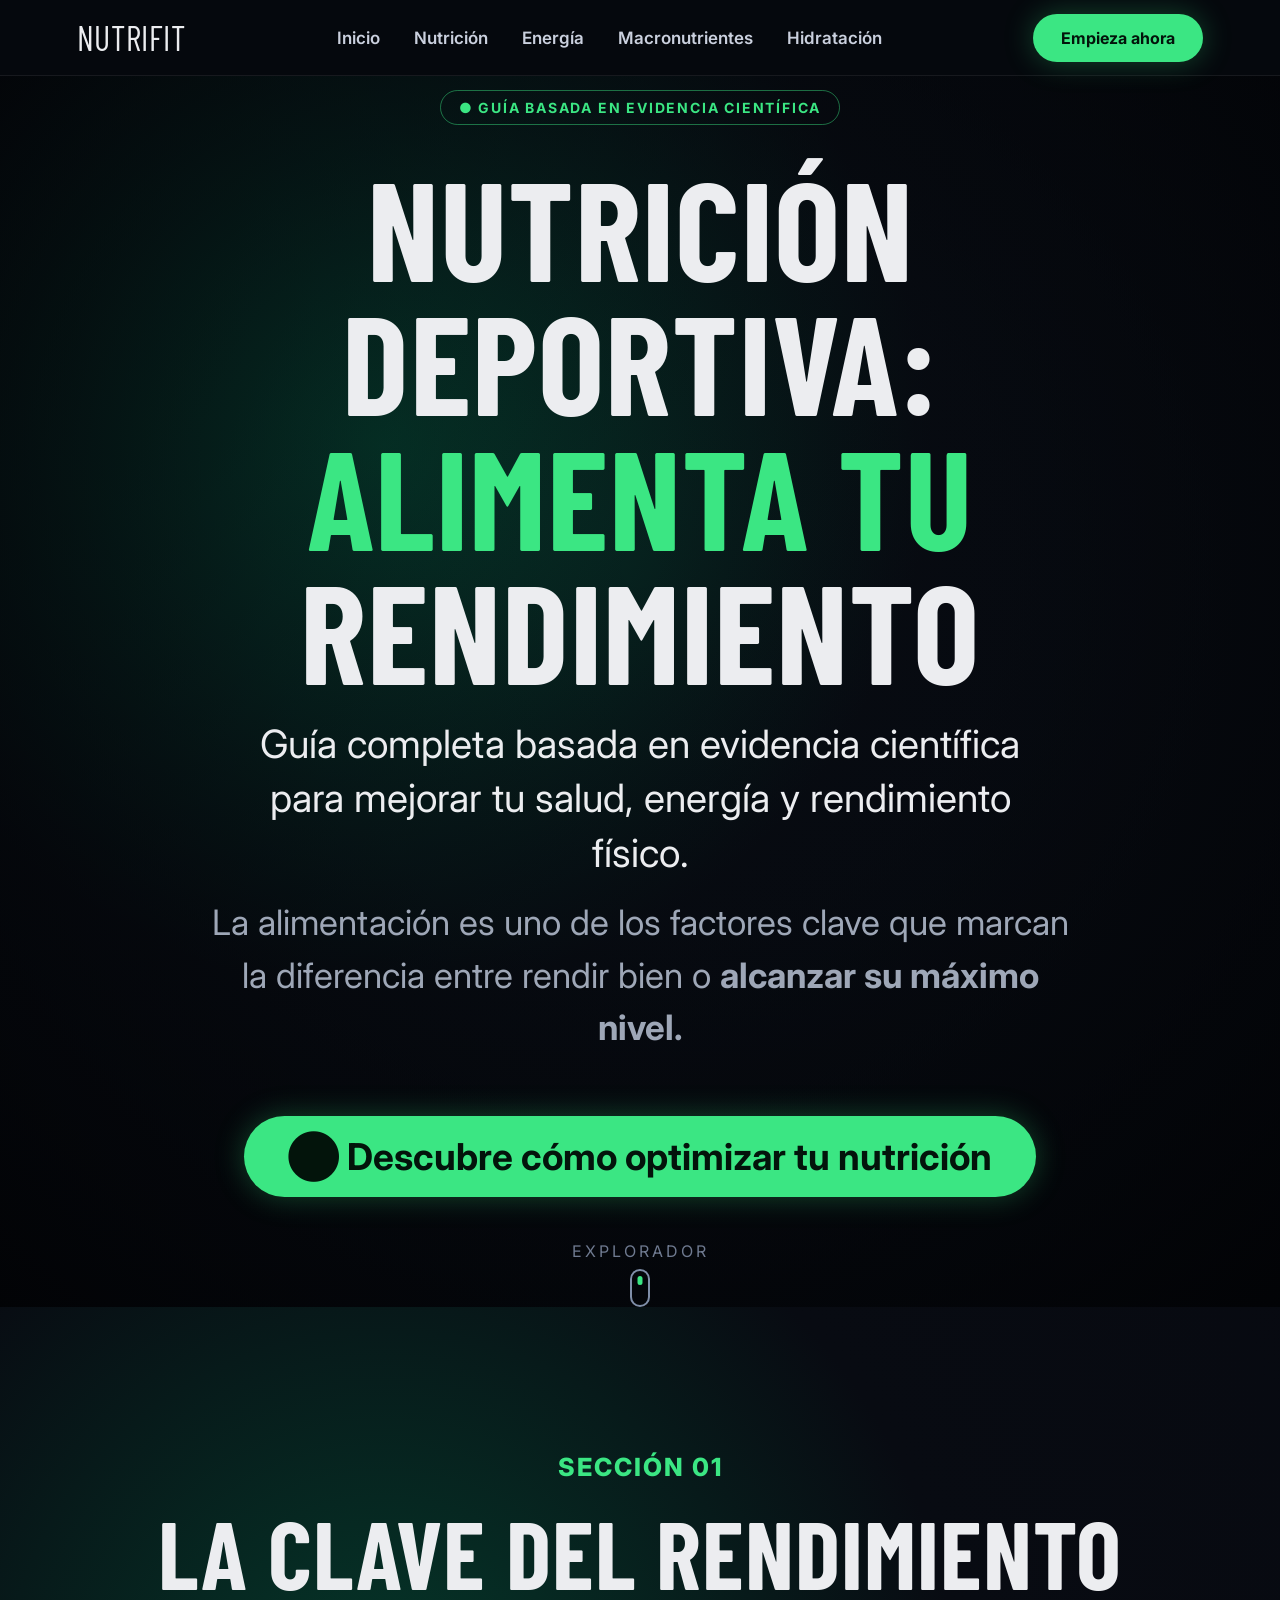
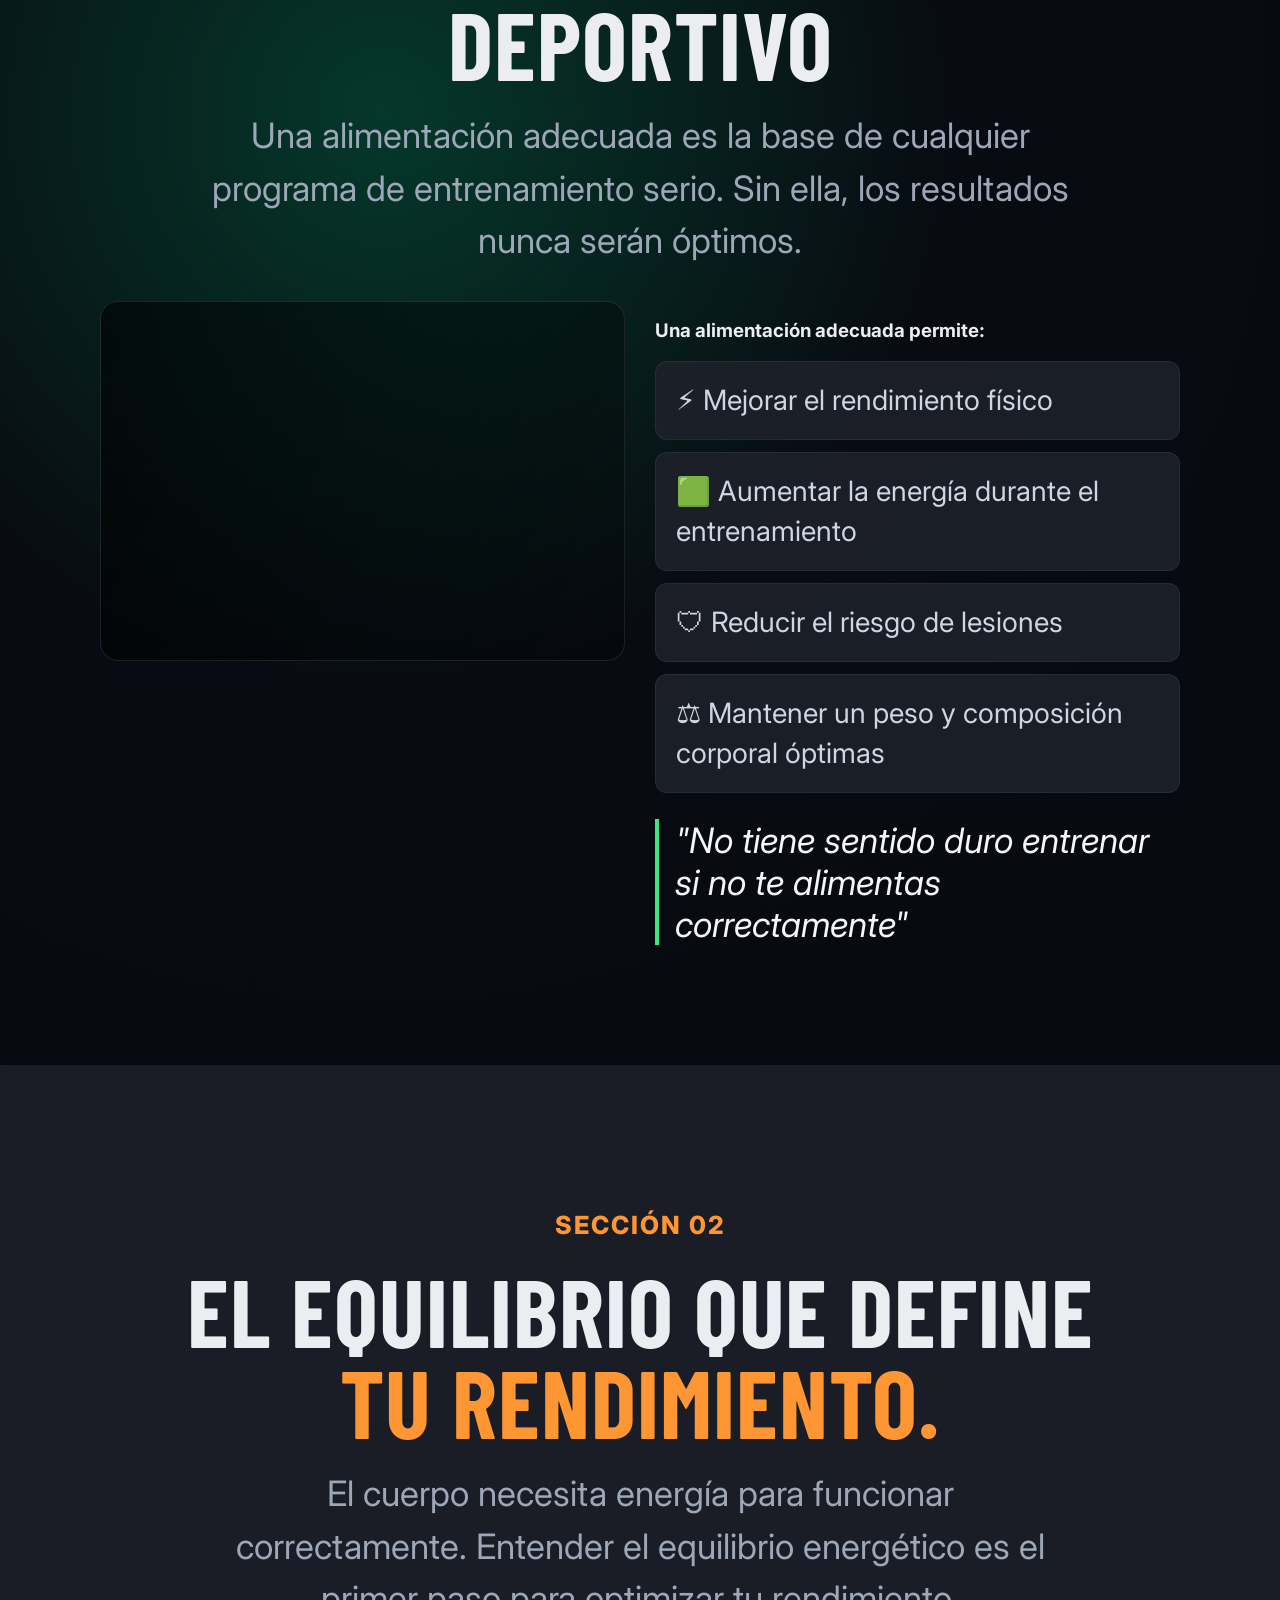
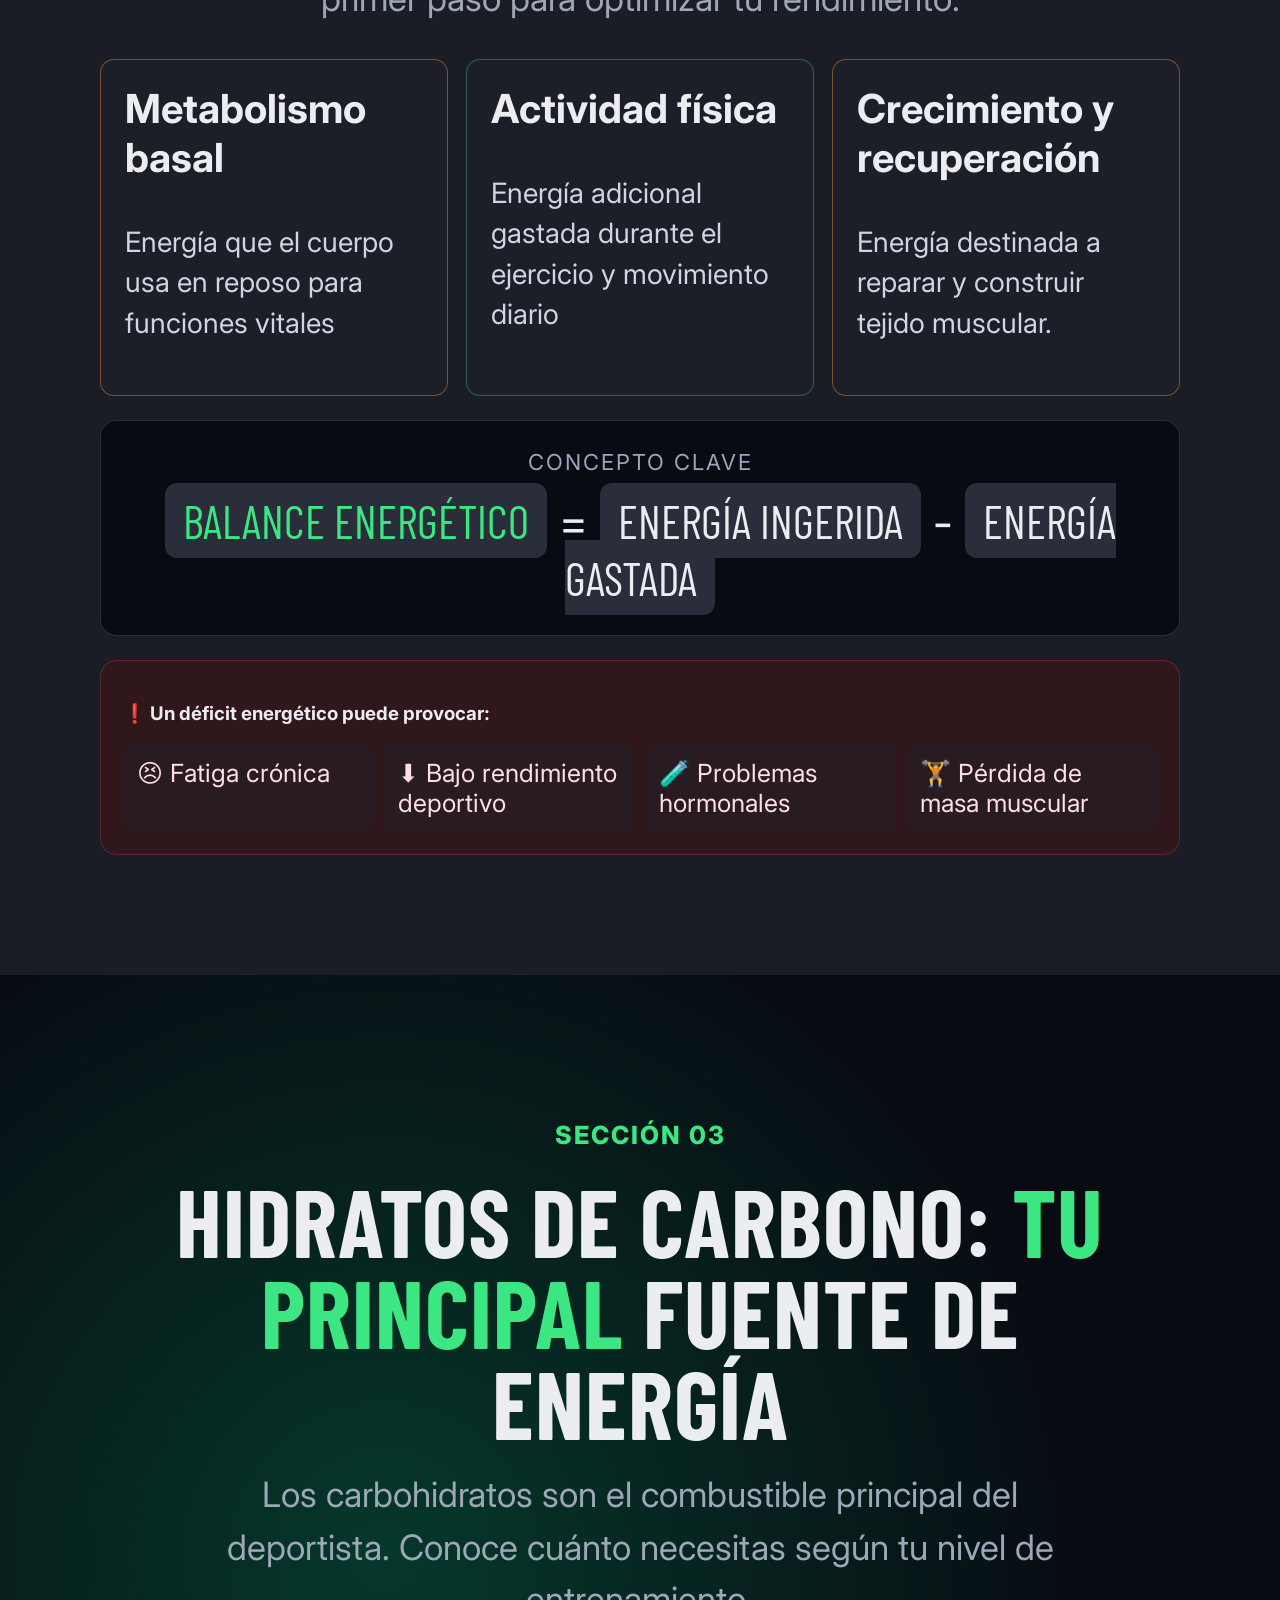
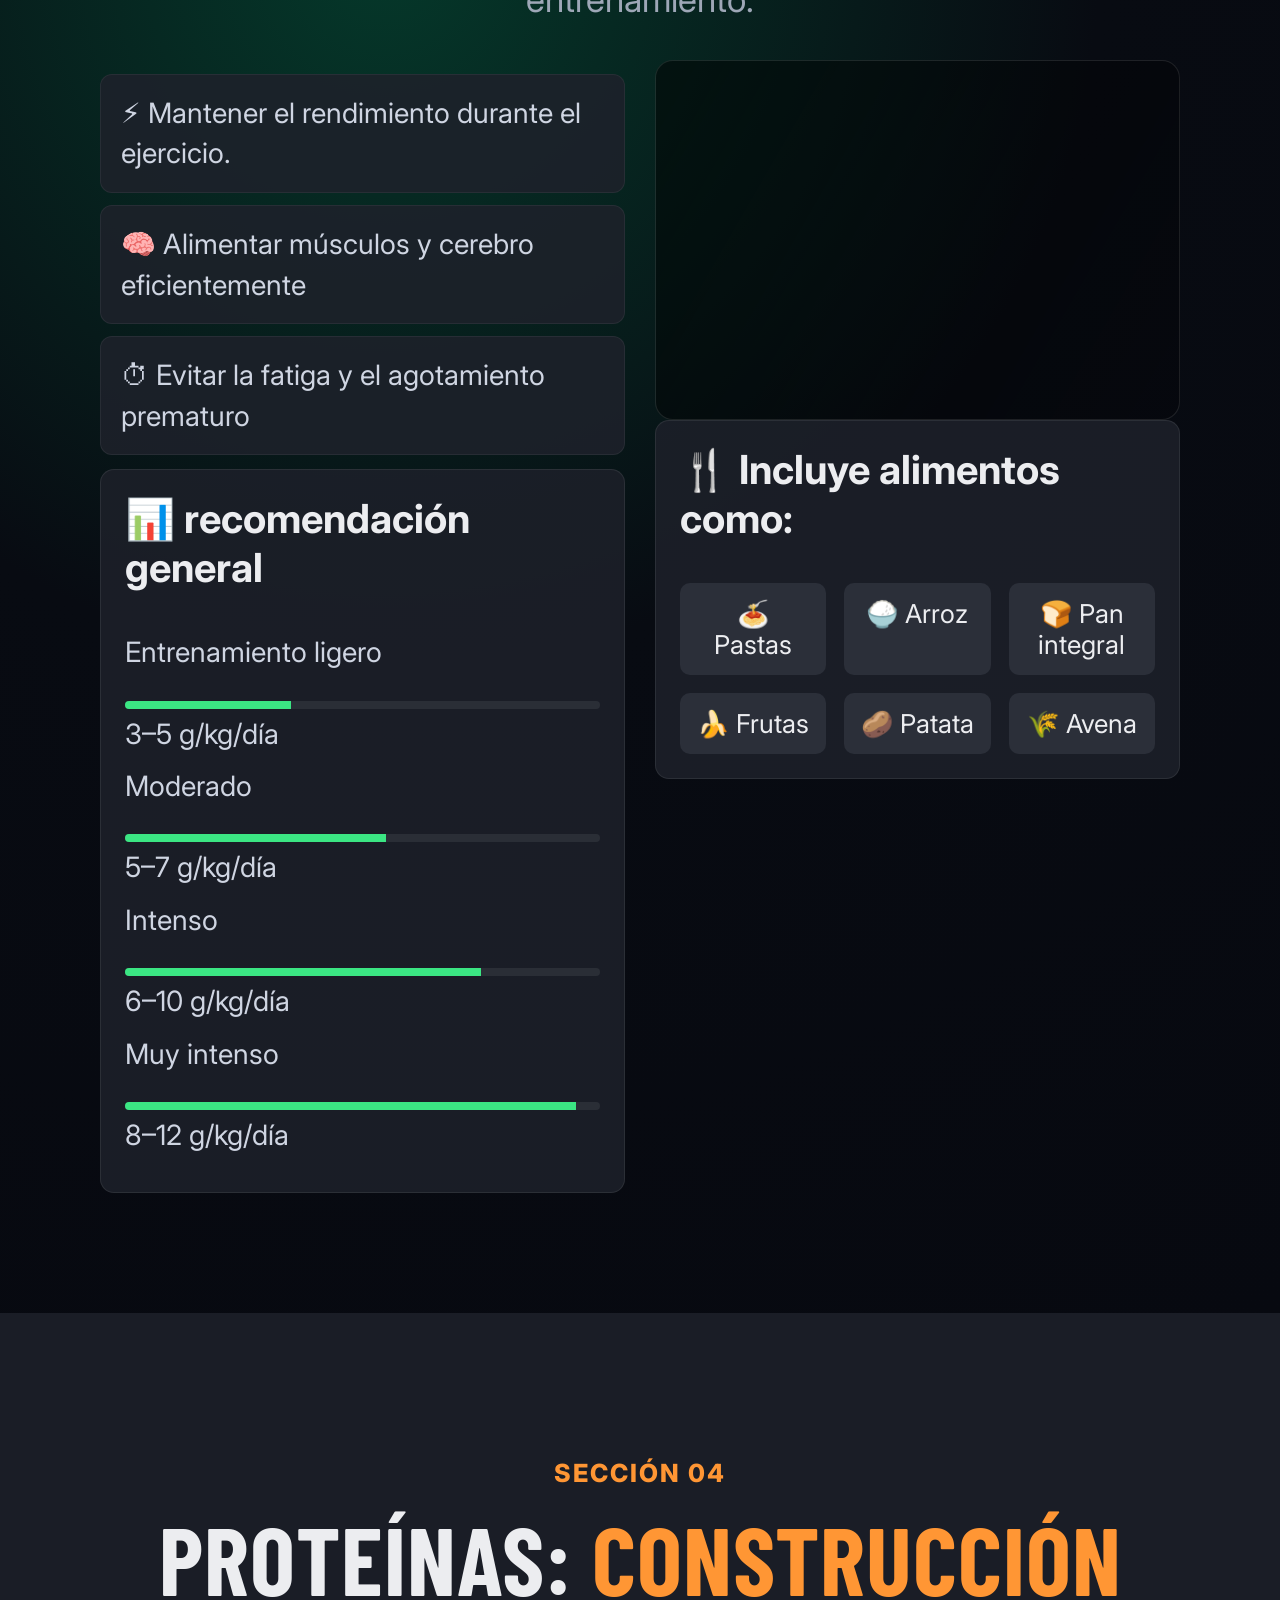
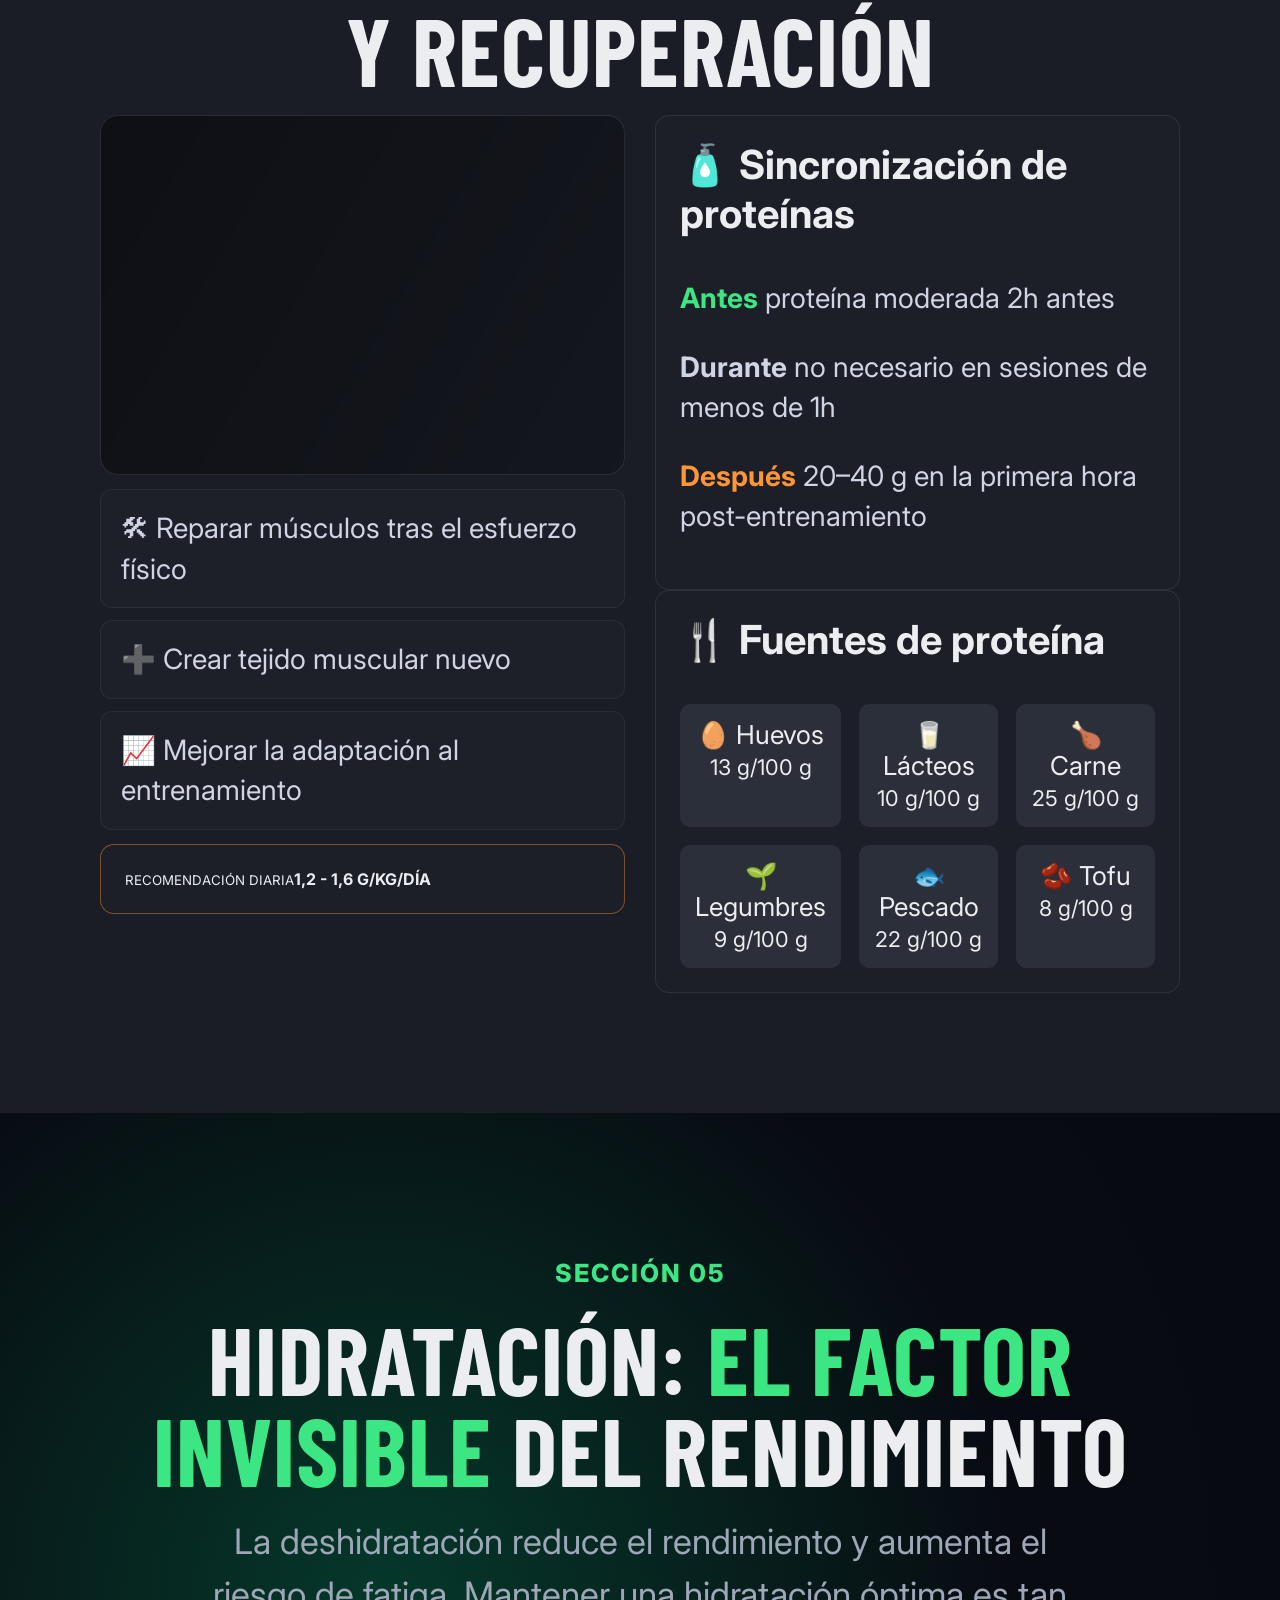
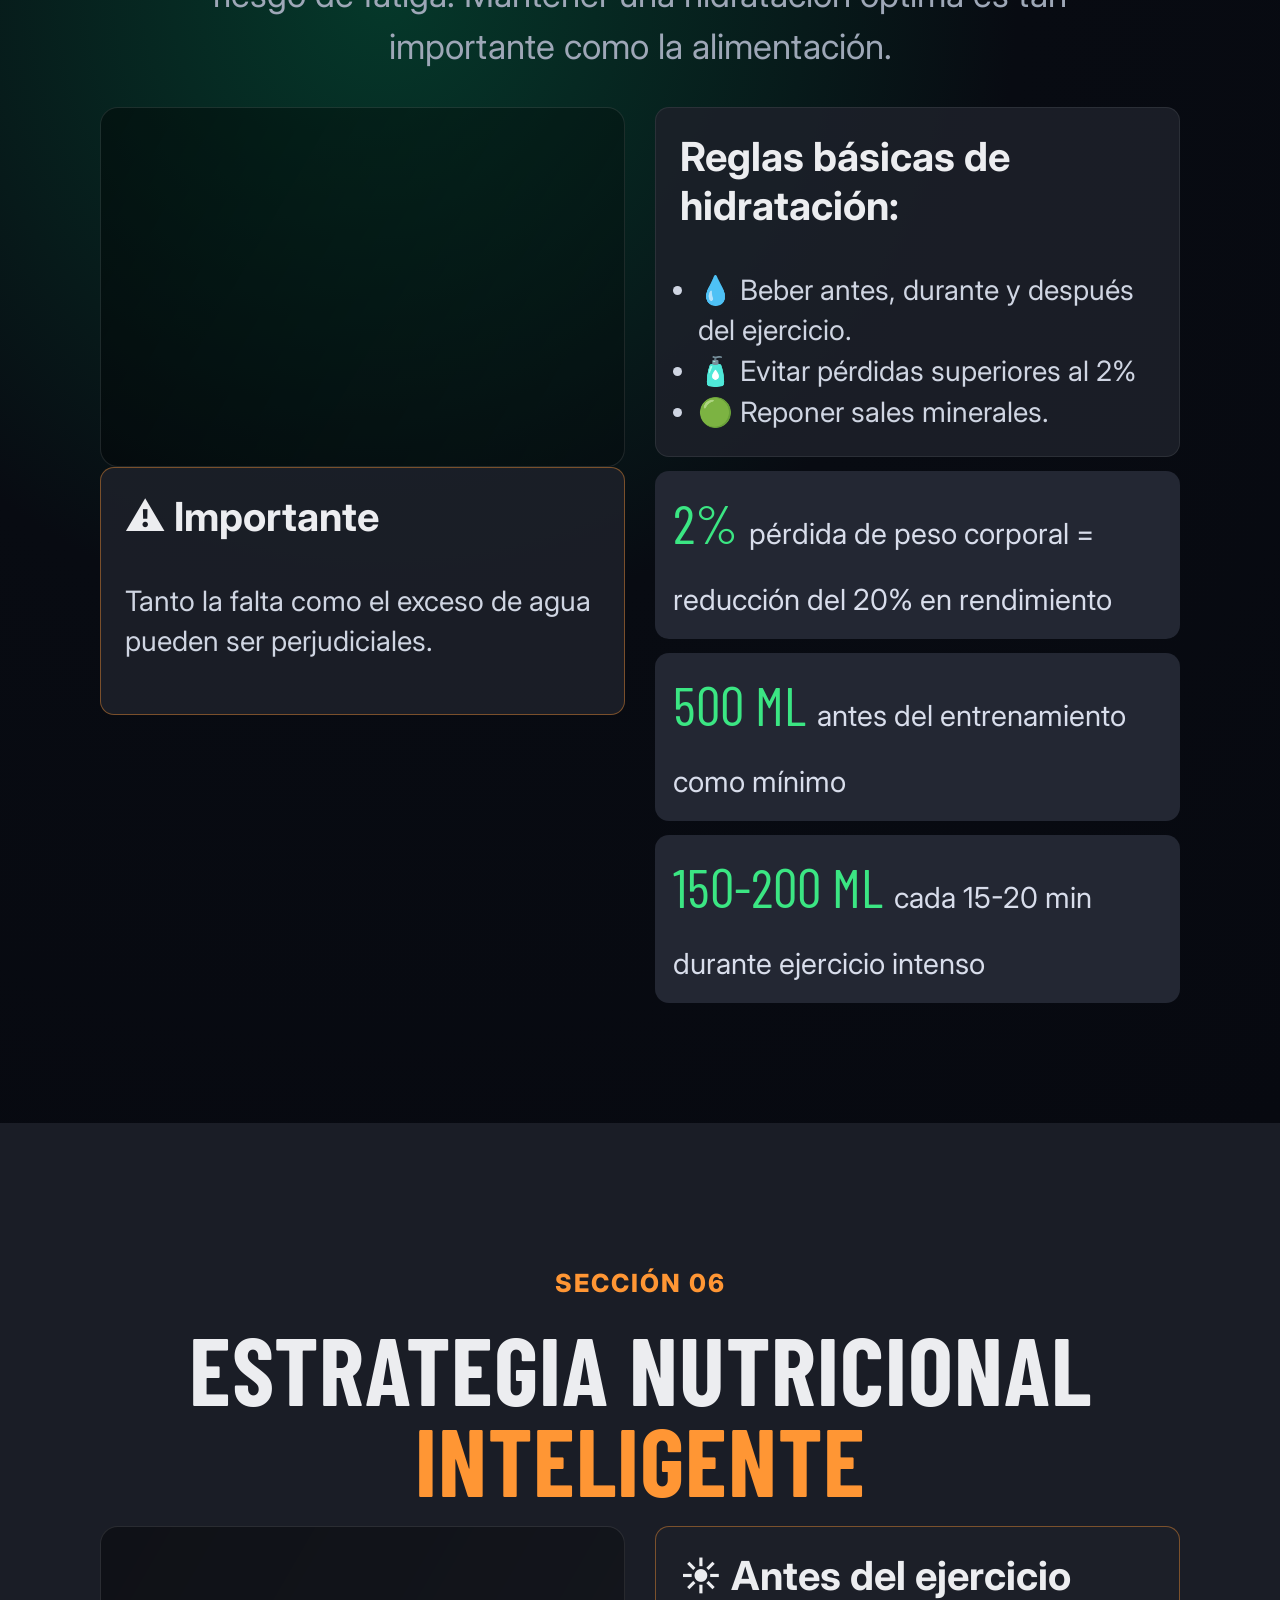
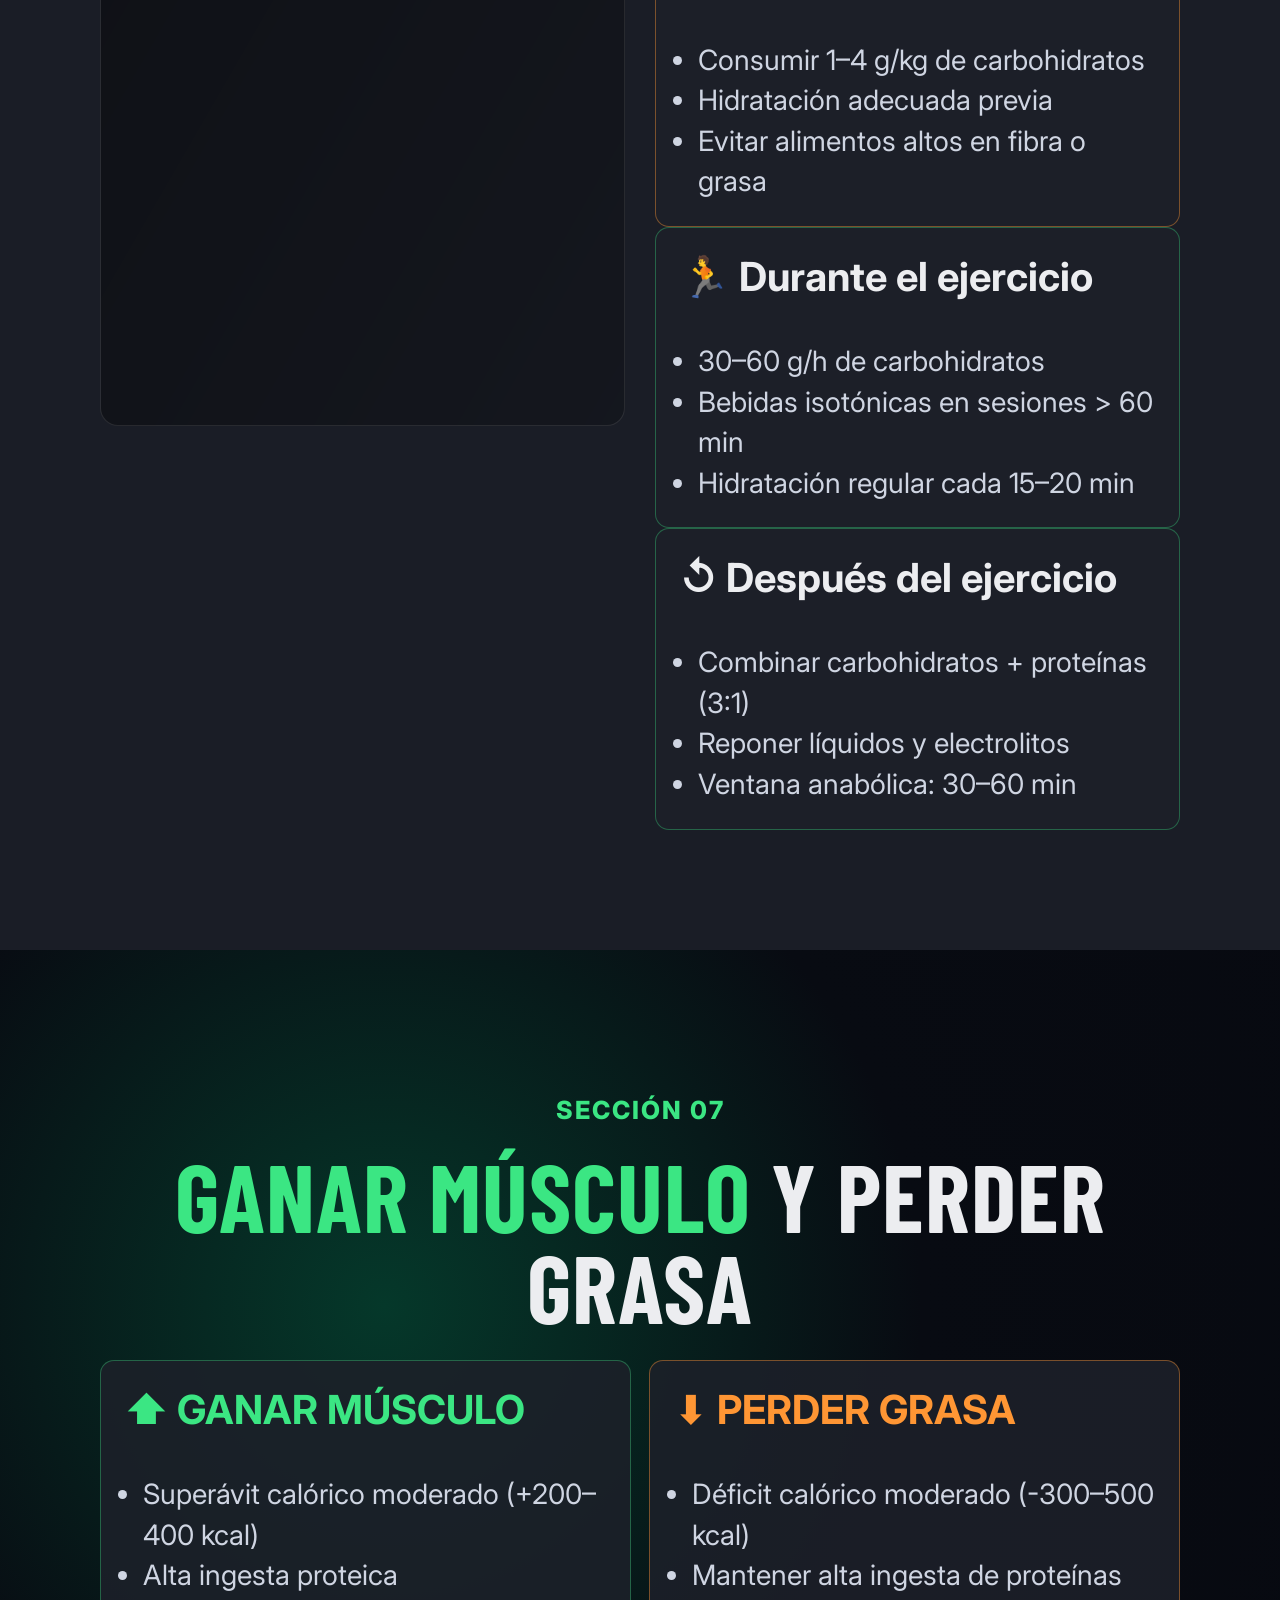
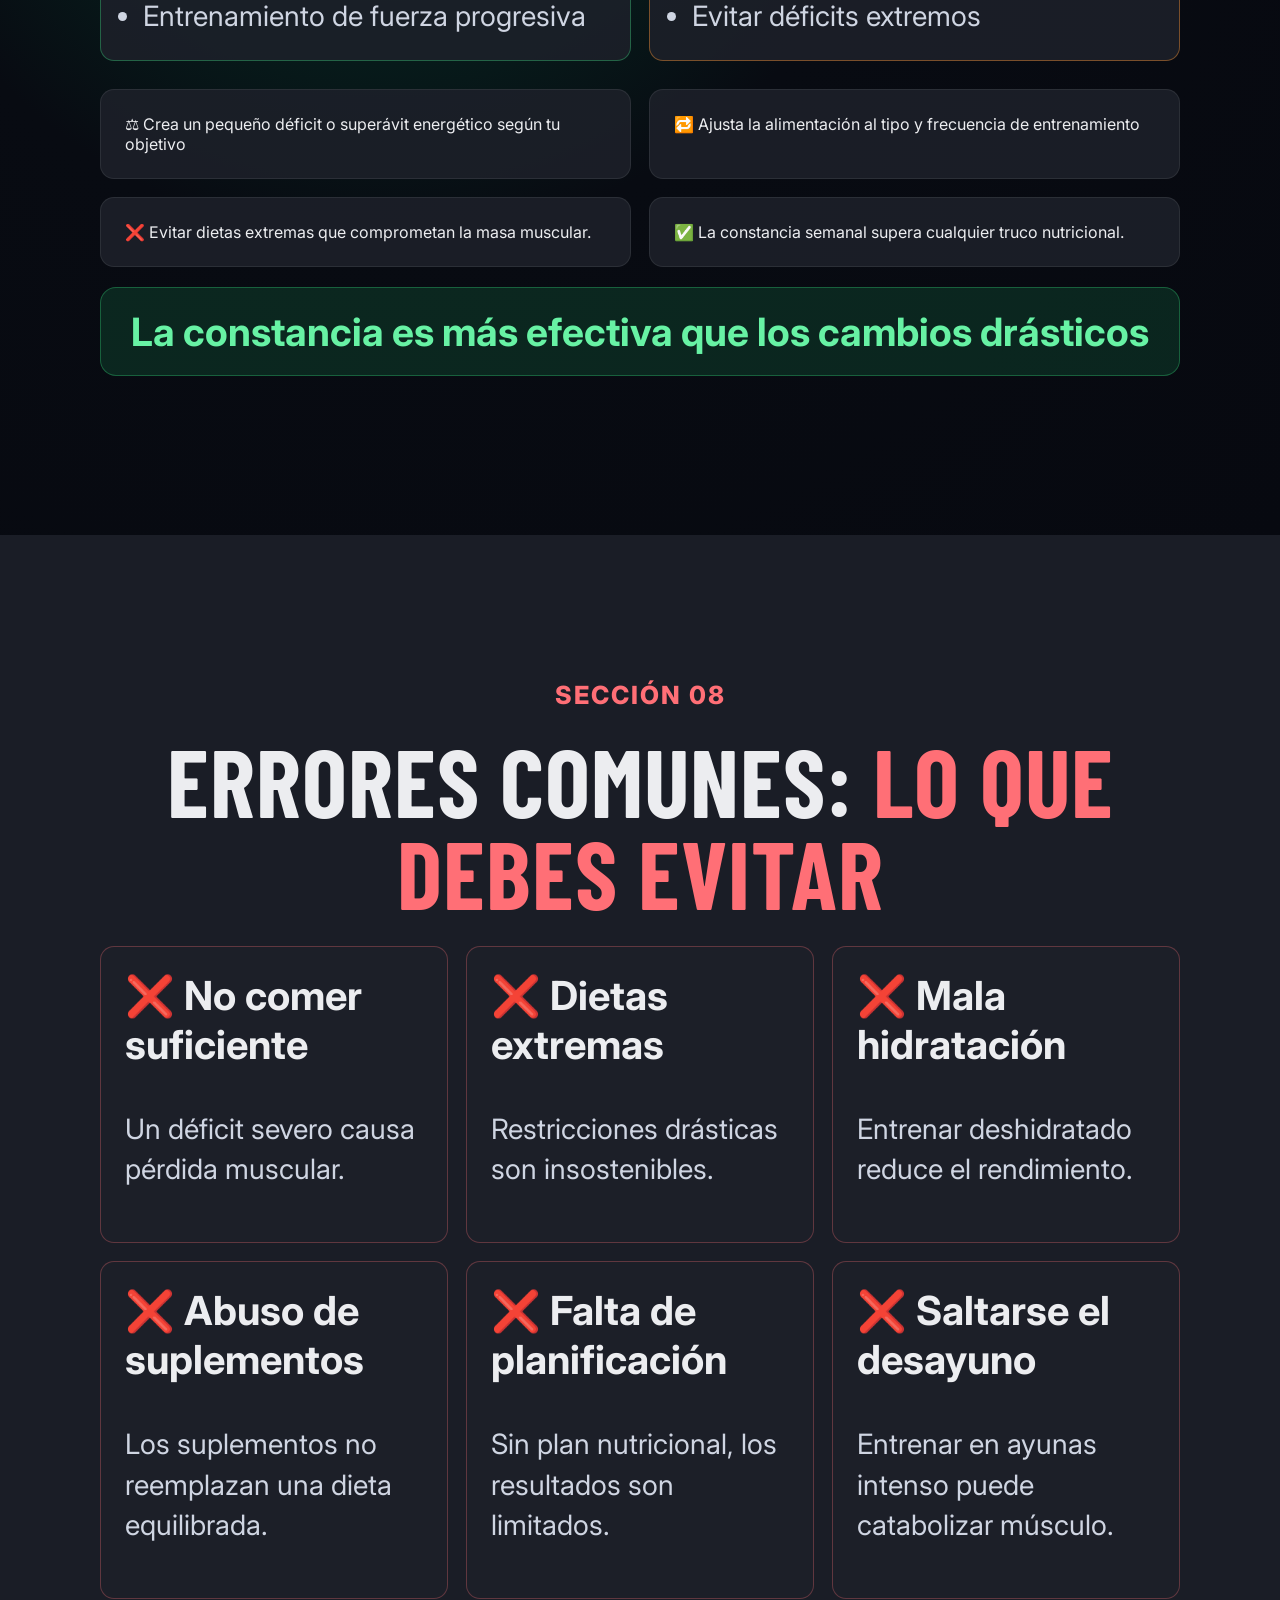
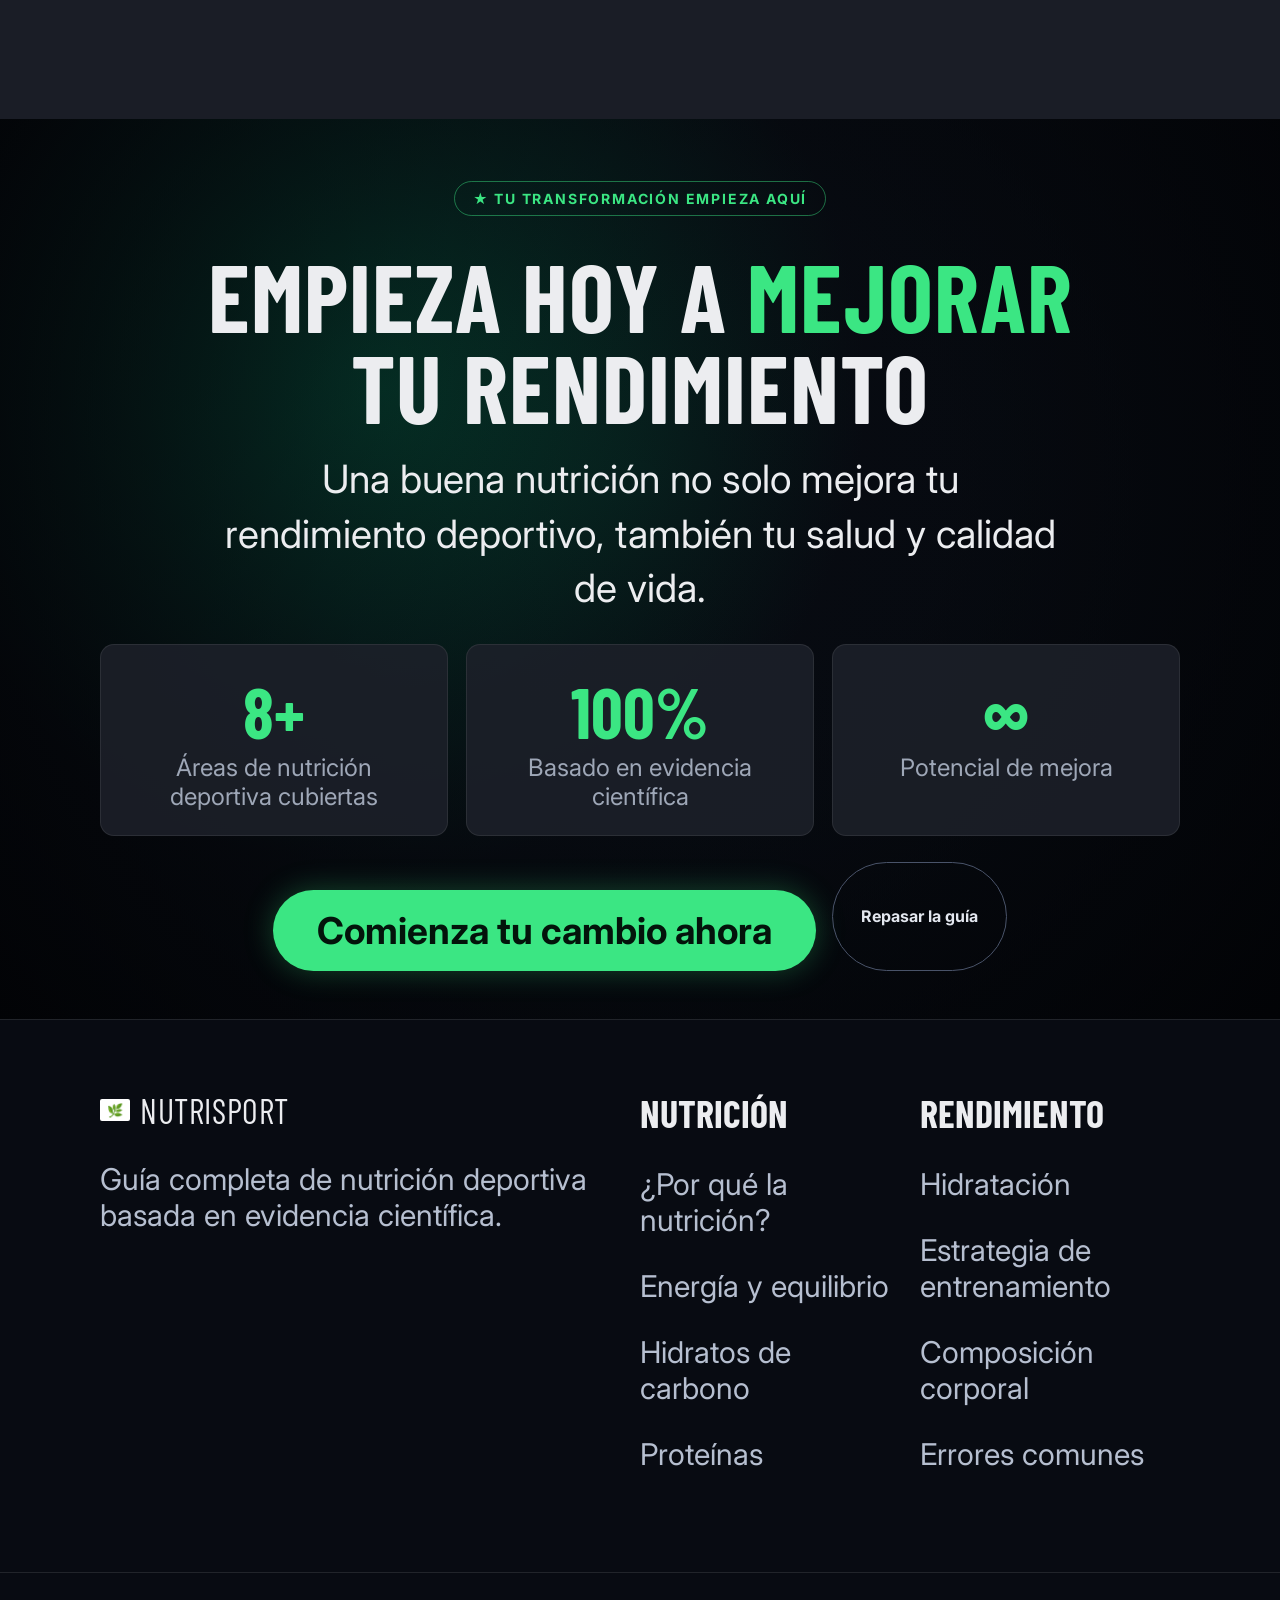
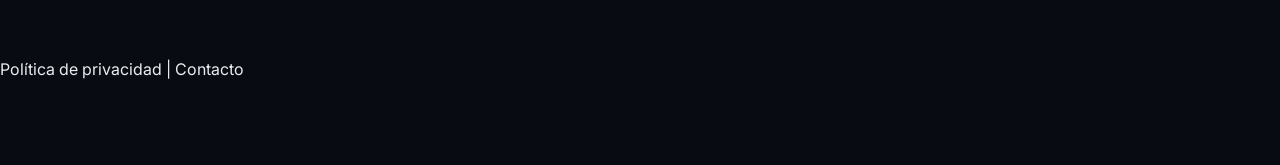
==== index.html @ f0eafbb8 "Update index.html" ====
<!doctype html>
<html lang="es">
  <head>
    <meta charset="UTF-8" />
    <meta name="viewport" content="width=device-width, initial-scale=1.0" />
    <title>NutriSport | Nutrición deportiva</title>
    <link rel="preconnect" href="https://fonts.googleapis.com" />
    <link rel="preconnect" href="https://fonts.gstatic.com" crossorigin />
    <link href="https://fonts.googleapis.com/css2?family=Barlow+Condensed:wght@600;700;800&family=Inter:wght@400;500;600;700;800&display=swap" rel="stylesheet" />
    <script async src="https://pagead2.googlesyndication.com/pagead/js/adsbygoogle.js?client=ca-pub-6166180528965626"
     crossorigin="anonymous"></script>
   <link rel="stylesheet" href="nutrifit.css" />
  </head>
  <body>
    <header class="topbar">
      <div class="brand">
        <span>NUTRIFIT</span>
      </div>
      <nav>
        <a href="#inicio">Inicio</a>
        <a href="#seccion01">Nutrición</a>
        <a href="#seccion02">Energía</a>
        <a href="#seccion03">Macronutrientes</a>
        <a href="#seccion05">Hidratación</a>
      </nav>
      <a class="btn btn-green" href="#cta">Empieza ahora</a>
    </header>

    <main>
      <section id="inicio" class="hero dark-bg">
        <div class="hero-overlay"></div>
        <div class="container center">
          <p class="pill green">● GUÍA BASADA EN EVIDENCIA CIENTÍFICA</p>
          <h1>
            NUTRICIÓN DEPORTIVA:<br />
            <span class="green">ALIMENTA TU</span><br />
            RENDIMIENTO
          </h1>
          <p class="lead">Guía completa basada en evidencia científica para mejorar tu salud, energía y rendimiento físico.</p>
          <p class="sublead">La alimentación es uno de los factores clave que marcan la diferencia entre rendir bien o <strong>alcanzar su máximo nivel.</strong></p>
          <a class="btn btn-green big" href="#seccion01">⬤ Descubre cómo optimizar tu nutrición</a>
          <div class="scroll-indicator">EXPLORADOR<div class="mouse"></div></div>
        </div>
      </section>

      <section id="seccion01" class="section dark-bg">
        <div class="container">
          <p class="section-tag green">SECCIÓN 01</p>
          <h2>LA CLAVE DEL RENDIMIENTO DEPORTIVO</h2>
          <p class="section-text">Una alimentación adecuada es la base de cualquier programa de entrenamiento serio. Sin ella, los resultados nunca serán óptimos.</p>
          <div class="grid two">
            <div class="photo-card photo-1"></div>
            <div>
              <h3>Una alimentación adecuada permite:</h3>
              <ul class="list-card">
                <li>⚡ Mejorar el rendimiento físico</li>
                <li>🟩 Aumentar la energía durante el entrenamiento</li>
                <li>🛡 Reducir el riesgo de lesiones</li>
                <li>⚖ Mantener un peso y composición corporal óptimas</li>
              </ul>
              <blockquote>"No tiene sentido duro entrenar si no te alimentas correctamente"</blockquote>
            </div>
          </div>
        </div>
      </section>

      <section id="seccion02" class="section gray-bg">
        <div class="container">
          <p class="section-tag orange">SECCIÓN 02</p>
          <h2>EL EQUILIBRIO QUE DEFINE <span class="orange">TU RENDIMIENTO.</span></h2>
          <p class="section-text">El cuerpo necesita energía para funcionar correctamente. Entender el equilibrio energético es el primer paso para optimizar tu rendimiento.</p>
          <div class="cards three">
            <article class="card orange-border"><h3>Metabolismo basal</h3><p>Energía que el cuerpo usa en reposo para funciones vitales</p></article>
            <article class="card green-border"><h3>Actividad física</h3><p>Energía adicional gastada durante el ejercicio y movimiento diario</p></article>
            <article class="card orange-border"><h3>Crecimiento y recuperación</h3><p>Energía destinada a reparar y construir tejido muscular.</p></article>
          </div>
          <div class="formula">
            <small>CONCEPTO CLAVE</small>
            <div><span class="chip green">BALANCE ENERGÉTICO</span> = <span class="chip">ENERGÍA INGERIDA</span> - <span class="chip">ENERGÍA GASTADA</span></div>
          </div>
          <div class="warning-box">
            <h3>❗ Un déficit energético puede provocar:</h3>
            <div class="chips">
              <span>😣 Fatiga crónica</span><span>⬇ Bajo rendimiento deportivo</span><span>🧪 Problemas hormonales</span><span>🏋️ Pérdida de masa muscular</span>
            </div>
          </div>
        </div>
      </section>

      <section id="seccion03" class="section dark-bg">
        <div class="container">
          <p class="section-tag green">SECCIÓN 03</p>
          <h2>HIDRATOS DE CARBONO: <span class="green">TU PRINCIPAL</span> FUENTE DE ENERGÍA</h2>
          <p class="section-text">Los carbohidratos son el combustible principal del deportista. Conoce cuánto necesitas según tu nivel de entrenamiento.</p>
          <div class="grid two">
            <div>
              <ul class="list-card">
                <li>⚡ Mantener el rendimiento durante el ejercicio.</li>
                <li>🧠 Alimentar músculos y cerebro eficientemente</li>
                <li>⏱ Evitar la fatiga y el agotamiento prematuro</li>
              </ul>
              <div class="card meters">
                <h3>📊 recomendación general</h3>
                <p>Entrenamiento ligero <progress value="35" max="100"></progress> 3–5 g/kg/día</p>
                <p>Moderado <progress value="55" max="100"></progress> 5–7 g/kg/día</p>
                <p>Intenso <progress value="75" max="100"></progress> 6–10 g/kg/día</p>
                <p>Muy intenso <progress value="95" max="100"></progress> 8–12 g/kg/día</p>
              </div>
            </div>
            <div>
              <div class="photo-card photo-2"></div>
              <div class="card food-grid">
                <h3>🍴 Incluye alimentos como:</h3>
                <div class="cards three mini"><span>🍝 Pastas</span><span>🍚 Arroz</span><span>🍞 Pan integral</span><span>🍌 Frutas</span><span>🥔 Patata</span><span>🌾 Avena</span></div>
              </div>
            </div>
          </div>
        </div>
      </section>

      <section id="seccion04" class="section gray-bg">
        <div class="container">
          <p class="section-tag orange">SECCIÓN 04</p>
          <h2>PROTEÍNAS: <span class="orange">CONSTRUCCIÓN</span> Y RECUPERACIÓN</h2>
          <div class="grid two">
            <div>
              <div class="photo-card photo-3"></div>
              <ul class="list-card">
                <li>🛠 Reparar músculos tras el esfuerzo físico</li>
                <li>➕ Crear tejido muscular nuevo</li>
                <li>📈 Mejorar la adaptación al entrenamiento</li>
              </ul>
              <div class="card orange-border center-card"><small>RECOMENDACIÓN DIARIA</small><strong>1,2 - 1,6 G/KG/DÍA</strong></div>
            </div>
            <div>
              <div class="card">
                <h3>🧴 Sincronización de proteínas</h3>
                <p><strong class="green">Antes</strong> proteína moderada 2h antes</p>
                <p><strong>Durante</strong> no necesario en sesiones de menos de 1h</p>
                <p><strong class="orange">Después</strong> 20–40 g en la primera hora post-entrenamiento</p>
              </div>
              <div class="card food-grid">
                <h3>🍴 Fuentes de proteína</h3>
                <div class="cards three mini"><span>🥚 Huevos<br /><small>13 g/100 g</small></span><span>🥛 Lácteos<br /><small>10 g/100 g</small></span><span>🍗 Carne<br /><small>25 g/100 g</small></span><span>🌱 Legumbres<br /><small>9 g/100 g</small></span><span>🐟 Pescado<br /><small>22 g/100 g</small></span><span>🫘 Tofu<br /><small>8 g/100 g</small></span></div>
              </div>
            </div>
          </div>
        </div>
      </section>

      <section id="seccion05" class="section dark-bg">
        <div class="container">
          <p class="section-tag green">SECCIÓN 05</p>
          <h2>HIDRATACIÓN: <span class="green">EL FACTOR INVISIBLE</span> DEL RENDIMIENTO</h2>
          <p class="section-text">La deshidratación reduce el rendimiento y aumenta el riesgo de fatiga. Mantener una hidratación óptima es tan importante como la alimentación.</p>
          <div class="grid two">
            <div>
              <div class="photo-card photo-4"></div>
              <div class="card orange-border"><h3>⚠ Importante</h3><p>Tanto la falta como el exceso de agua pueden ser perjudiciales.</p></div>
            </div>
            <div>
              <div class="card"><h3>Reglas básicas de hidratación:</h3><ul class="plain"><li>💧 Beber antes, durante y después del ejercicio.</li><li>🧴 Evitar pérdidas superiores al 2%</li><li>🟢 Reponer sales minerales.</li></ul></div>
              <div class="kpi">2% <span>pérdida de peso corporal = reducción del 20% en rendimiento</span></div>
              <div class="kpi">500 ML <span>antes del entrenamiento como mínimo</span></div>
              <div class="kpi">150-200 ML <span>cada 15-20 min durante ejercicio intenso</span></div>
            </div>
          </div>
        </div>
      </section>

      <section id="seccion06" class="section gray-bg">
        <div class="container">
          <p class="section-tag orange">SECCIÓN 06</p>
          <h2>ESTRATEGIA NUTRICIONAL <span class="orange">INTELIGENTE</span></h2>
          <div class="grid two">
            <div class="photo-card photo-5"></div>
            <div>
              <div class="card orange-border"><h3>☀ Antes del ejercicio</h3><ul class="plain"><li>Consumir 1–4 g/kg de carbohidratos</li><li>Hidratación adecuada previa</li><li>Evitar alimentos altos en fibra o grasa</li></ul></div>
              <div class="card green-border"><h3>🏃 Durante el ejercicio</h3><ul class="plain"><li>30–60 g/h de carbohidratos</li><li>Bebidas isotónicas en sesiones > 60 min</li><li>Hidratación regular cada 15–20 min</li></ul></div>
              <div class="card green-border"><h3>↺ Después del ejercicio</h3><ul class="plain"><li>Combinar carbohidratos + proteínas (3:1)</li><li>Reponer líquidos y electrolitos</li><li>Ventana anabólica: 30–60 min</li></ul></div>
            </div>
          </div>
        </div>
      </section>

      <section id="seccion07" class="section dark-bg">
        <div class="container">
          <p class="section-tag green">SECCIÓN 07</p>
          <h2><span class="green">GANAR MÚSCULO</span> Y PERDER GRASA</h2>
          <div class="cards two">
            <div class="card green-border"><h3 class="green">⬆ GANAR MÚSCULO</h3><ul class="plain"><li>Superávit calórico moderado (+200–400 kcal)</li><li>Alta ingesta proteica</li><li>Entrenamiento de fuerza progresiva</li></ul></div>
            <div class="card orange-border"><h3 class="orange">⬇ PERDER GRASA</h3><ul class="plain"><li>Déficit calórico moderado (-300–500 kcal)</li><li>Mantener alta ingesta de proteínas</li><li>Evitar déficits extremos</li></ul></div>
          </div>
          <div class="cards two">
            <div class="card">⚖ Crea un pequeño déficit o superávit energético según tu objetivo</div>
            <div class="card">🔁 Ajusta la alimentación al tipo y frecuencia de entrenamiento</div>
            <div class="card">❌ Evitar dietas extremas que comprometan la masa muscular.</div>
            <div class="card">✅ La constancia semanal supera cualquier truco nutricional.</div>
          </div>
          <p class="highlight">La constancia es más efectiva que los cambios drásticos</p>
        </div>
      </section>

      <section id="seccion08" class="section gray-bg">
        <div class="container">
          <p class="section-tag red">SECCIÓN 08</p>
          <h2>ERRORES COMUNES: <span class="red">LO QUE DEBES EVITAR</span></h2>
          <div class="cards three">
            <div class="card red-border"><h3>❌ No comer suficiente</h3><p>Un déficit severo causa pérdida muscular.</p></div>
            <div class="card red-border"><h3>❌ Dietas extremas</h3><p>Restricciones drásticas son insostenibles.</p></div>
            <div class="card red-border"><h3>❌ Mala hidratación</h3><p>Entrenar deshidratado reduce el rendimiento.</p></div>
            <div class="card red-border"><h3>❌ Abuso de suplementos</h3><p>Los suplementos no reemplazan una dieta equilibrada.</p></div>
            <div class="card red-border"><h3>❌ Falta de planificación</h3><p>Sin plan nutricional, los resultados son limitados.</p></div>
            <div class="card red-border"><h3>❌ Saltarse el desayuno</h3><p>Entrenar en ayunas intenso puede catabolizar músculo.</p></div>
          </div>
        </div>
      </section>

      <section id="cta" class="hero final dark-bg">
        <div class="hero-overlay"></div>
        <div class="container center">
          <p class="pill green">★ TU TRANSFORMACIÓN EMPIEZA AQUÍ</p>
          <h2>EMPIEZA HOY A <span class="green">MEJORAR</span><br />TU RENDIMIENTO</h2>
          <p class="lead">Una buena nutrición no solo mejora tu rendimiento deportivo, también tu salud y calidad de vida.</p>
          <div class="cards three stats"><div class="card"><strong>8+</strong><span>Áreas de nutrición deportiva cubiertas</span></div><div class="card"><strong>100%</strong><span>Basado en evidencia científica</span></div><div class="card"><strong>∞</strong><span>Potencial de mejora</span></div></div>
          <div class="cta-row"><a class="btn btn-green big" href="#inicio">Comienza tu cambio ahora</a><a class="btn btn-outline" href="#seccion01">Repasar la guía</a></div>
        </div>
      </section>
    </main>

    <footer>
      <div class="container footer-grid">
        <div>
          <div class="brand"><div class="logo-box">🌿</div><span>NUTRISPORT</span></div>
          <p>Guía completa de nutrición deportiva basada en evidencia científica.</p>
        </div>
        <div><h4>NUTRICIÓN</h4><p>¿Por qué la nutrición?</p><p>Energía y equilibrio</p><p>Hidratos de carbono</p><p>Proteínas</p></div>
        <div><h4>RENDIMIENTO</h4><p>Hidratación</p><p>Estrategia de entrenamiento</p><p>Composición corporal</p><p>Errores comunes</p></div>
      </div>
    </footer>
    <footer>
  <p>
    <a href="privacidad.html">Política de privacidad</a> |
    <a href="contacto.html">Contacto</a>
  </p>
</footer>
  </body>
</html>
---- nutrifit.css ----
:root {
  --bg: #080b12;
  --bg-soft: #171a23;
  --card: #1d2029;
  --text: #ecedf0;
  --muted: #9ea7b7;
  --green: #3be683;
  --green-deep: #1e9f58;
  --orange: #ff9634;
  --red: #ff6f76;
}
* { box-sizing: border-box; }
html, body { margin: 0; padding: 0; background: var(--bg); color: var(--text); font-family: Inter, system-ui, sans-serif; scroll-behavior: smooth; }
a { color: inherit; text-decoration: none; }
.container { width: min(1080px, 92vw); margin: 0 auto; }
.topbar { position: sticky; top: 0; z-index: 10; height: 76px; background: rgba(6,9,14,.92); backdrop-filter: blur(7px); border-bottom: 1px solid rgba(255,255,255,.07); display: flex; align-items: center; justify-content: space-between; padding: 0 6vw; }
.brand { display: flex; align-items: center; gap: 10px; font-family: "Barlow Condensed", sans-serif; font-size: 34px; letter-spacing: .6px; }
.logo-box { width: 30px; height: 22px; font-size: 13px; display: grid; place-items: center; background: #fff; border-radius: 2px; }
nav { display: flex; gap: 34px; color: #cad0de; font-weight: 600; }
nav a { font-size: 17px; }
.btn { display: inline-flex; align-items: center; justify-content: center; border-radius: 999px; padding: 14px 28px; font-weight: 700; }
.btn-green { background: var(--green); color: #03140b; box-shadow: 0 0 30px rgba(59,230,131,.28); }
.btn-outline { border: 1px solid #495369; color: #e3e7ef; }
.hero { min-height: 100vh; position: relative; display: grid; place-items: center; text-align: center; overflow: hidden; }
.dark-bg { background: radial-gradient(circle at 30% 30%, #05382a 0%, #080b12 44%, #070910 100%); }
.gray-bg { background: #1a1d26; }
.hero-overlay { position: absolute; inset: 0; background: radial-gradient(circle at 50% 40%, transparent 0, rgba(4,9,13,.3) 38%, rgba(1,2,4,.85) 100%); }
.center { position: relative; z-index: 2; }
.pill { display: inline-block; border: 1px solid rgba(59,230,131,.45); border-radius: 999px; padding: 8px 18px; letter-spacing: 1.8px; font-weight: 700; font-size: 14px; }
.green { color: var(--green); }
.orange { color: var(--orange); }
.red { color: var(--red); }
h1, h2 { font-family: "Barlow Condensed", sans-serif; text-transform: uppercase; letter-spacing: 1px; line-height: .96; margin: 20px auto; max-width: 980px; }
h1 { font-size: clamp(72px, 11vw, 140px); }
h2 { font-size: clamp(58px, 8vw, 95px); text-align: center; }
.lead { font-size: 39px; line-height: 1.4; max-width: 840px; margin: 16px auto; }
.sublead, .section-text { color: var(--muted); font-size: 35px; line-height: 1.5; max-width: 860px; margin: 10px auto 34px; text-align: center; }
.big { font-size: 37px; padding: 18px 44px; margin-top: 28px; }
.scroll-indicator { margin-top: 44px; color: #6f7a90; letter-spacing: 3px; font-size: 16px; }
.mouse { margin: 8px auto 0; width: 20px; height: 38px; border: 2px solid #7f8ea8; border-radius: 16px; position: relative; }
.mouse::after { content: ""; width: 5px; height: 9px; border-radius: 99px; background: var(--green); position: absolute; left: 50%; top: 5px; transform: translateX(-50%); }
.section { padding: 120px 0; }
.section-tag { text-align: center; font-size: 25px; letter-spacing: 2px; font-weight: 800; }
.grid { display: grid; gap: 30px; }
.grid.two { grid-template-columns: 1fr 1fr; }
.cards { display: grid; gap: 18px; margin-top: 28px; }
.cards.three { grid-template-columns: repeat(3,1fr); }
.cards.two { grid-template-columns: repeat(2,1fr); }
.card { background: rgba(29,32,41,.88); border: 1px solid rgba(255,255,255,.08); border-radius: 14px; padding: 24px; }
.card h3 { margin-top: 0; font-size: 40px; }
.card p, li { font-size: 28px; color: #cfd5e2; line-height: 1.45; }
.orange-border { border-color: rgba(255,150,52,.42); }
.green-border { border-color: rgba(59,230,131,.35); }
.red-border { border-color: rgba(255,111,118,.3); }
.list-card { list-style: none; margin: 14px 0; padding: 0; display: grid; gap: 12px; }
.list-card li { background: rgba(30,33,43,.88); border-radius: 12px; padding: 18px 20px; border: 1px solid rgba(255,255,255,.06); }
blockquote { margin: 26px 0 0; border-left: 4px solid var(--green); padding-left: 16px; color: #f5f6f9; font-style: italic; font-size: 35px; }
.formula { margin-top: 24px; background: #090b12; border: 1px solid rgba(255,255,255,.15); border-radius: 16px; padding: 28px; text-align: center; font-size: 46px; }
.formula small { display: block; color: #9ba6bc; font-size: 22px; margin-bottom: 18px; letter-spacing: 2px; }
.chip { background: #2a2e3a; padding: 10px 18px; border-radius: 12px; font-family: "Barlow Condensed"; }
.warning-box { background: #30171c; border: 1px solid #5f272f; border-radius: 16px; padding: 22px; margin-top: 24px; }
.chips { display: grid; grid-template-columns: repeat(4,1fr); gap: 10px; }
.chips span { background: #281b22; border-radius: 10px; padding: 14px; color: #ffdfe2; font-size: 25px; }
.photo-card { height: 360px; border-radius: 18px; background-size: cover; background-position: center; border: 1px solid rgba(255,255,255,.1); }
.photo-1 { background-image: linear-gradient(120deg, rgba(0,0,0,.6), rgba(0,0,0,.2)), url('https://images.unsplash.com/photo-1490645935967-10de6ba17061?auto=format&fit=crop&w=1200&q=80'); }
.photo-2 { background-image: linear-gradient(120deg, rgba(0,0,0,.5), rgba(0,0,0,.2)), url('https://images.unsplash.com/photo-1556761223-4c4282c73f77?auto=format&fit=crop&w=1200&q=80'); }
.photo-3 { background-image: linear-gradient(120deg, rgba(0,0,0,.45), rgba(0,0,0,.2)), url('https://images.unsplash.com/photo-1574484284002-952d92456975?auto=format&fit=crop&w=1200&q=80'); }
.photo-4 { background-image: linear-gradient(120deg, rgba(0,0,0,.4), rgba(0,0,0,.2)), url('https://images.unsplash.com/photo-1513558161293-cdaf765ed2fd?auto=format&fit=crop&w=1200&q=80'); }
.photo-5 { background-image: linear-gradient(120deg, rgba(0,0,0,.4), rgba(0,0,0,.2)), url('https://images.unsplash.com/photo-1515003197210-e0cd71810b5f?auto=format&fit=crop&w=1200&q=80'); min-height: 500px; }
.meters p { margin: 12px 0; }
progress { width: 100%; height: 8px; border-radius: 8px; overflow: hidden; }
progress::-webkit-progress-bar { background: #2a2e36; }
progress::-webkit-progress-value { background: var(--green); }
.food-grid .mini span { background: #2b2f39; border-radius: 10px; padding: 15px; text-align: center; font-size: 26px; }
.plain { margin: 0; padding-left: 18px; }
.kpi { margin-top: 14px; background: #232733; border-radius: 14px; padding: 18px; font-size: 55px; font-family: "Barlow Condensed"; color: var(--green); }
.kpi span { font-family: Inter; font-size: 29px; color: #d8ddeb; }
.highlight { text-align: center; background: rgba(34,175,102,.17); border: 1px solid rgba(59,230,131,.3); color: #67f2a4; padding: 20px; border-radius: 16px; margin-top: 20px; font-size: 39px; font-weight: 700; }
.stats strong { display: block; font-size: 70px; color: var(--green); font-family: "Barlow Condensed"; }
.stats span { font-size: 24px; color: var(--muted); }
.cta-row { display: flex; gap: 16px; justify-content: center; margin-top: 26px; }
footer { border-top: 1px solid rgba(255,255,255,.1); padding: 70px 0; }
.footer-grid { display: grid; grid-template-columns: 2fr 1fr 1fr; gap: 20px; }
.footer-grid p { color: #b6bfd0; font-size: 30px; }
.footer-grid h4 { font-family: "Barlow Condensed"; font-size: 38px; margin: 0 0 10px; }
@media (max-width: 1024px) {
  nav { display: none; }
  .grid.two, .cards.two, .cards.three, .chips { grid-template-columns: 1fr; }
  .lead, .sublead, .section-text, li, .card p, .footer-grid p, .kpi span, .food-grid .mini span { font-size: 19px; }
  .big { font-size: 24px; }
  .brand { font-size: 26px; }
  h1 { font-size: clamp(54px, 12vw, 86px); }
  h2 { font-size: clamp(40px, 9vw, 70px); }
  .kpi { font-size: 38px; }
  .footer-grid { grid-template-columns: 1fr; }
}
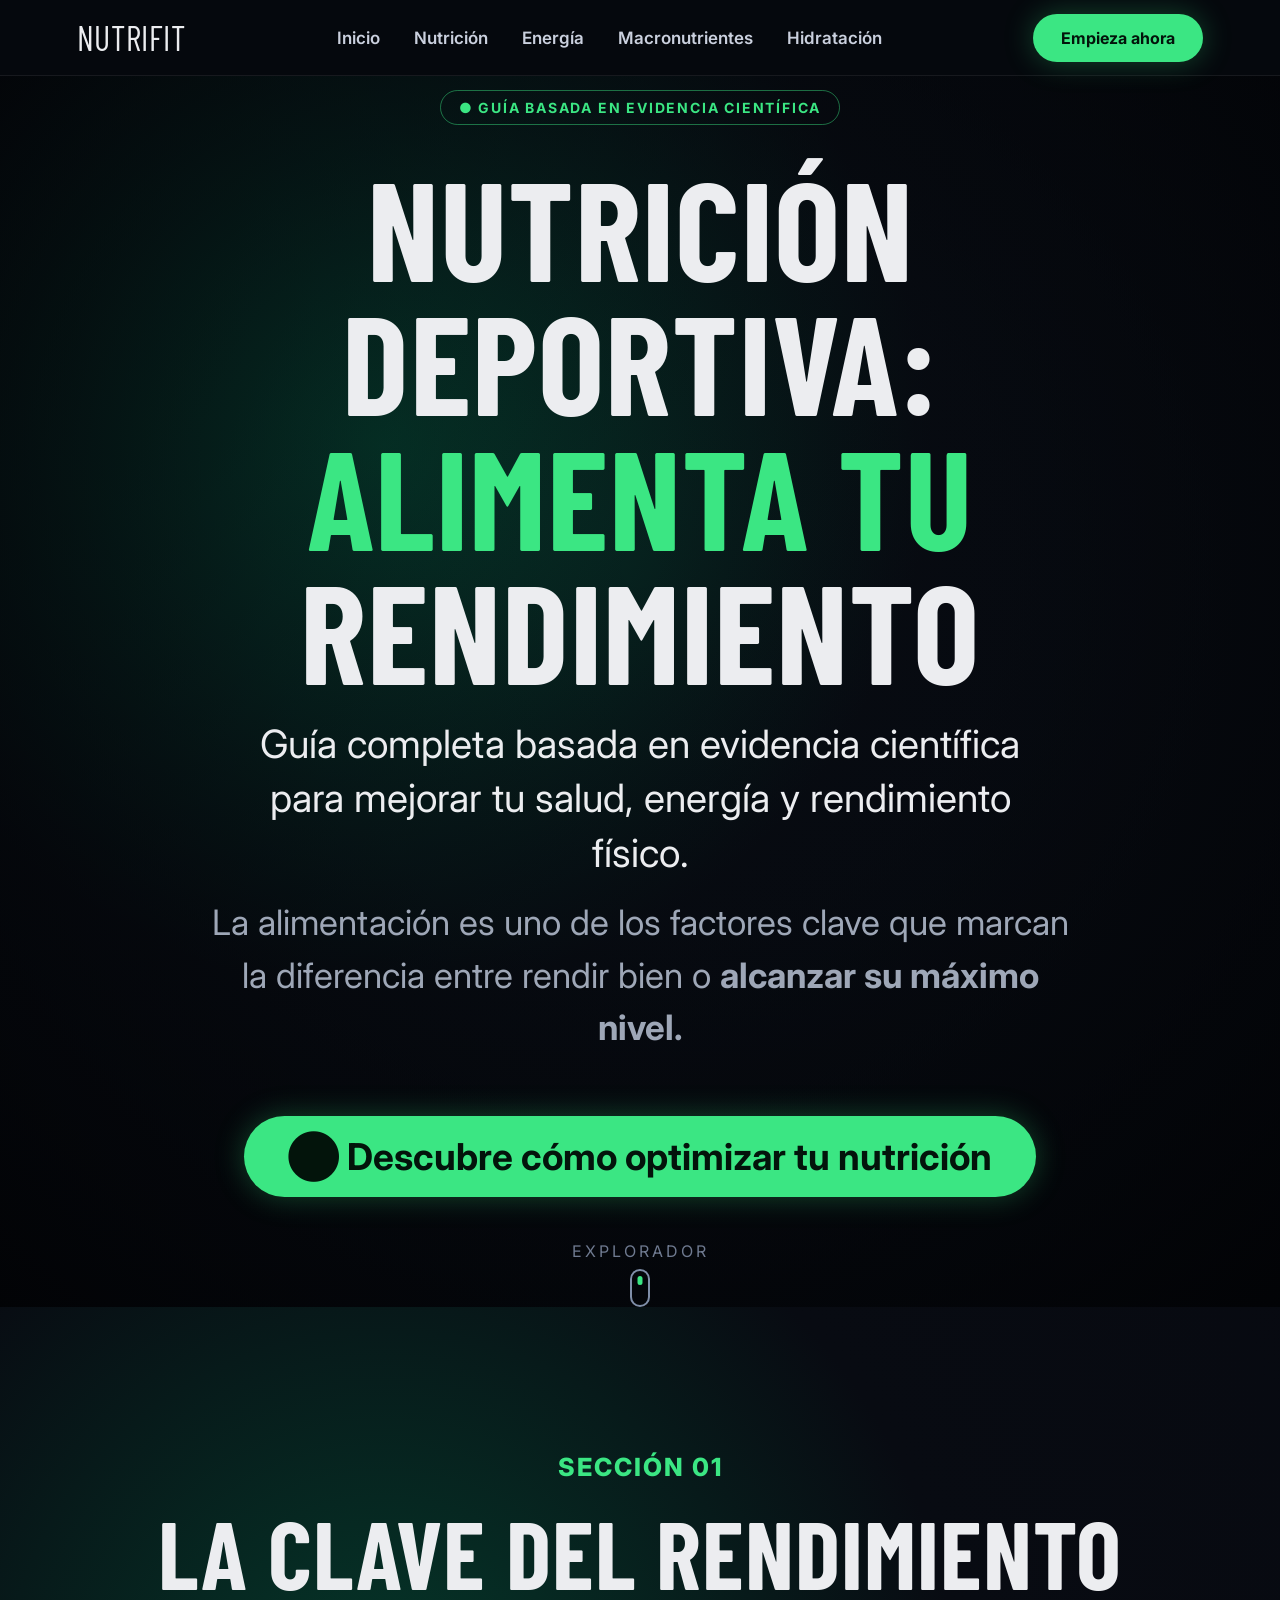
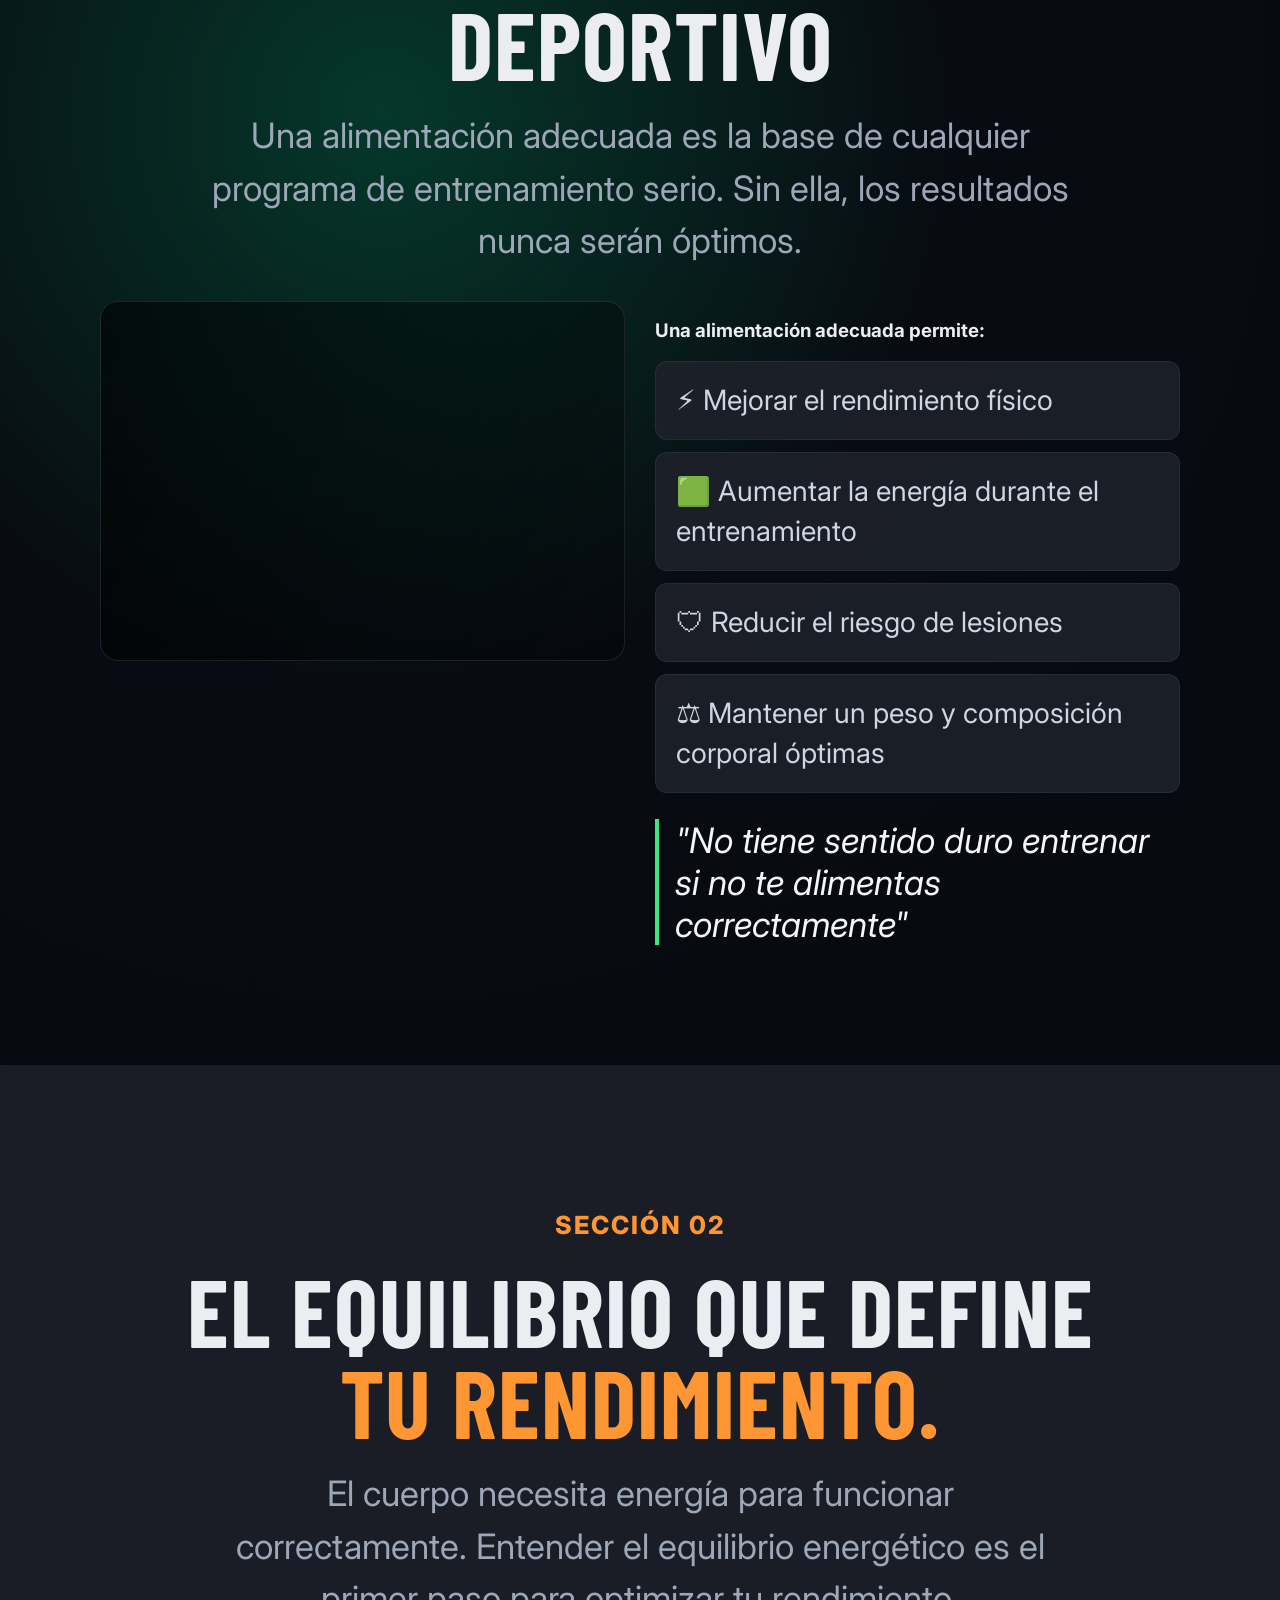
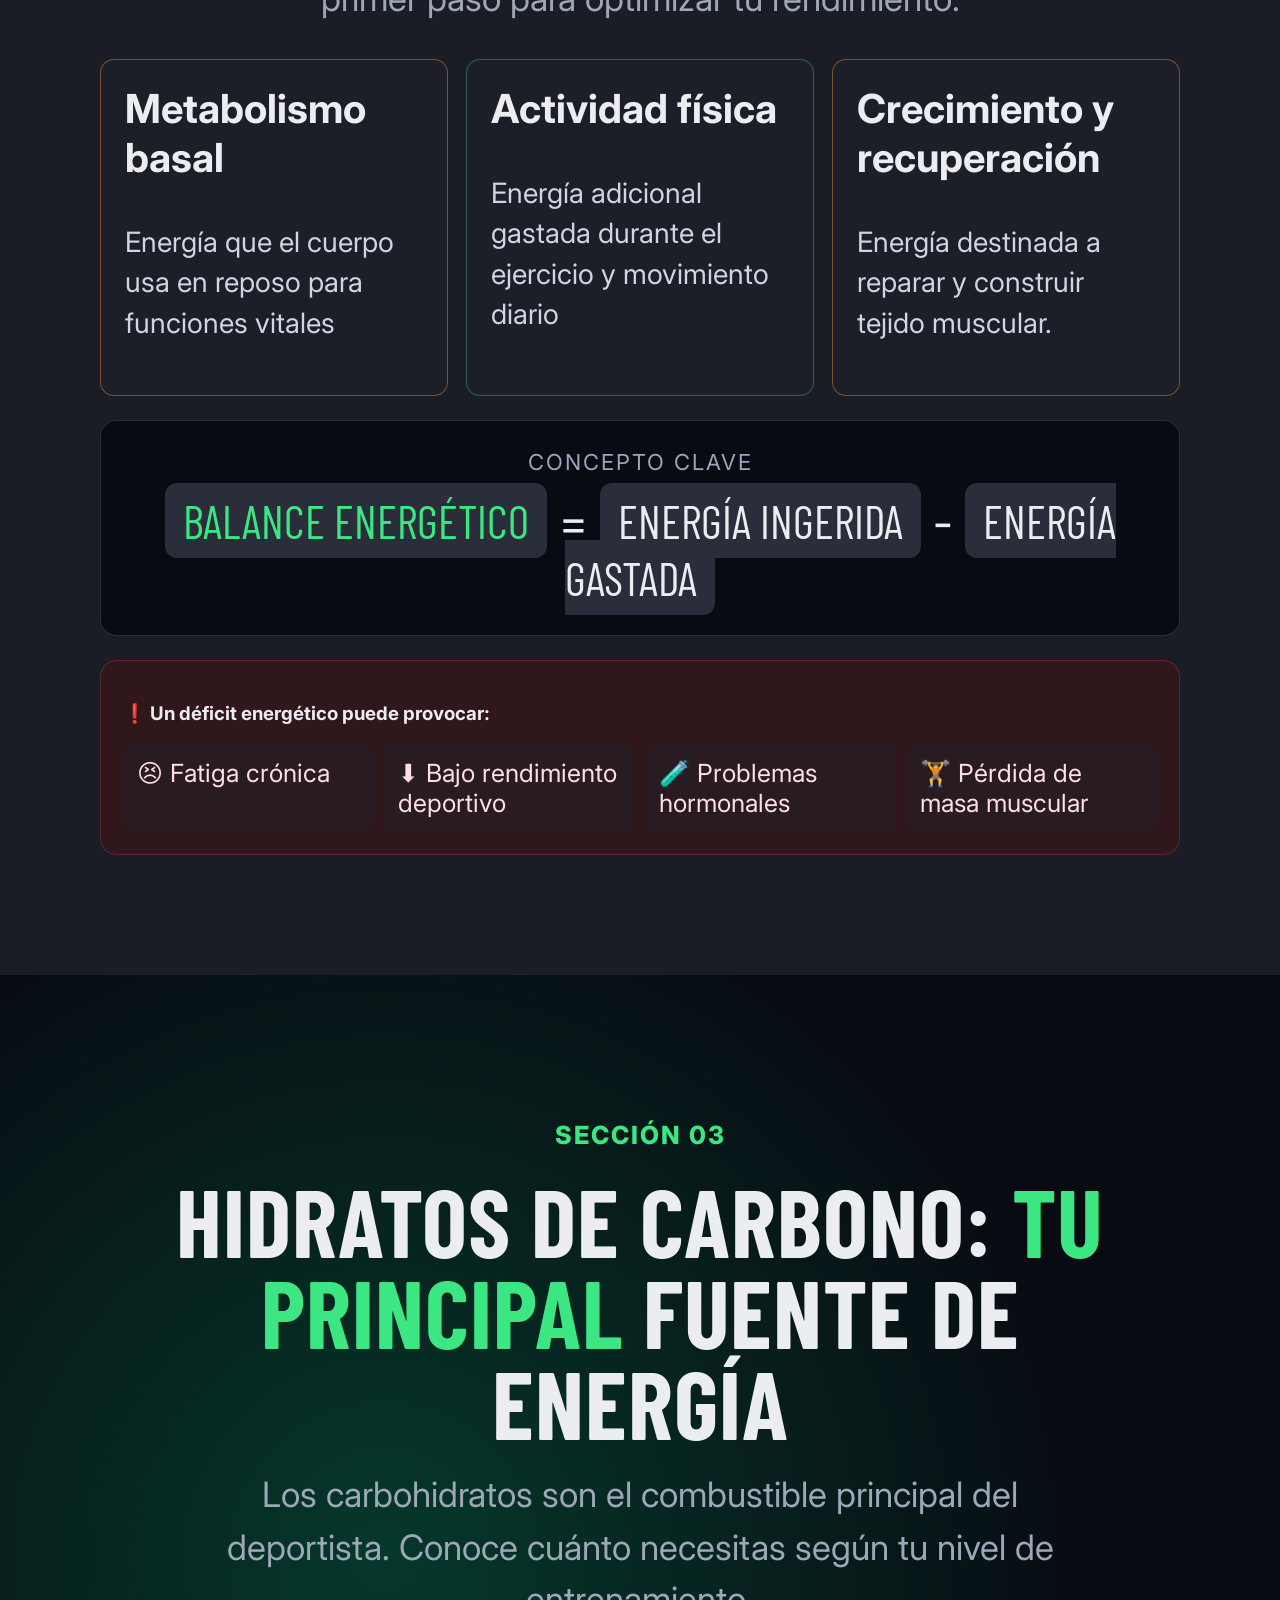
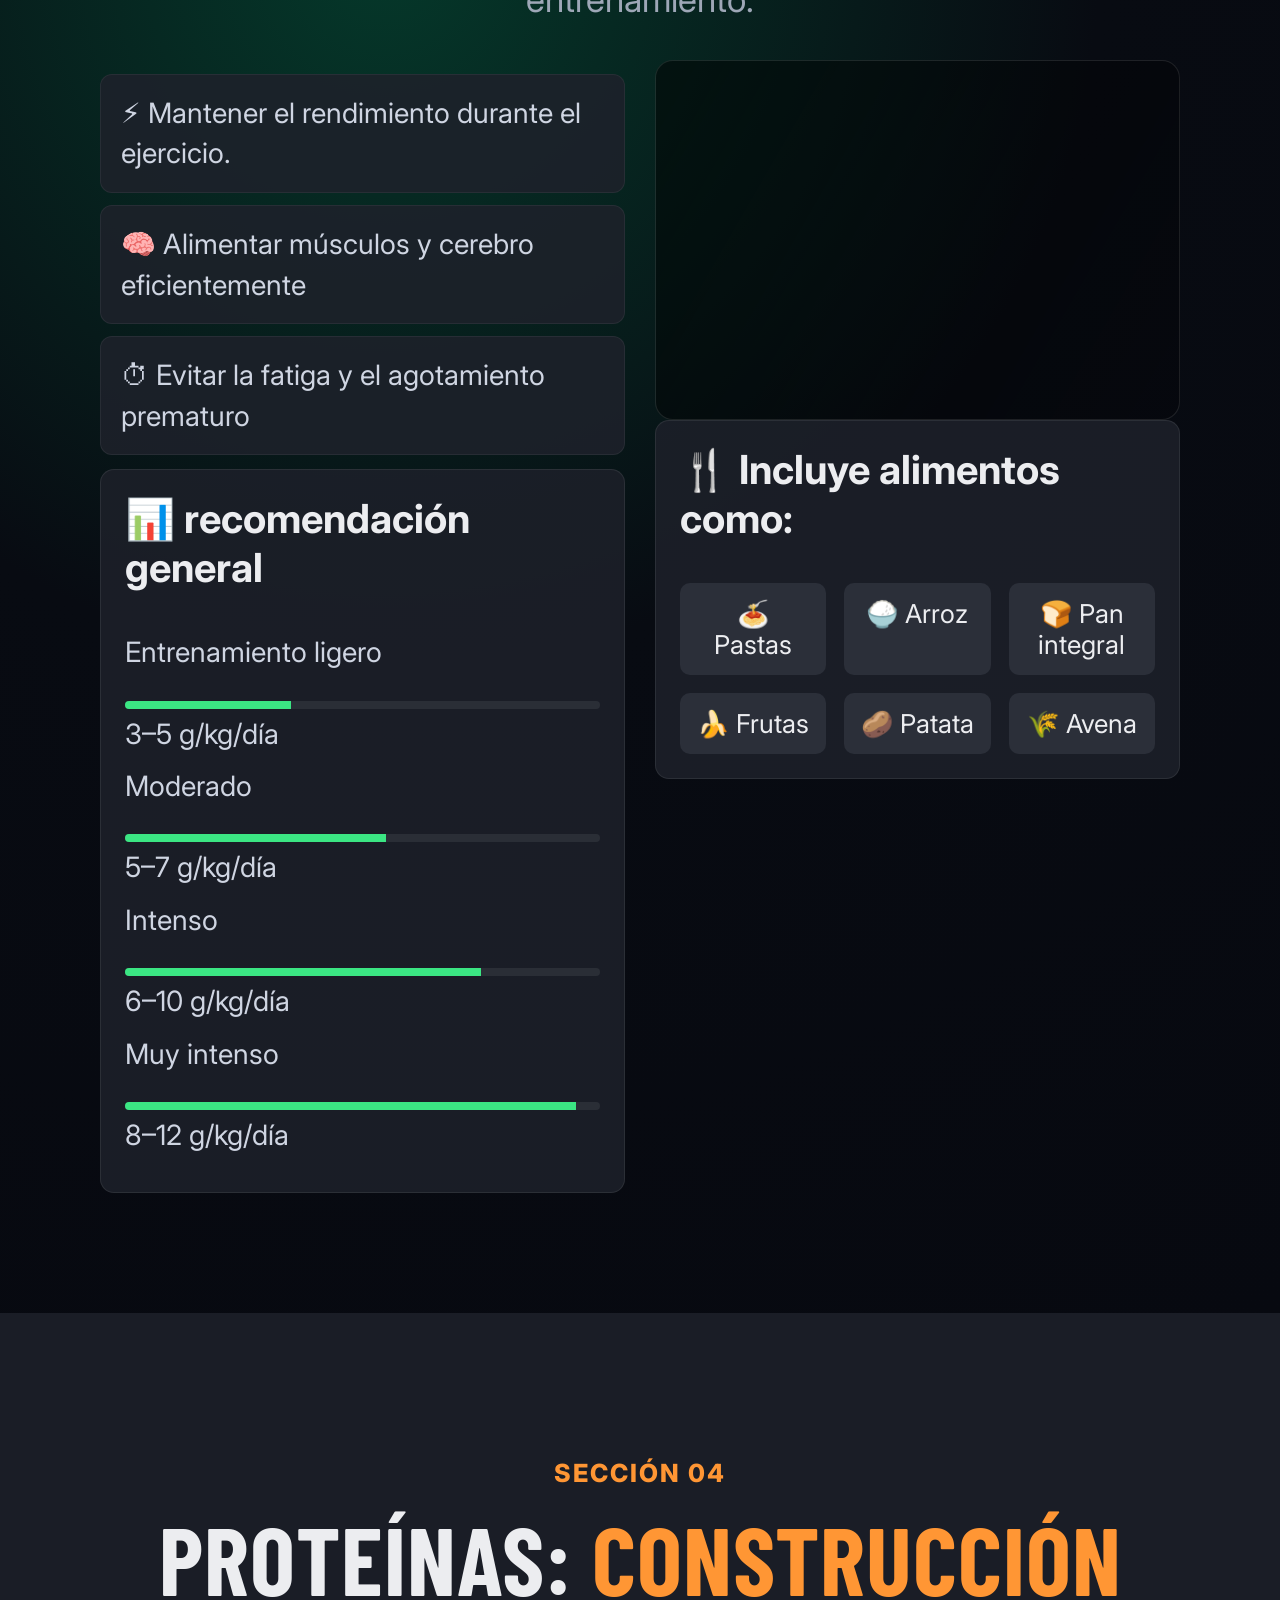
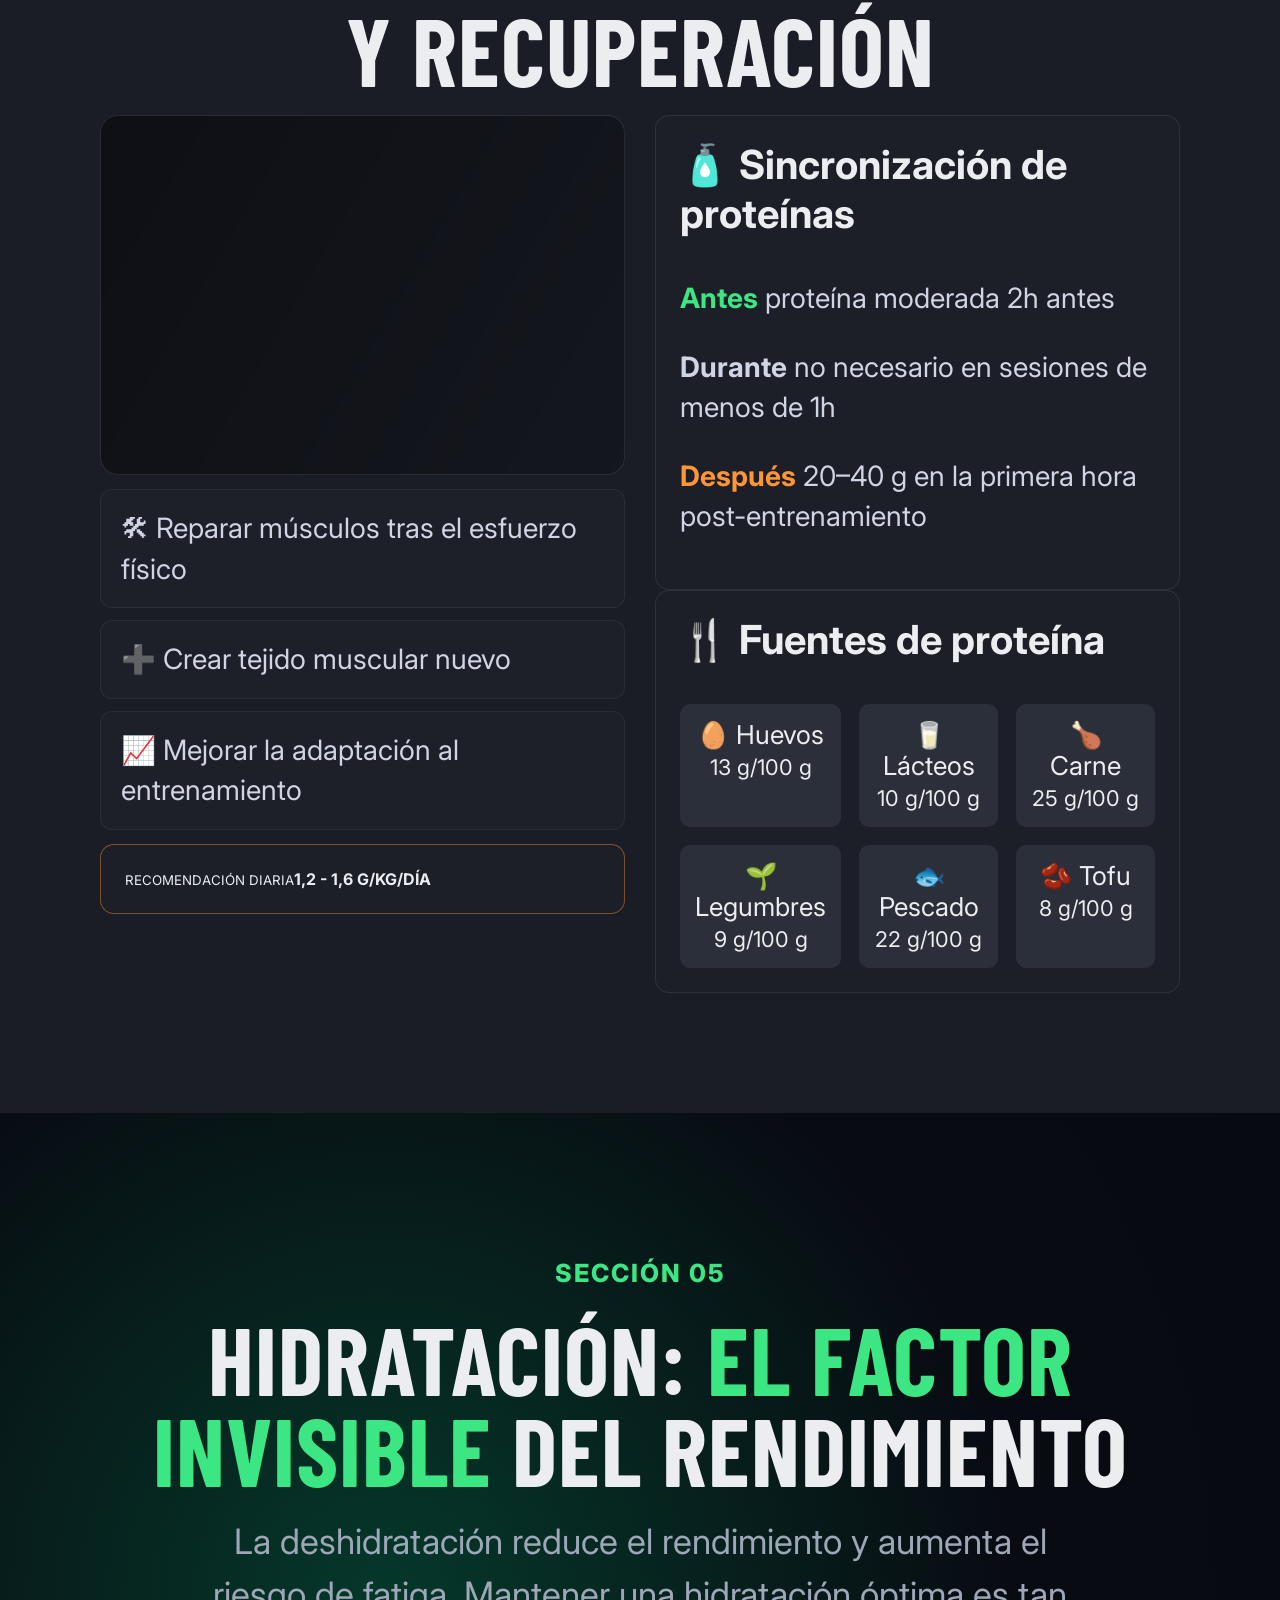
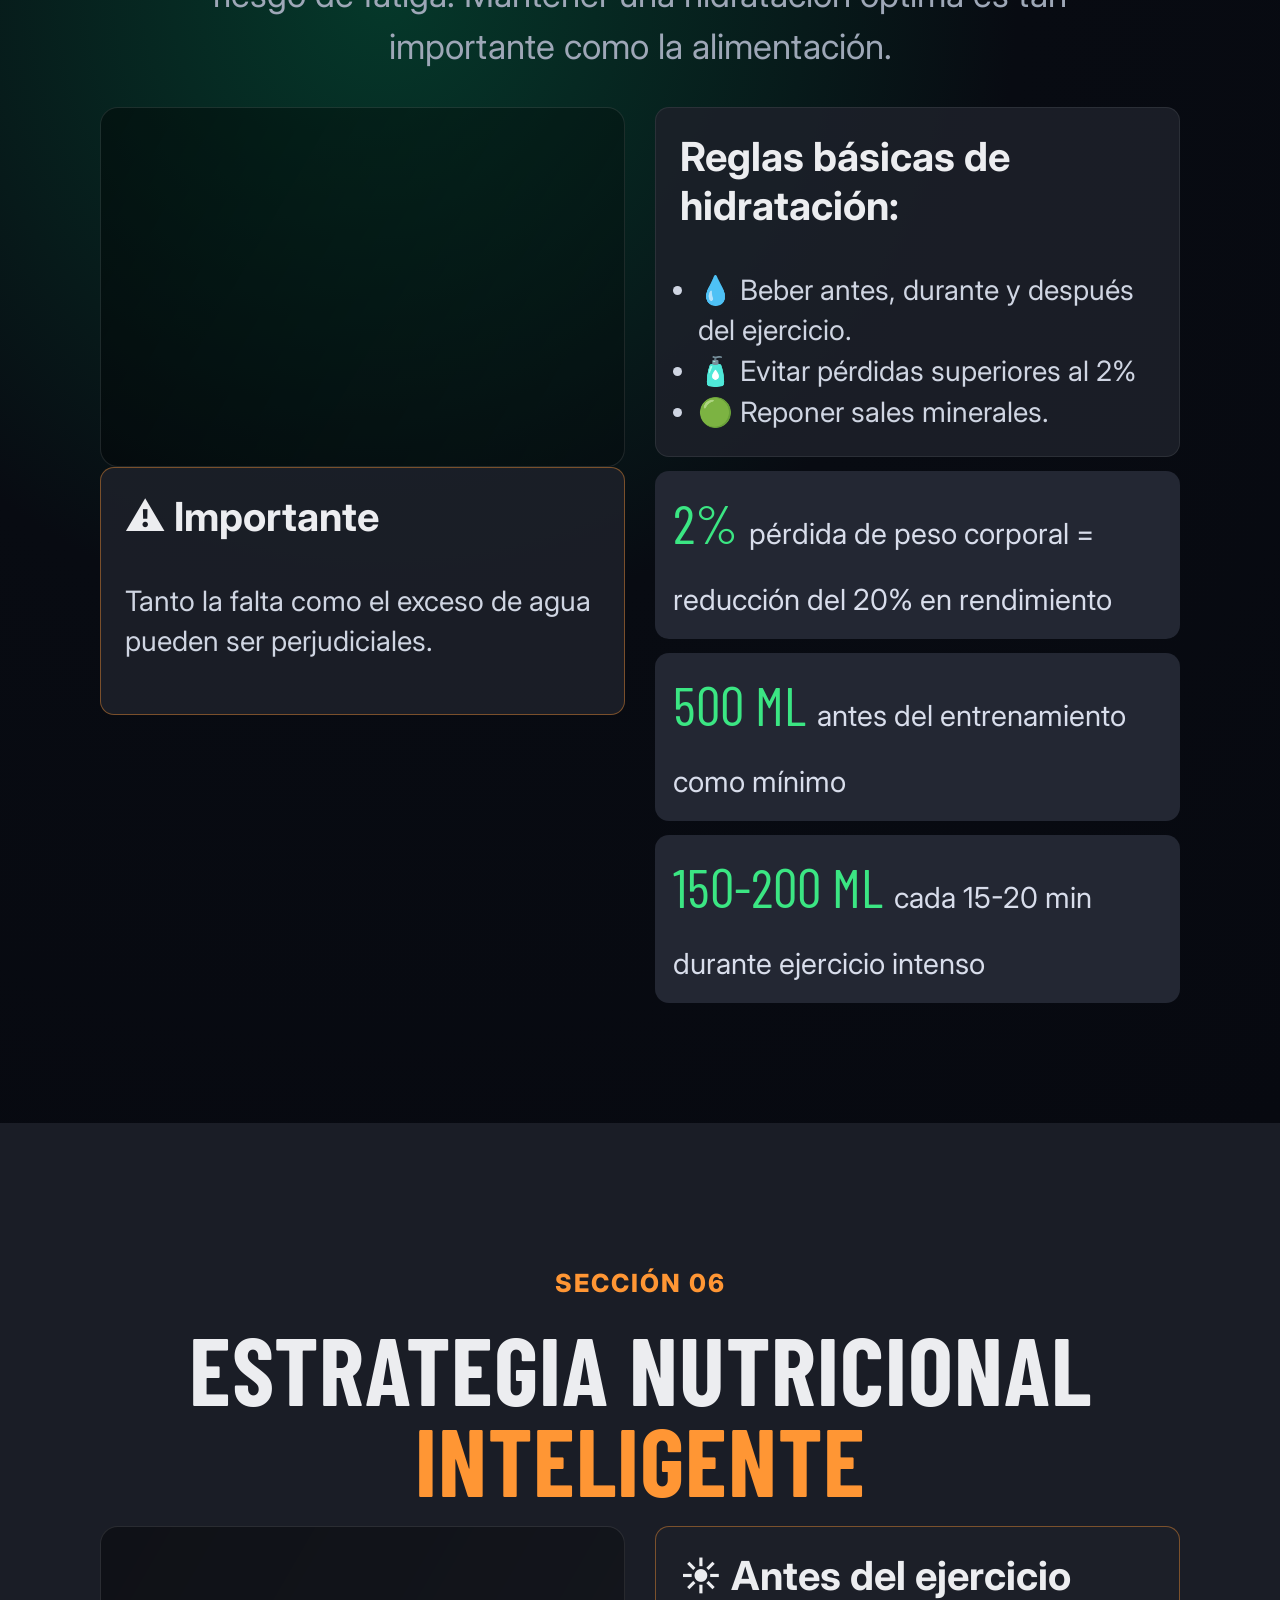
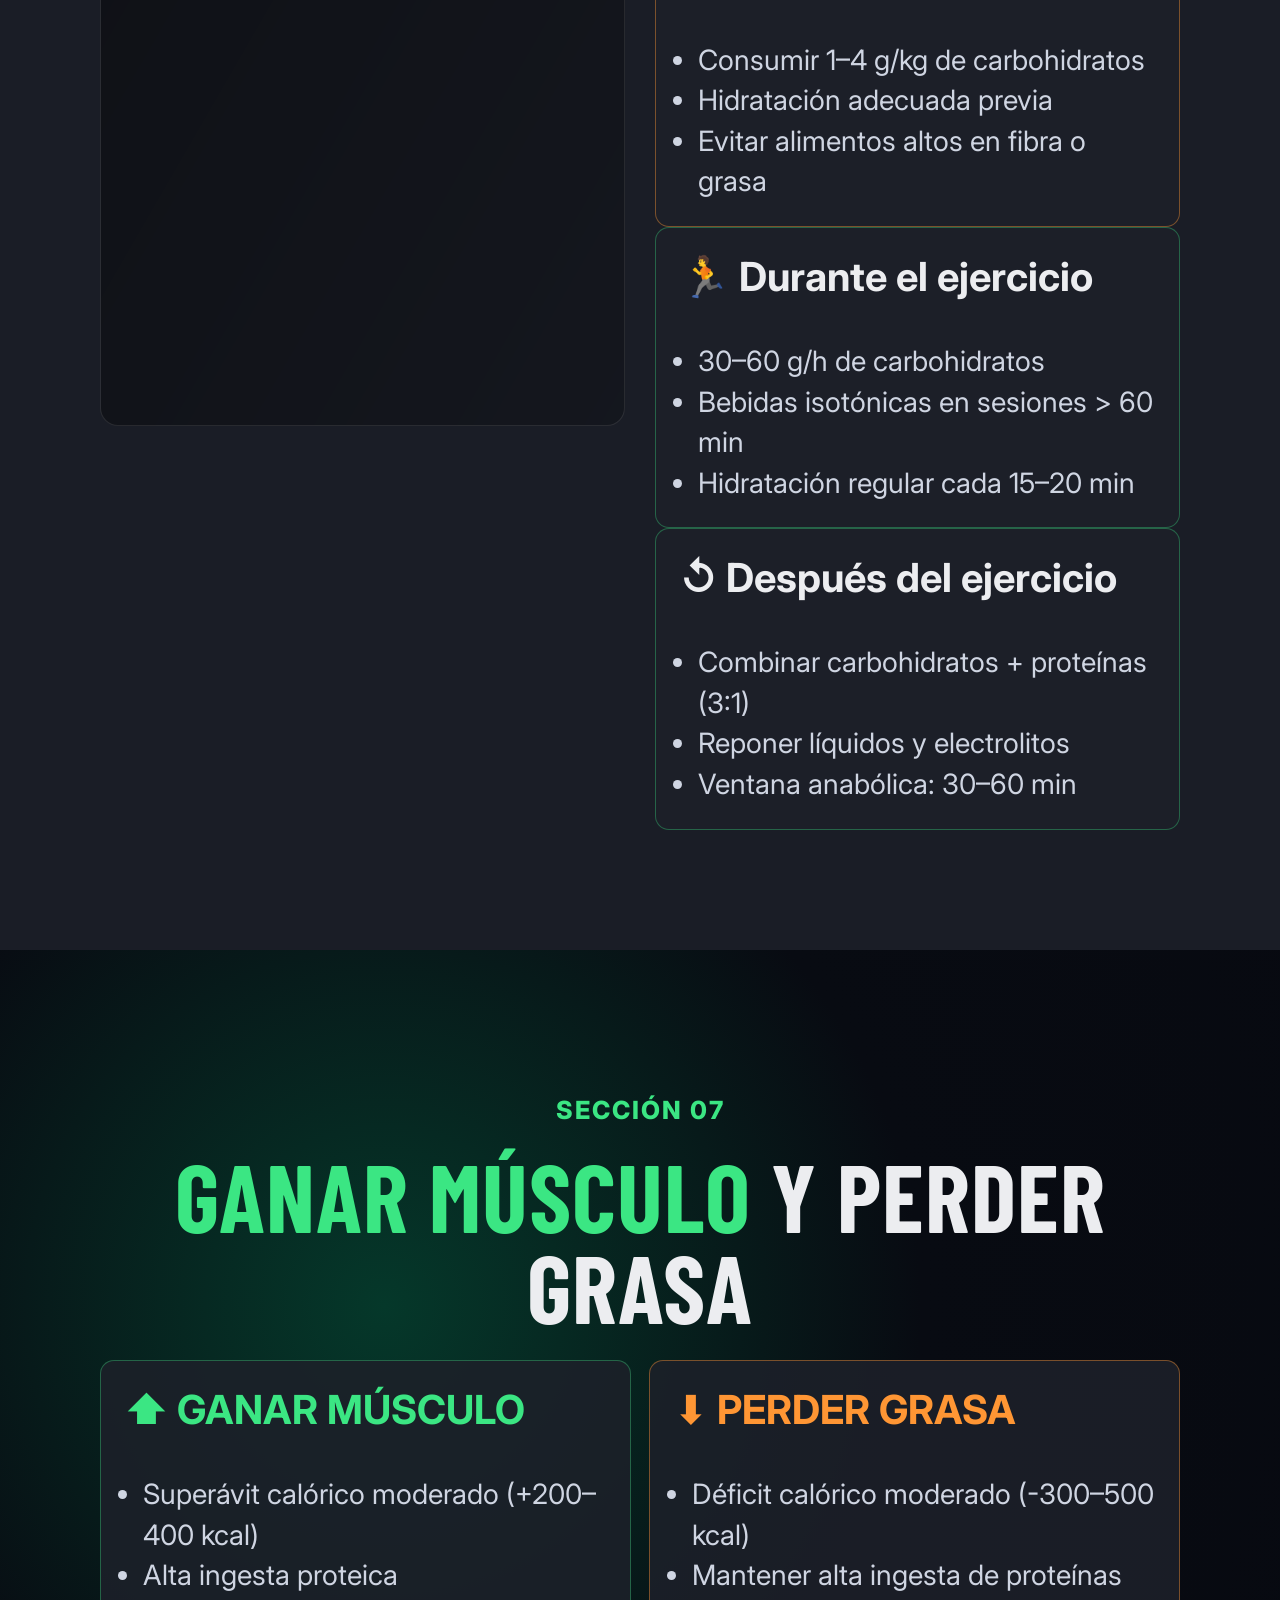
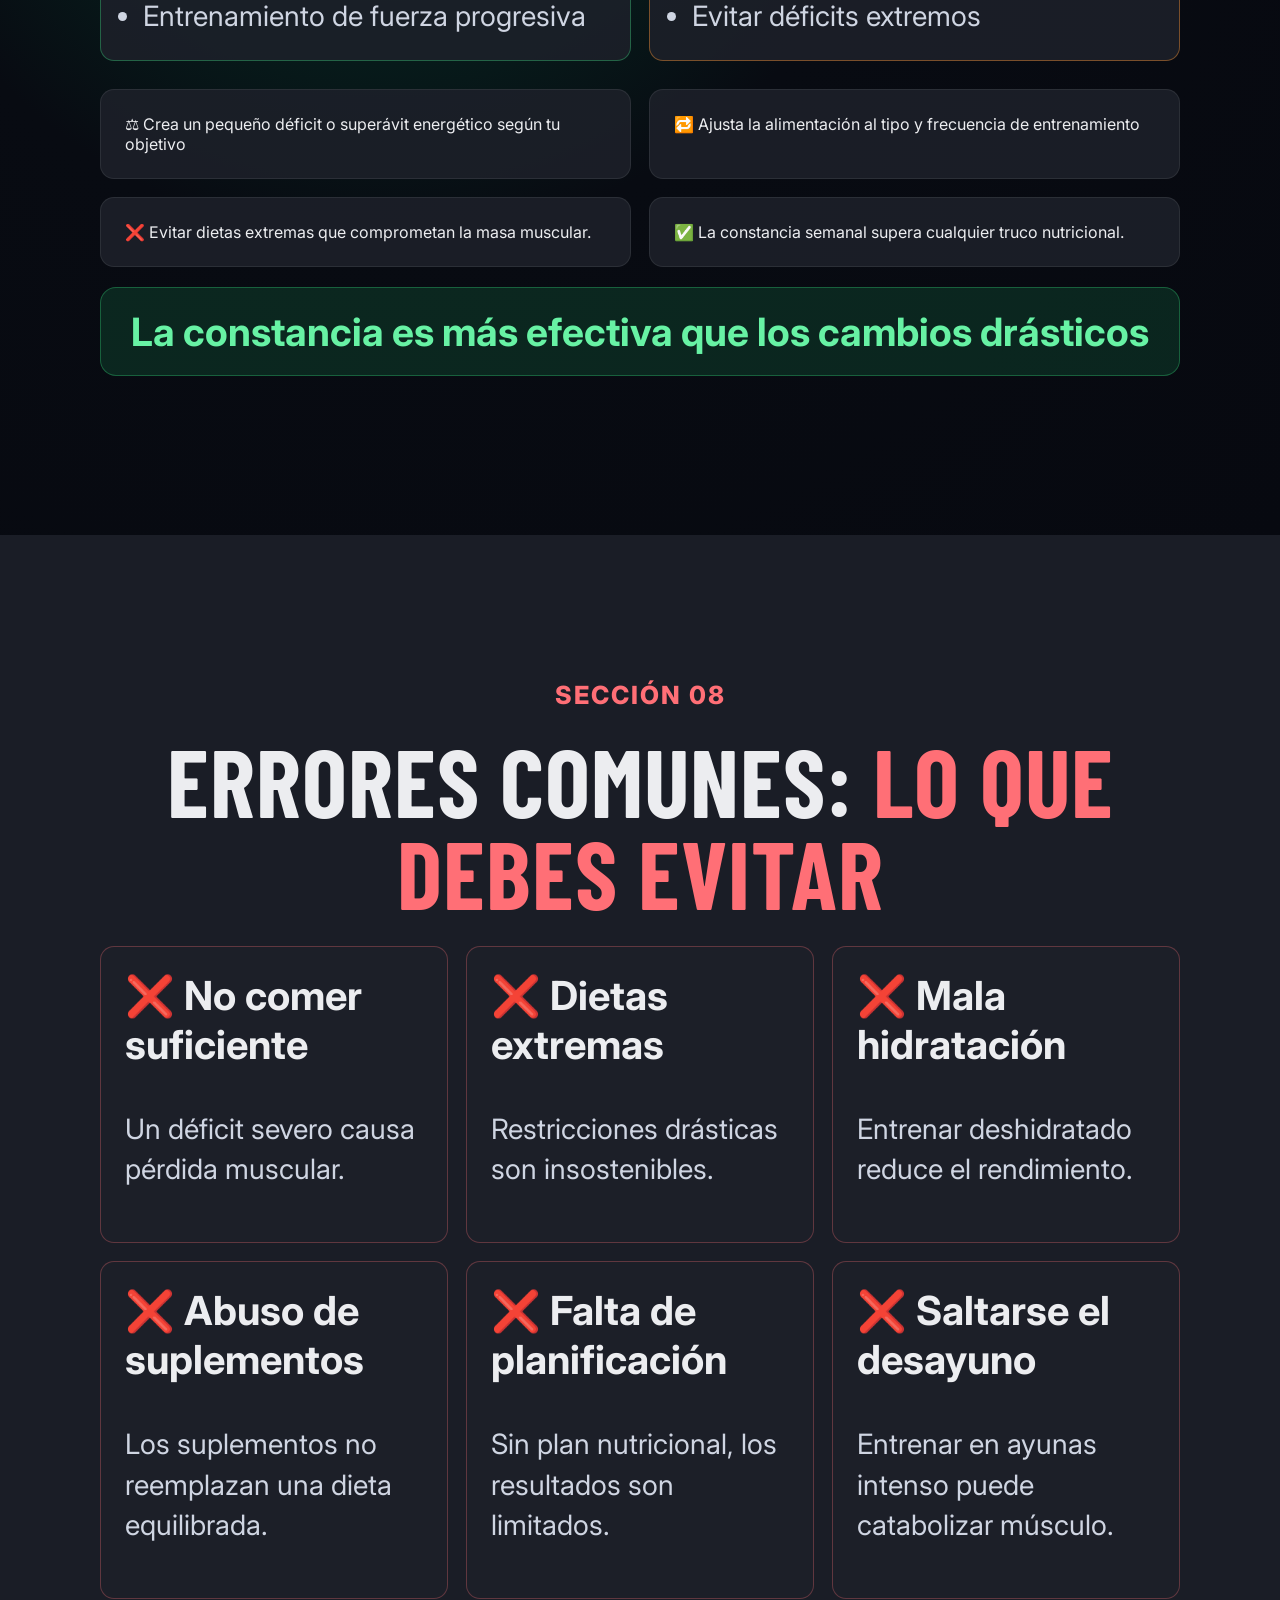
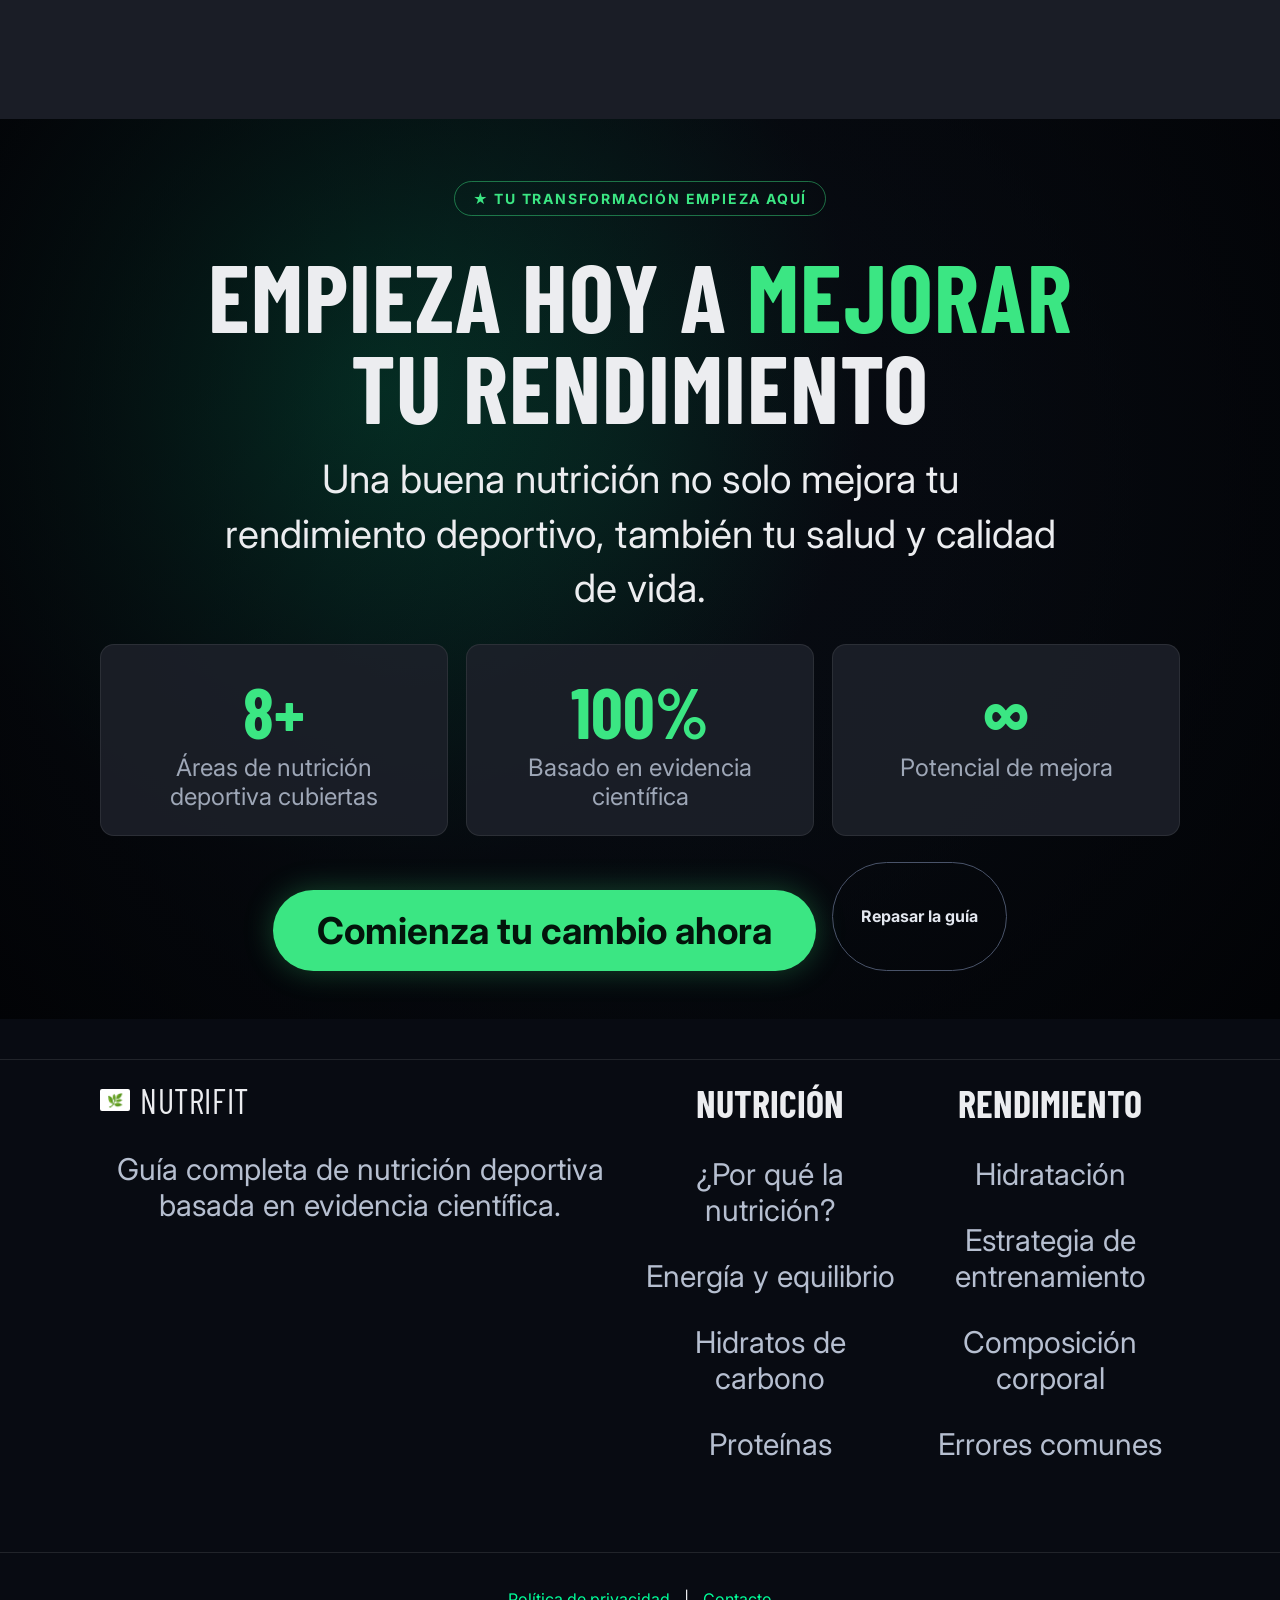
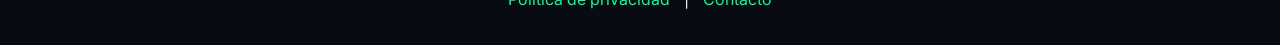
==== commit a6839707: "Update index.html" ====
--- a/index.html
+++ b/index.html
@@ -231,7 +231,7 @@
     <footer>
       <div class="container footer-grid">
         <div>
-          <div class="brand"><div class="logo-box">🌿</div><span>NUTRISPORT</span></div>
+          <div class="brand"><div class="logo-box">🌿</div><span>NUTRIFIT</span></div>
           <p>Guía completa de nutrición deportiva basada en evidencia científica.</p>
         </div>
         <div><h4>NUTRICIÓN</h4><p>¿Por qué la nutrición?</p><p>Energía y equilibrio</p><p>Hidratos de carbono</p><p>Proteínas</p></div>
--- a/nutrifit.css
+++ b/nutrifit.css
@@ -94,3 +94,19 @@
   .kpi { font-size: 38px; }
   .footer-grid { grid-template-columns: 1fr; }
 }
+
+footer {
+  text-align: center;
+  margin-top: 40px;
+  padding: 20px;
+}
+
+footer a {
+  color: #00ff99;
+  text-decoration: none;
+  margin: 0 10px;
+}
+
+footer a:hover {
+  text-decoration: underline;
+}
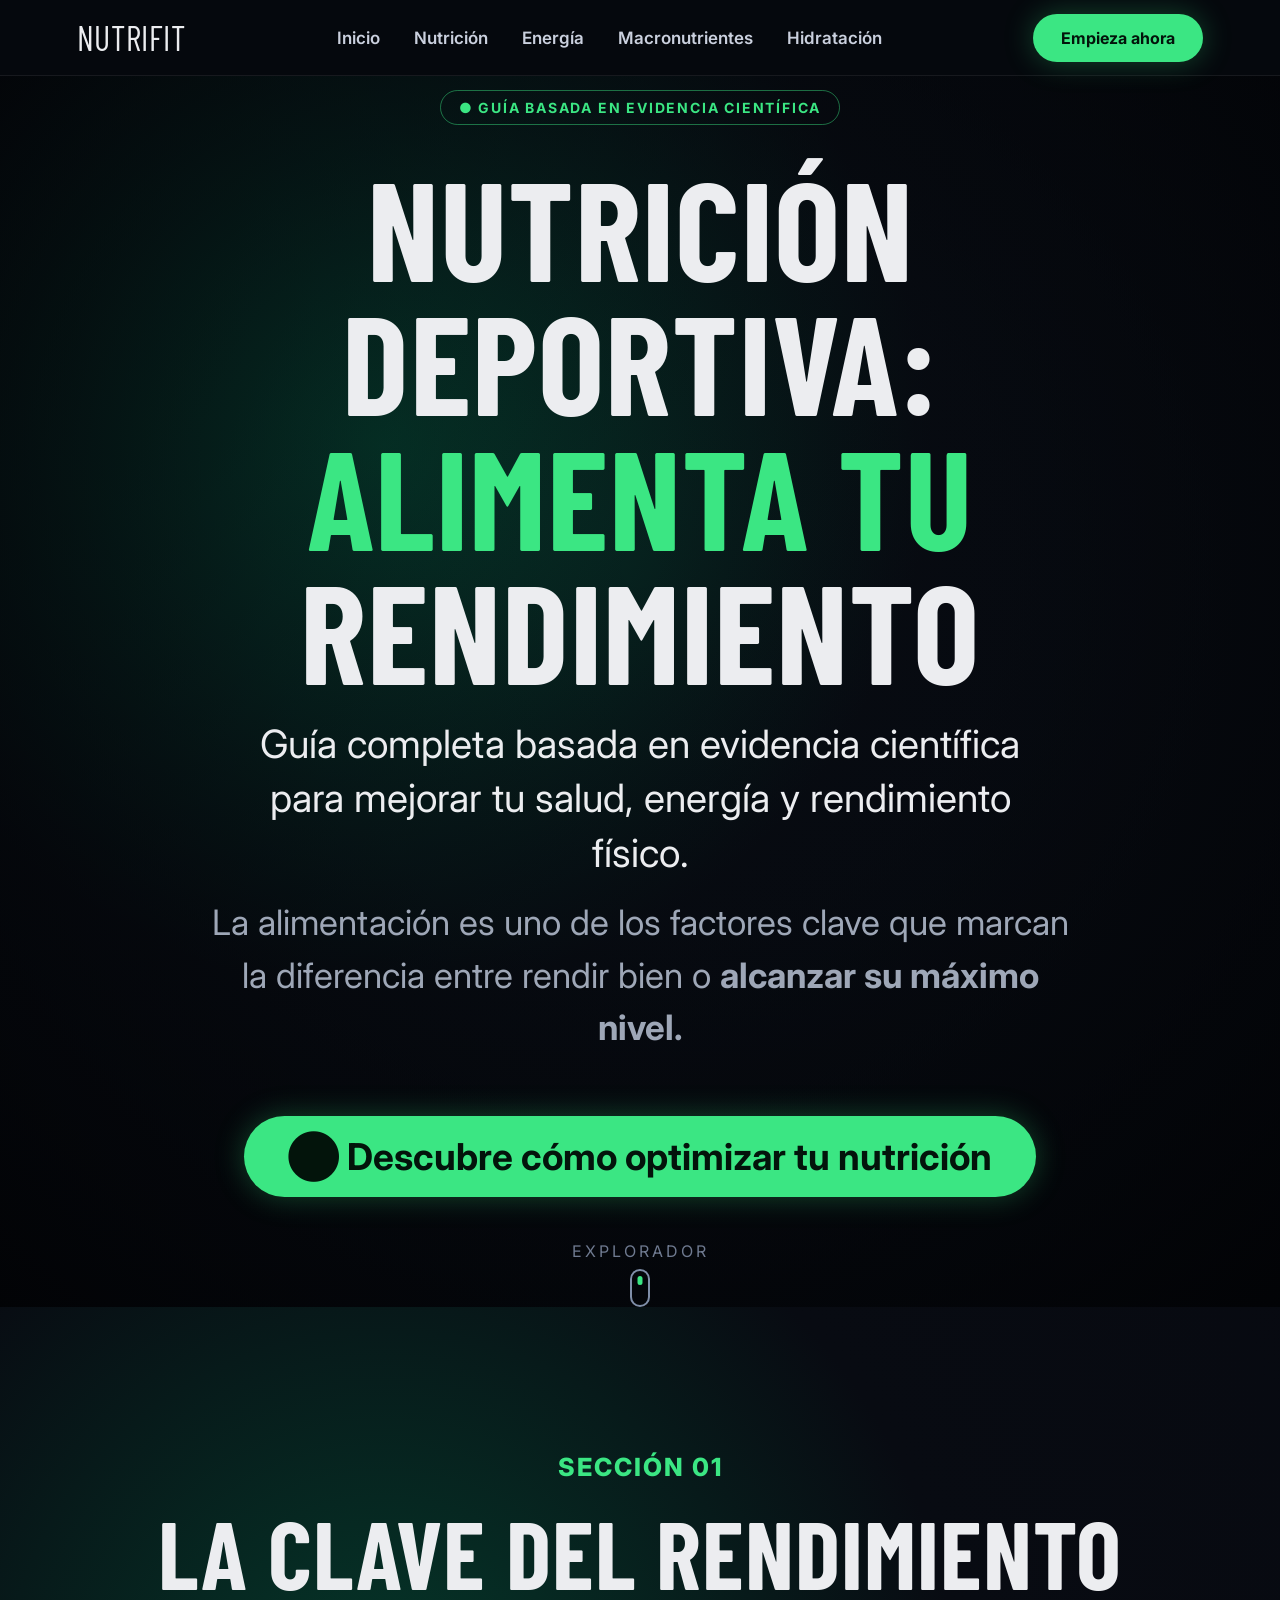
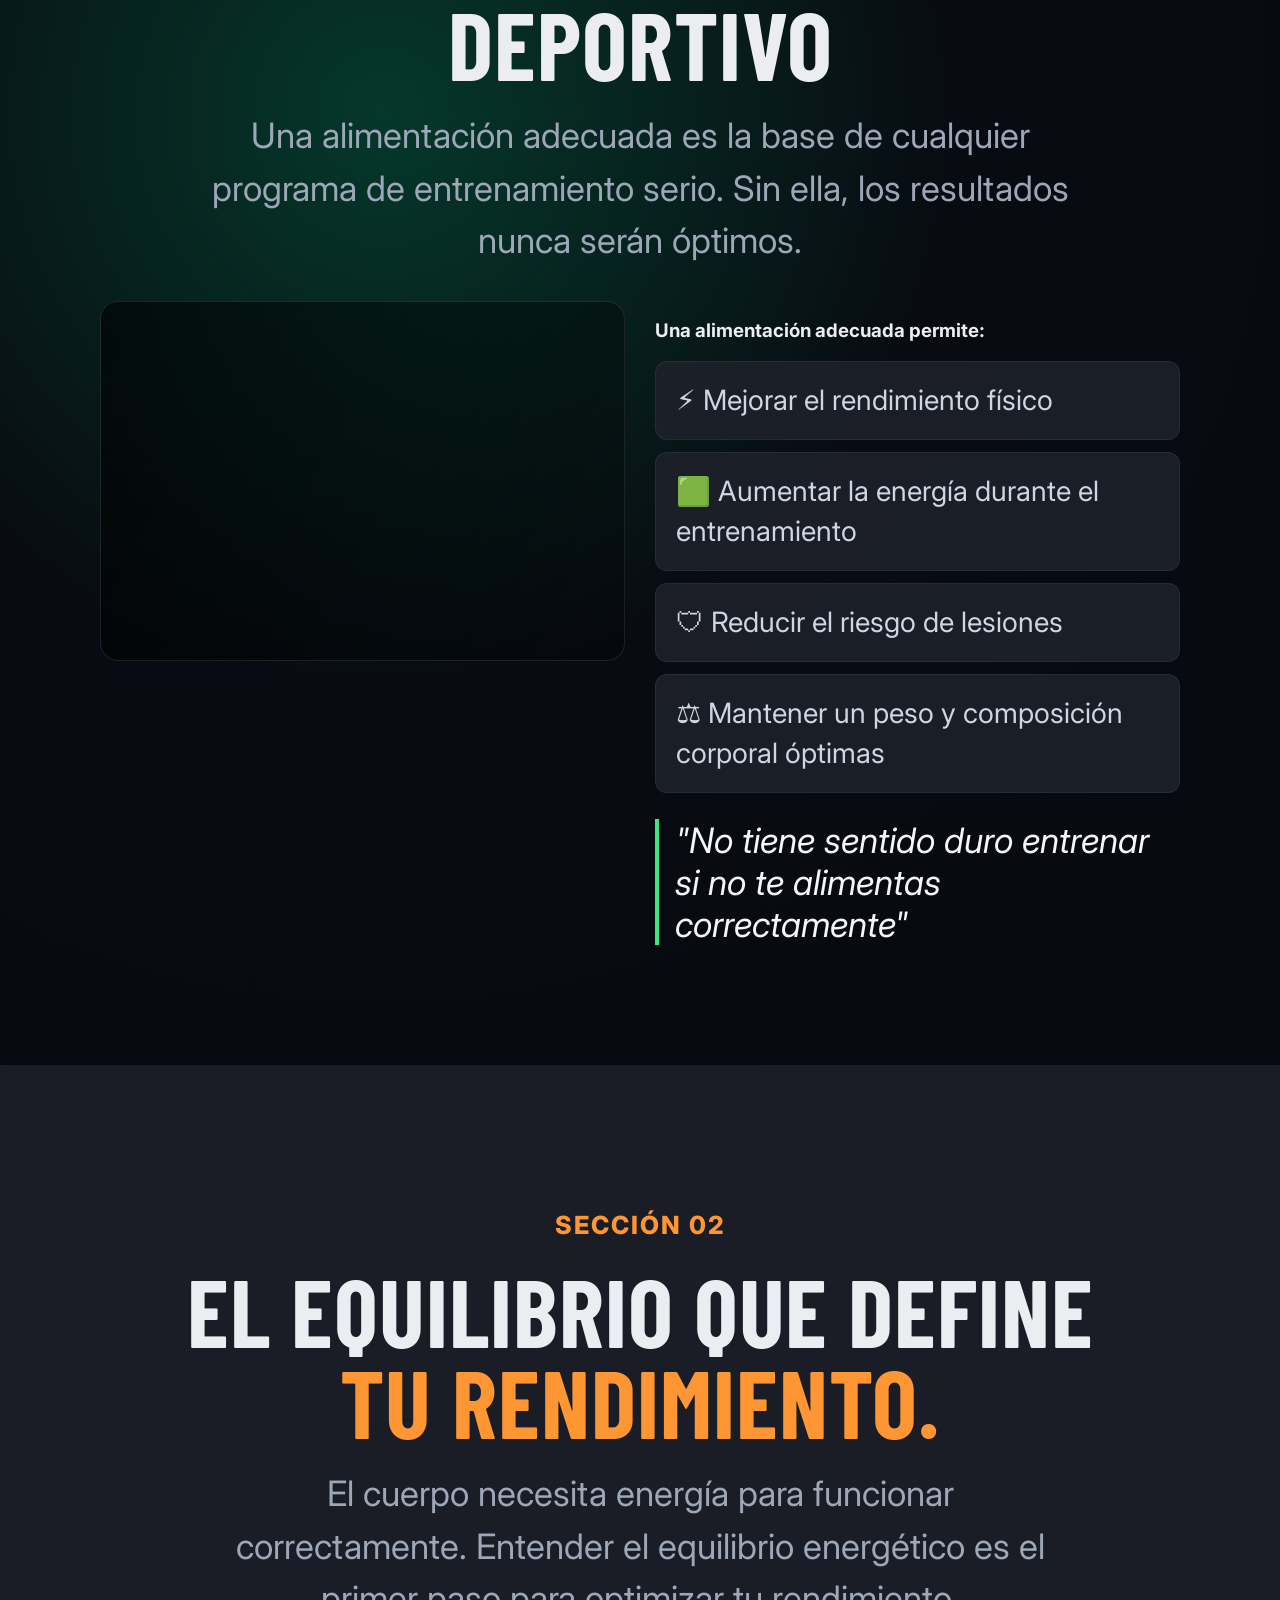
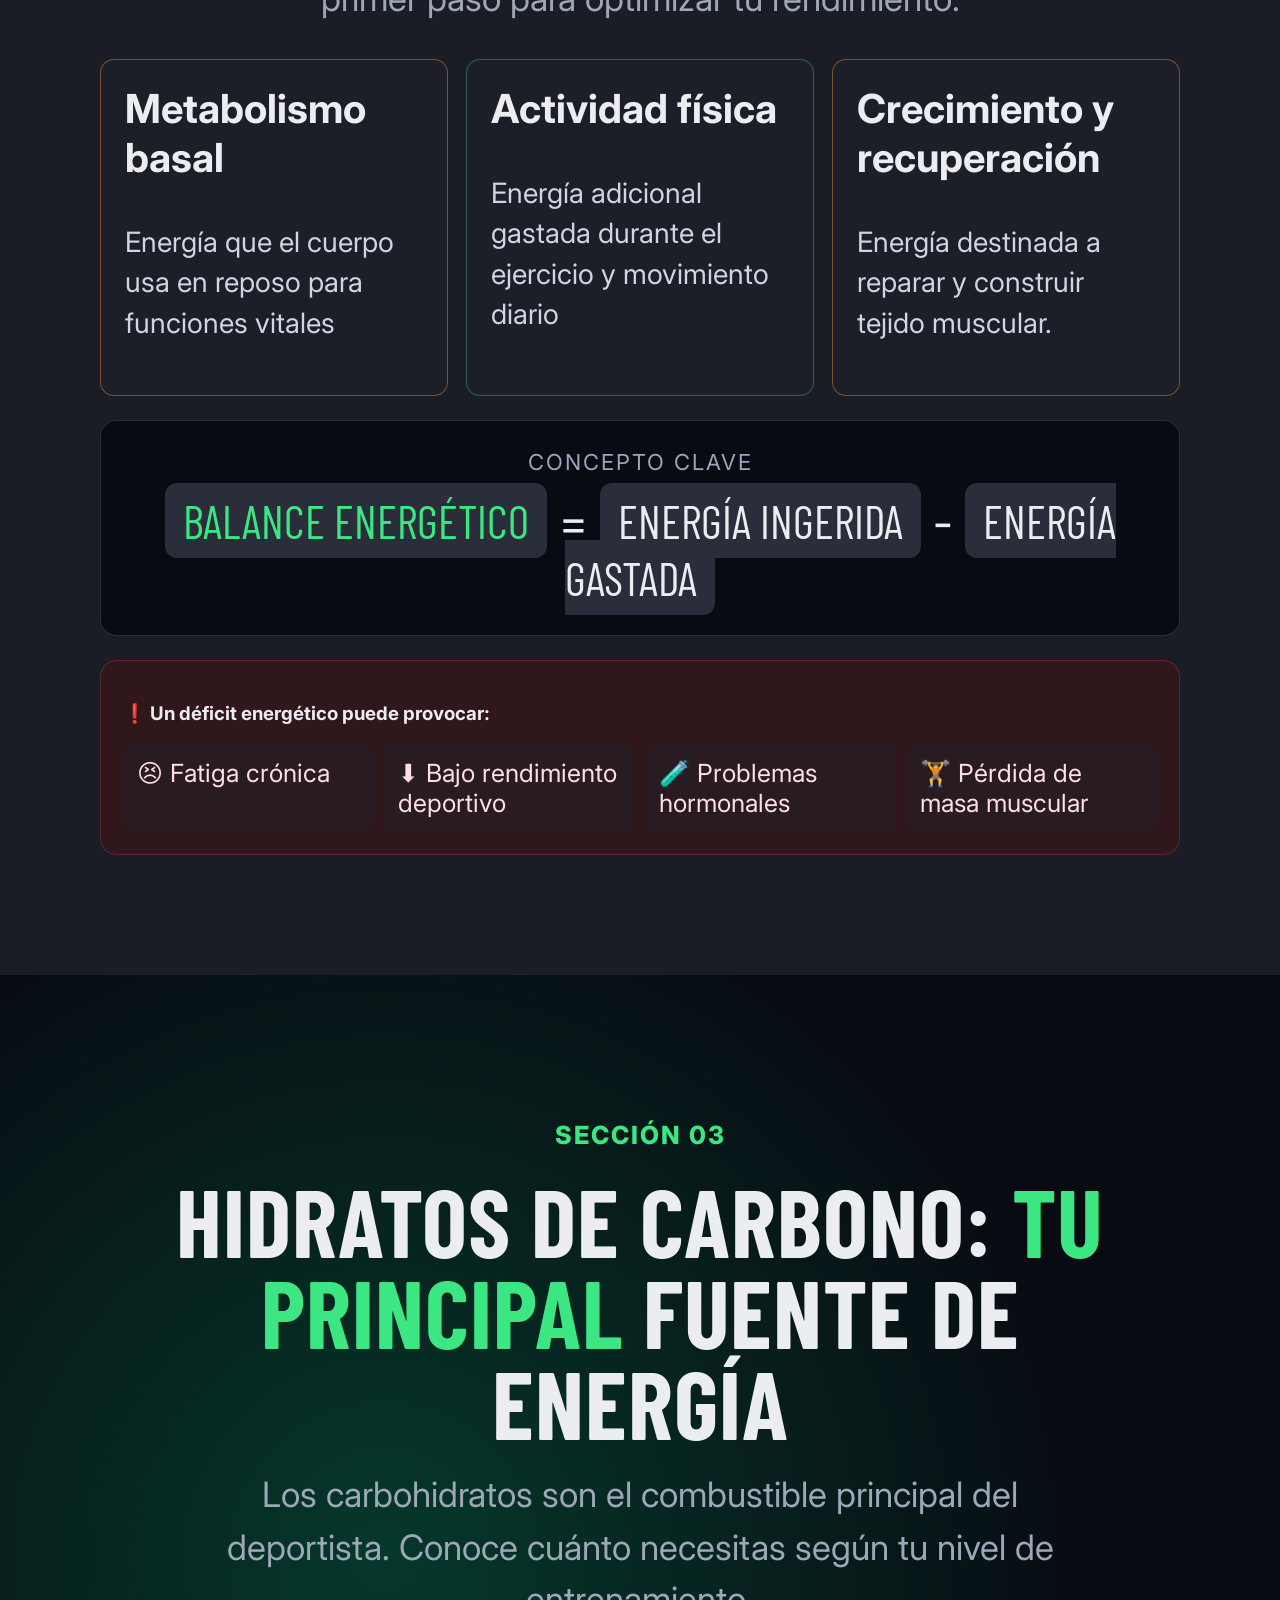
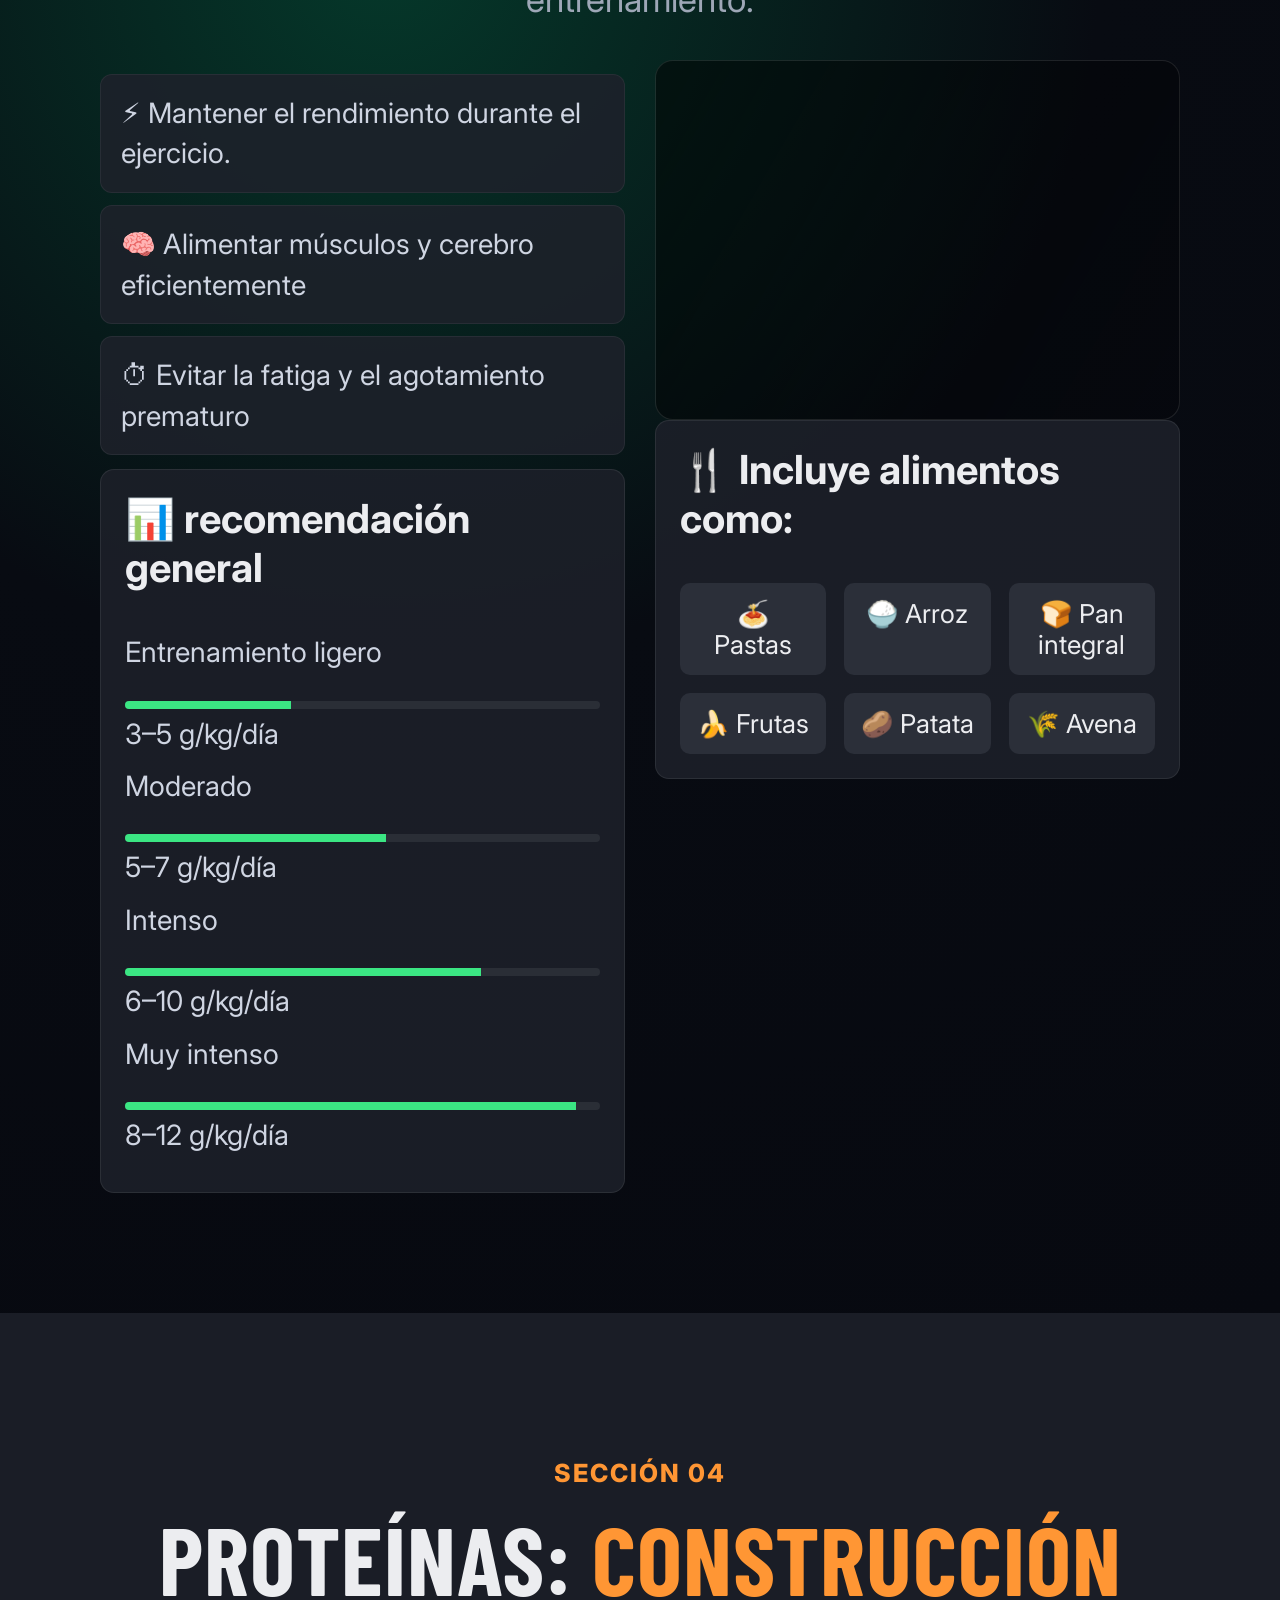
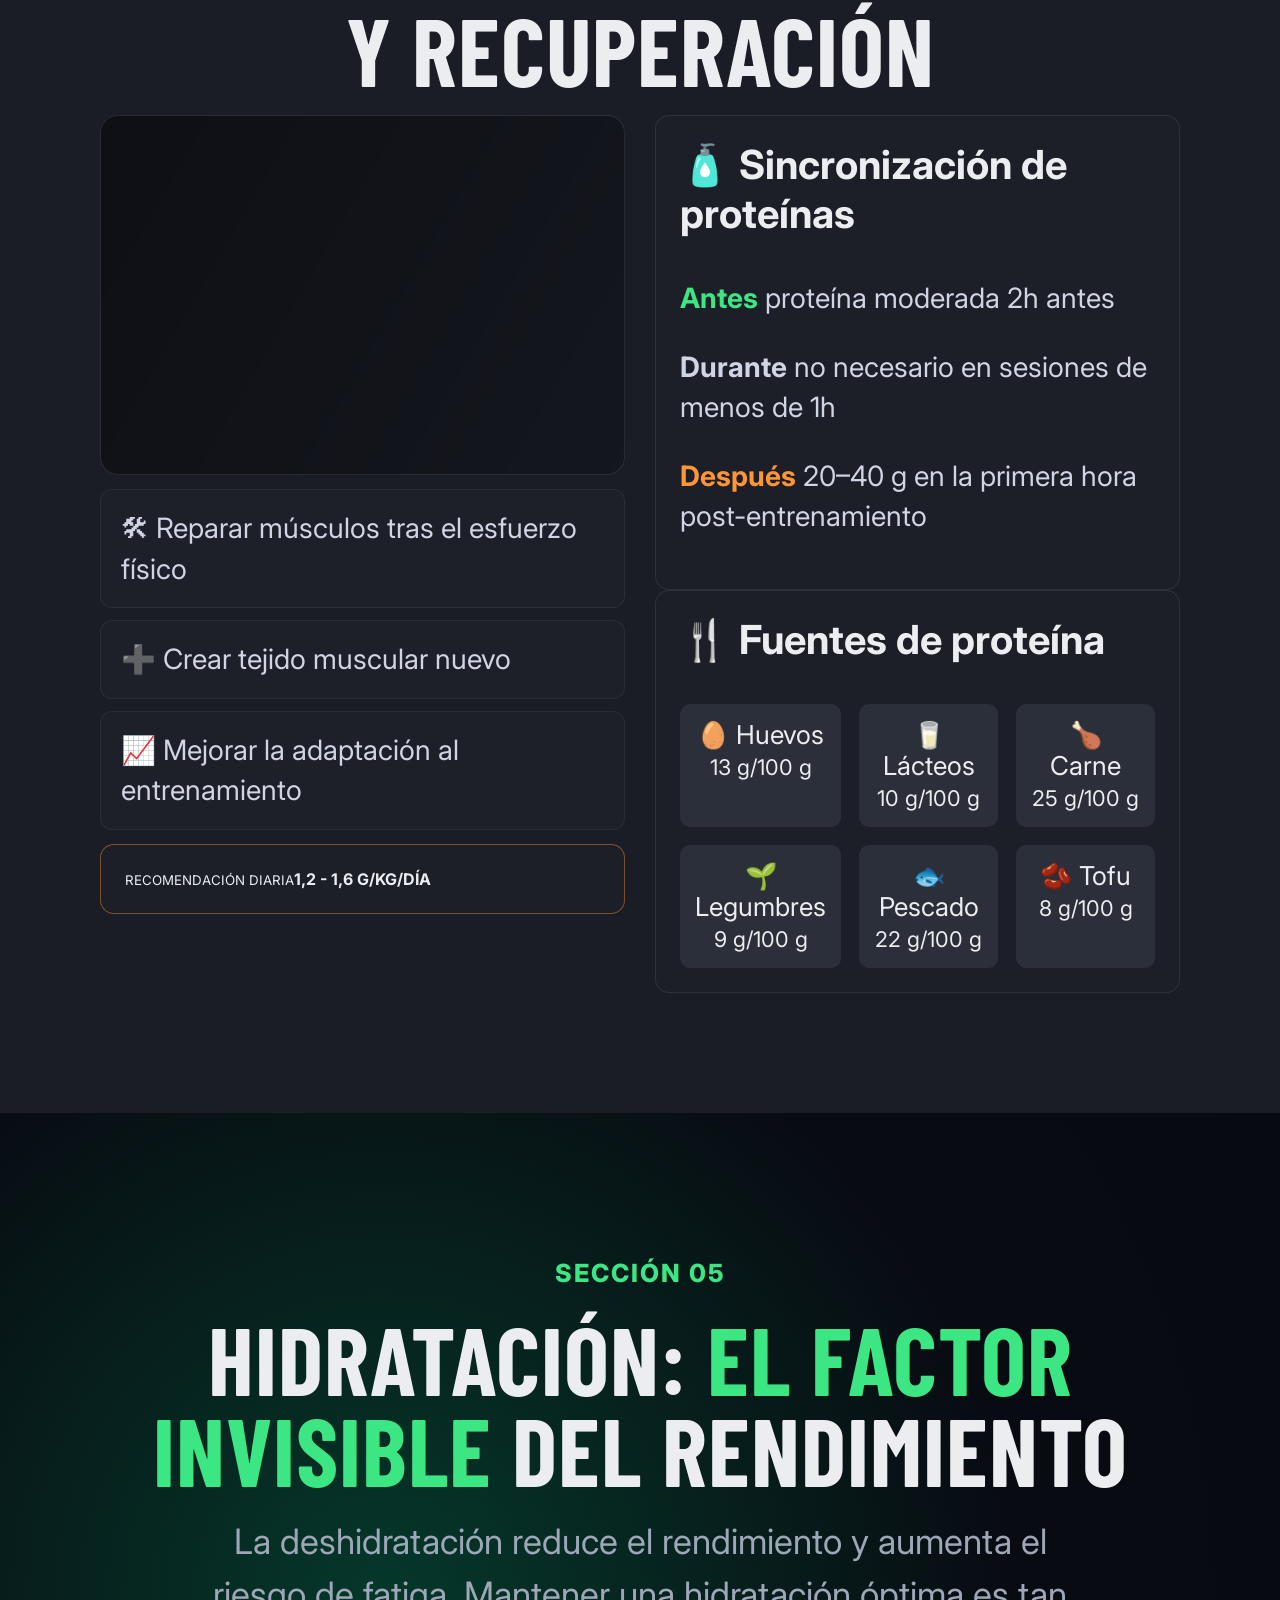
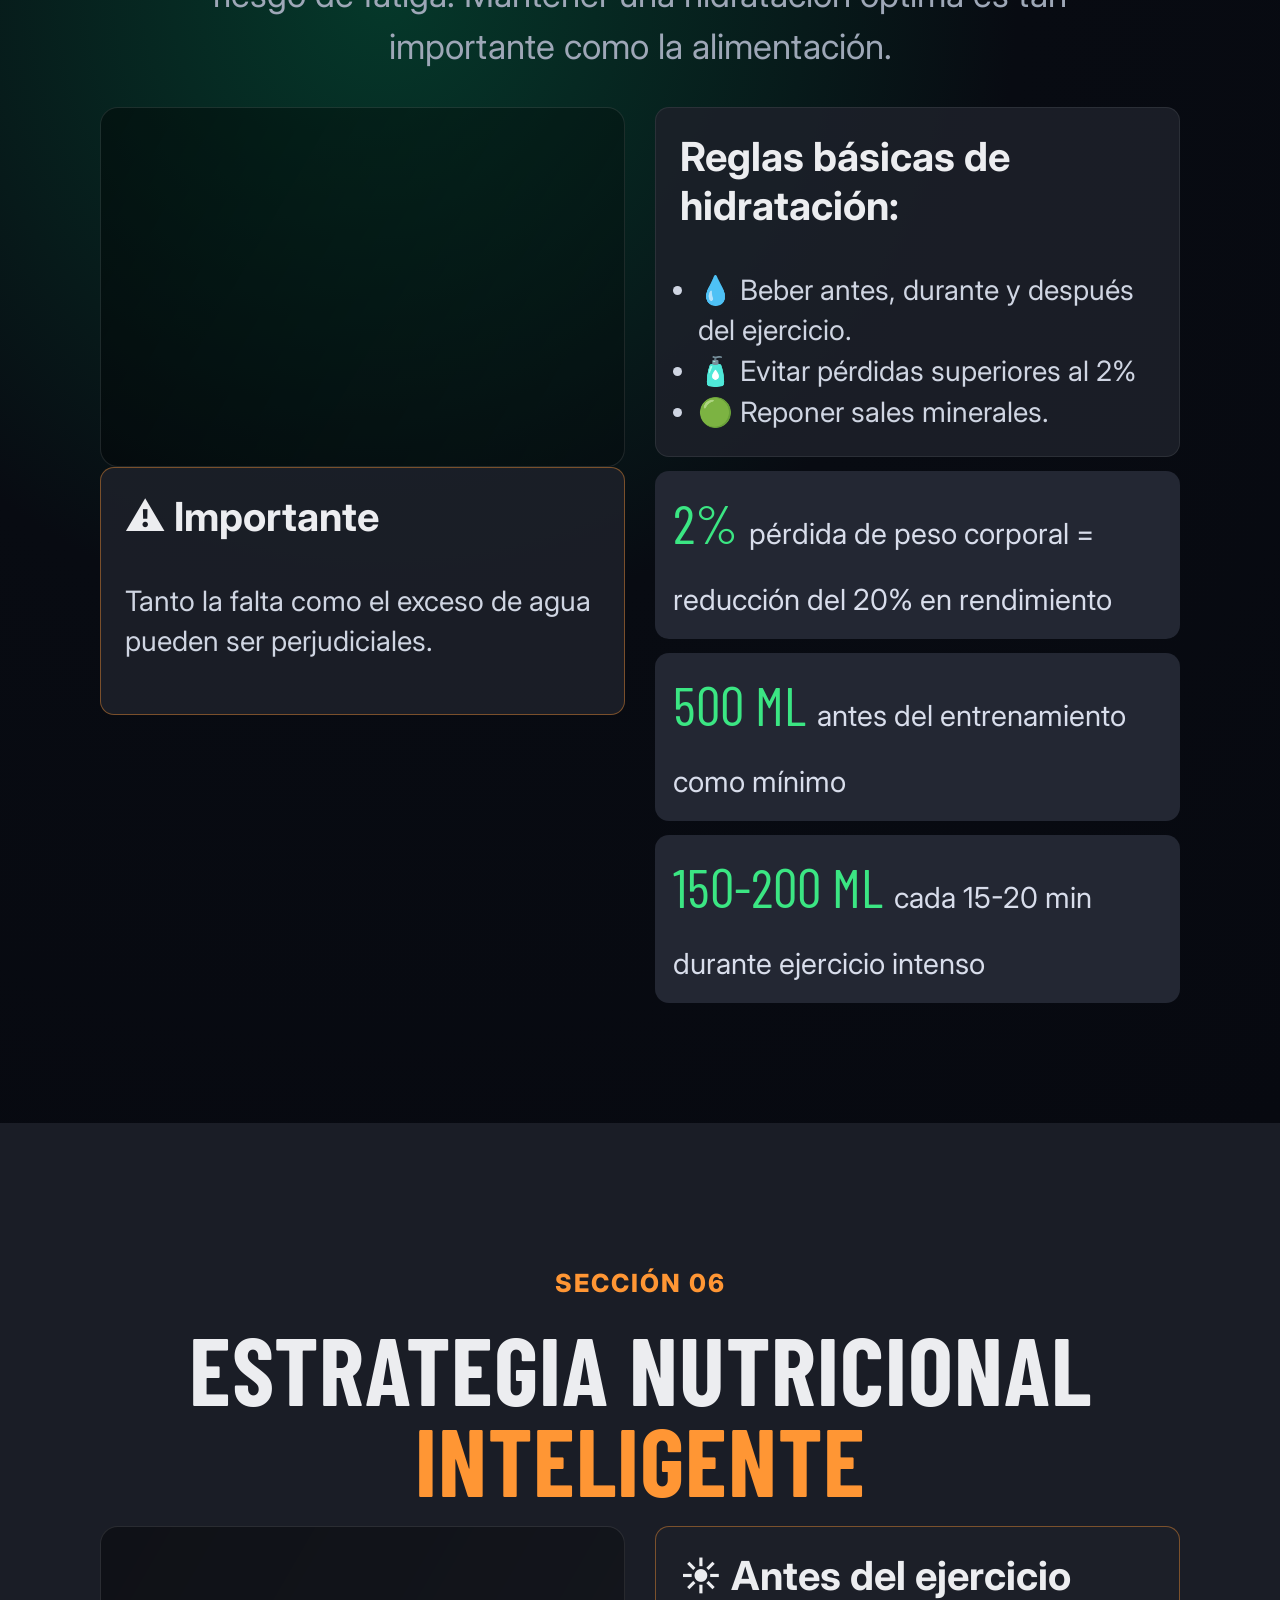
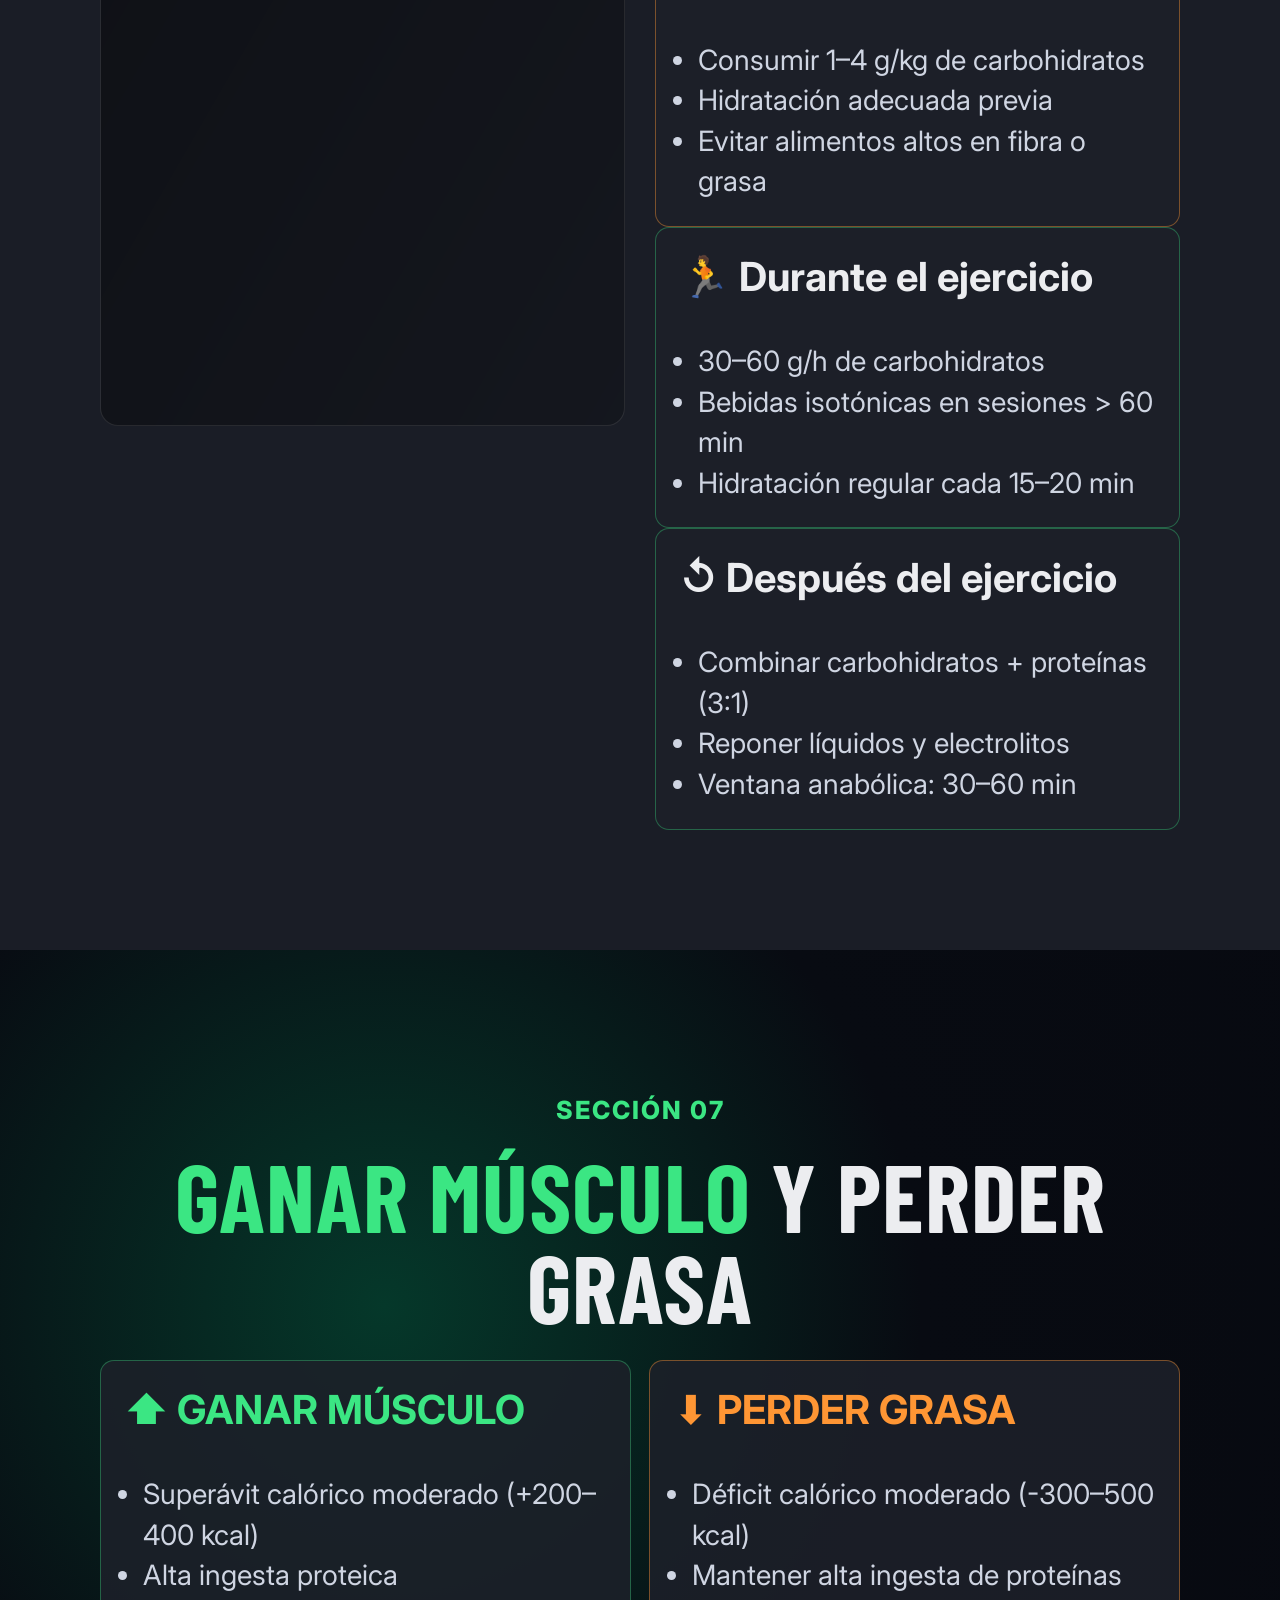
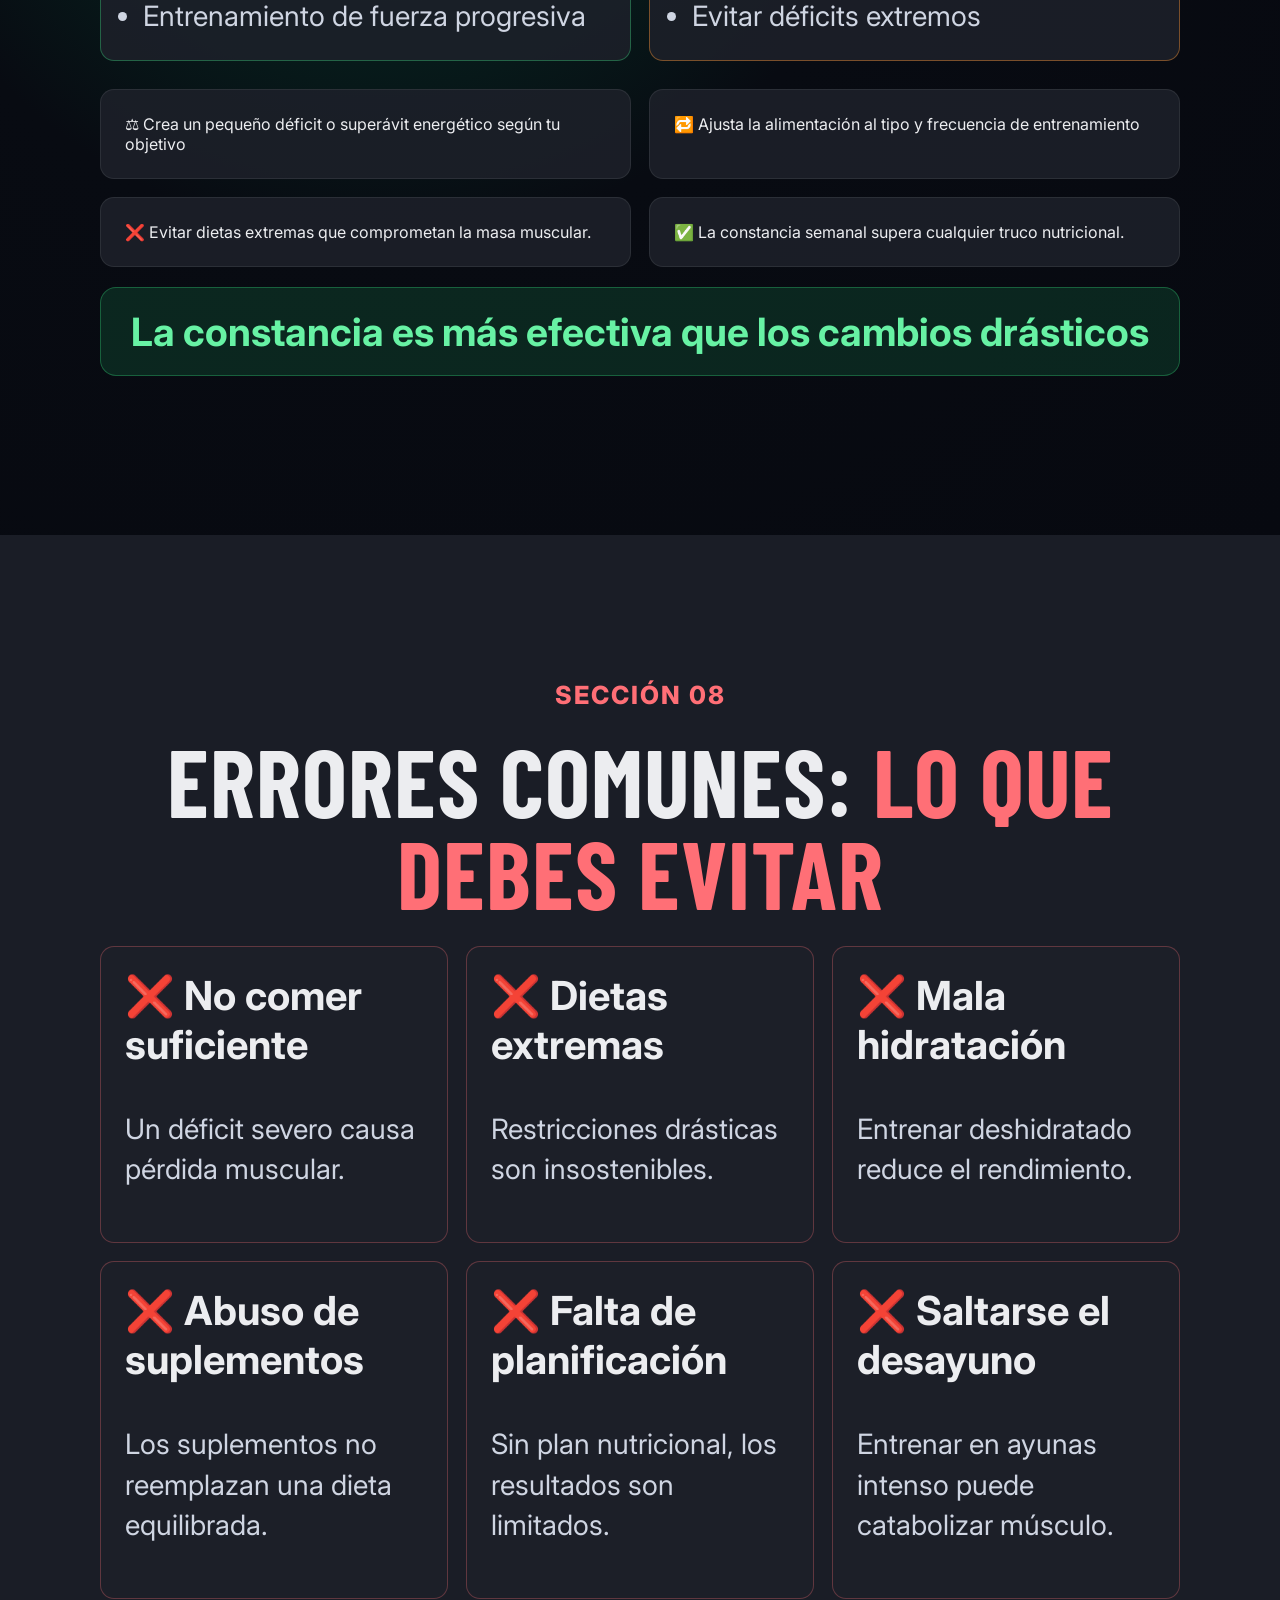
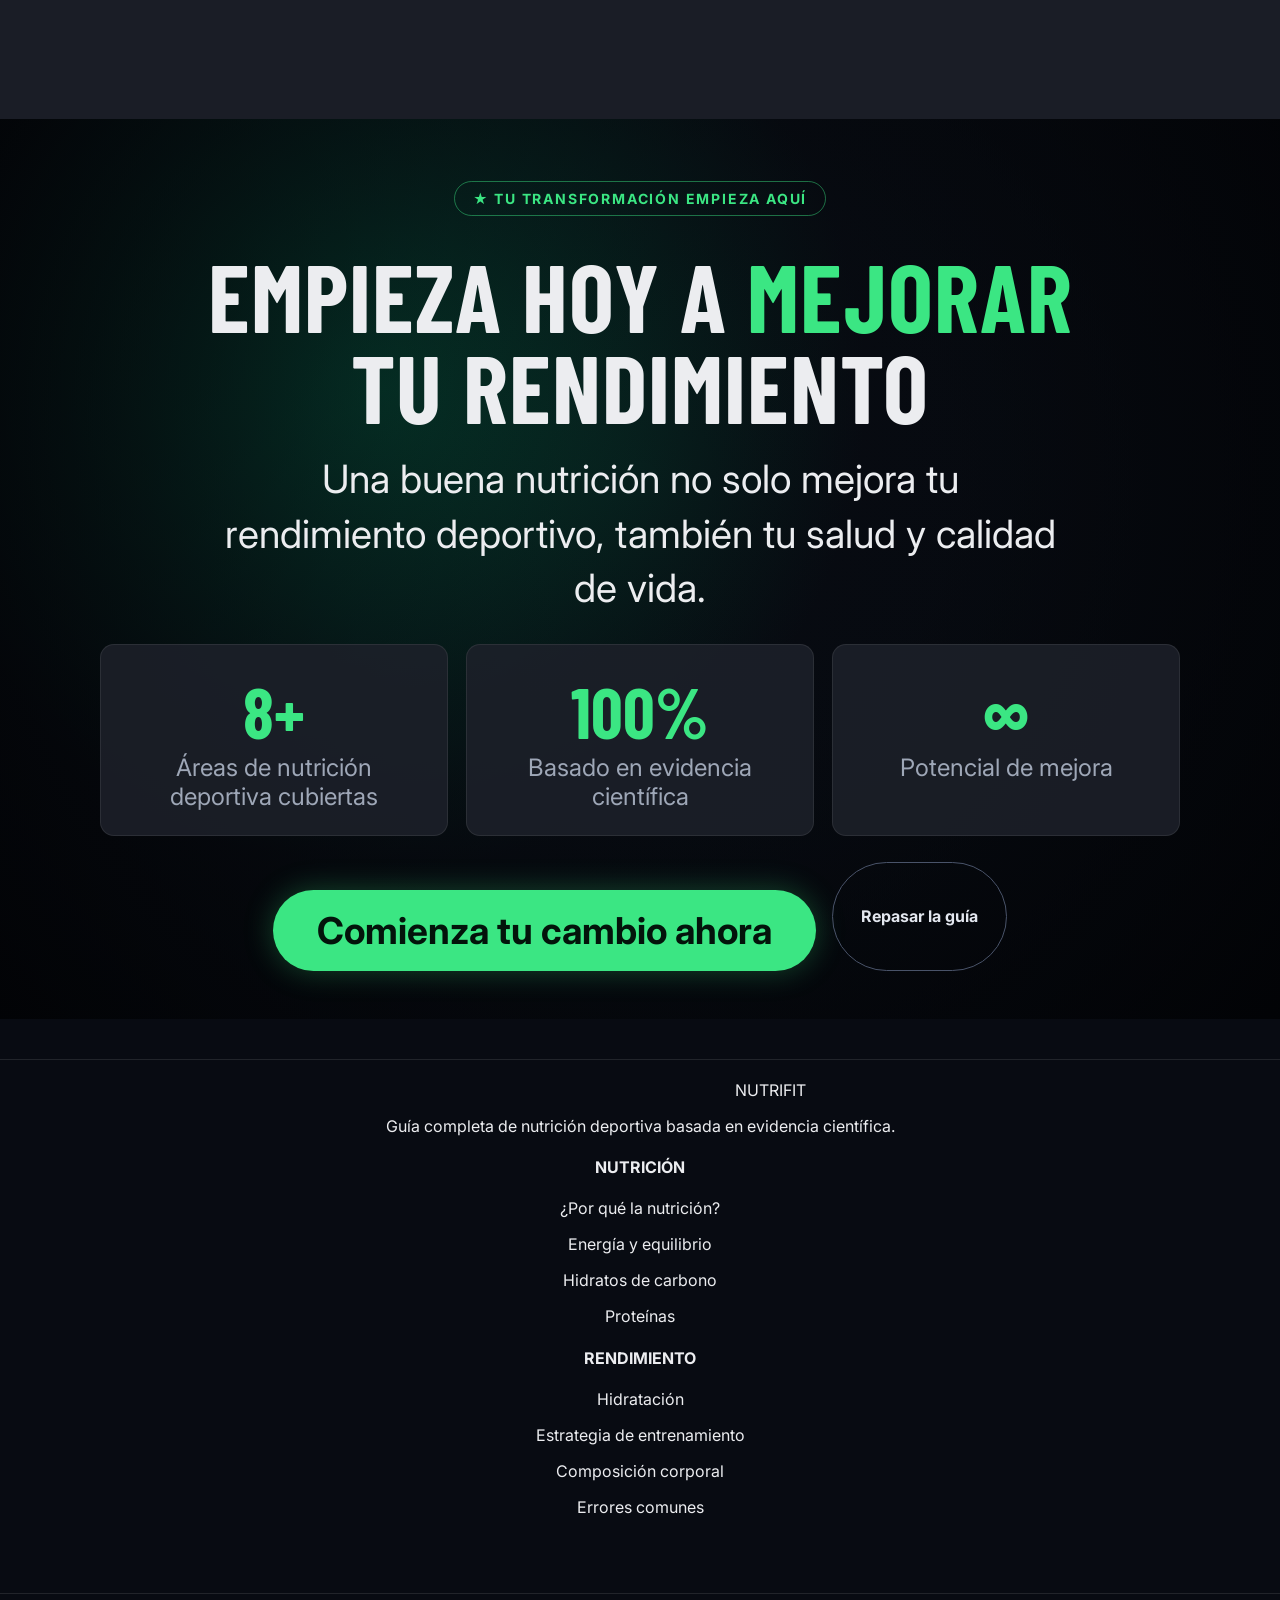
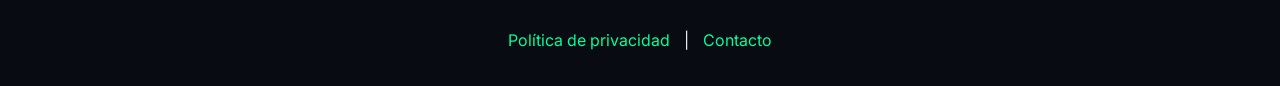
==== commit 834bed64: "Update index.html" ====
--- a/index.html
+++ b/index.html
@@ -231,7 +231,7 @@
     <footer>
       <div class="container footer-grid">
         <div>
-          <div class="brand"><div class="logo-box">🌿</div><span>NUTRIFIT</span></div>
+          </div><span>NUTRIFIT</span></div>
           <p>Guía completa de nutrición deportiva basada en evidencia científica.</p>
         </div>
         <div><h4>NUTRICIÓN</h4><p>¿Por qué la nutrición?</p><p>Energía y equilibrio</p><p>Hidratos de carbono</p><p>Proteínas</p></div>
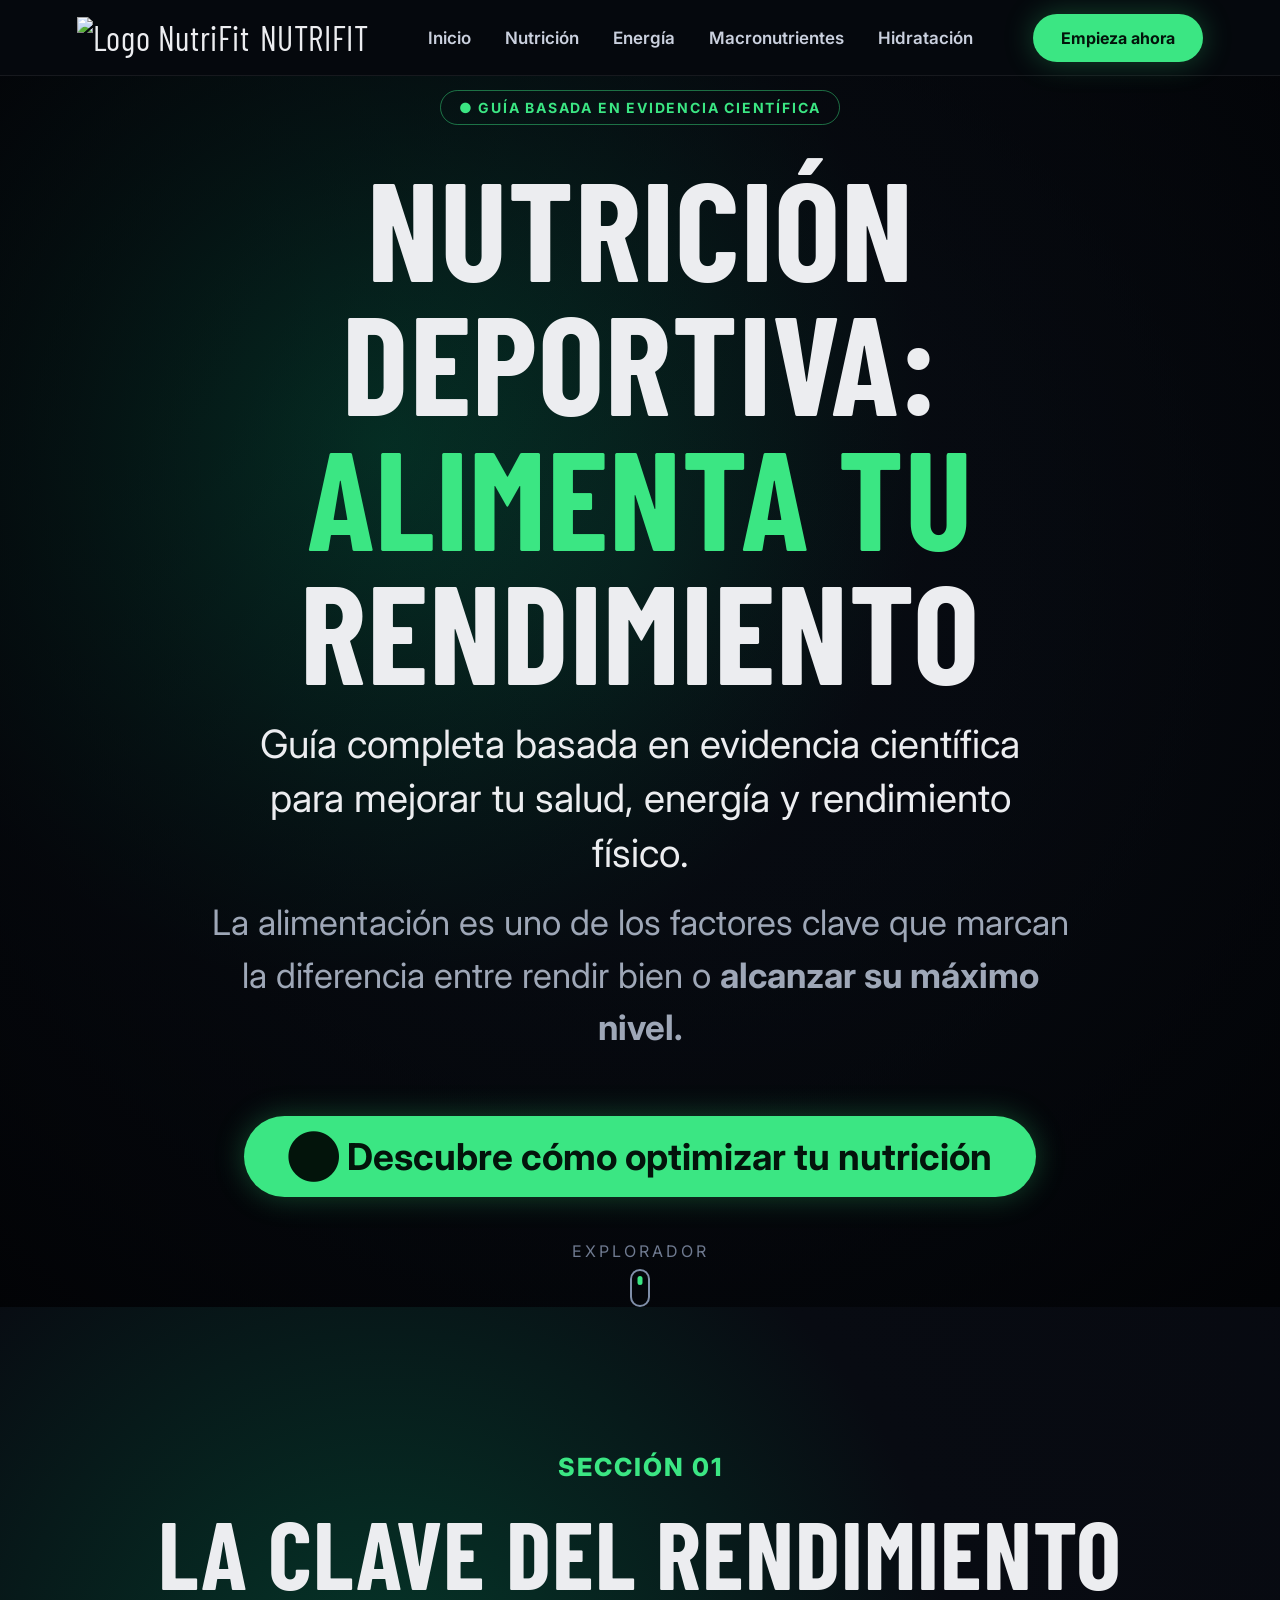
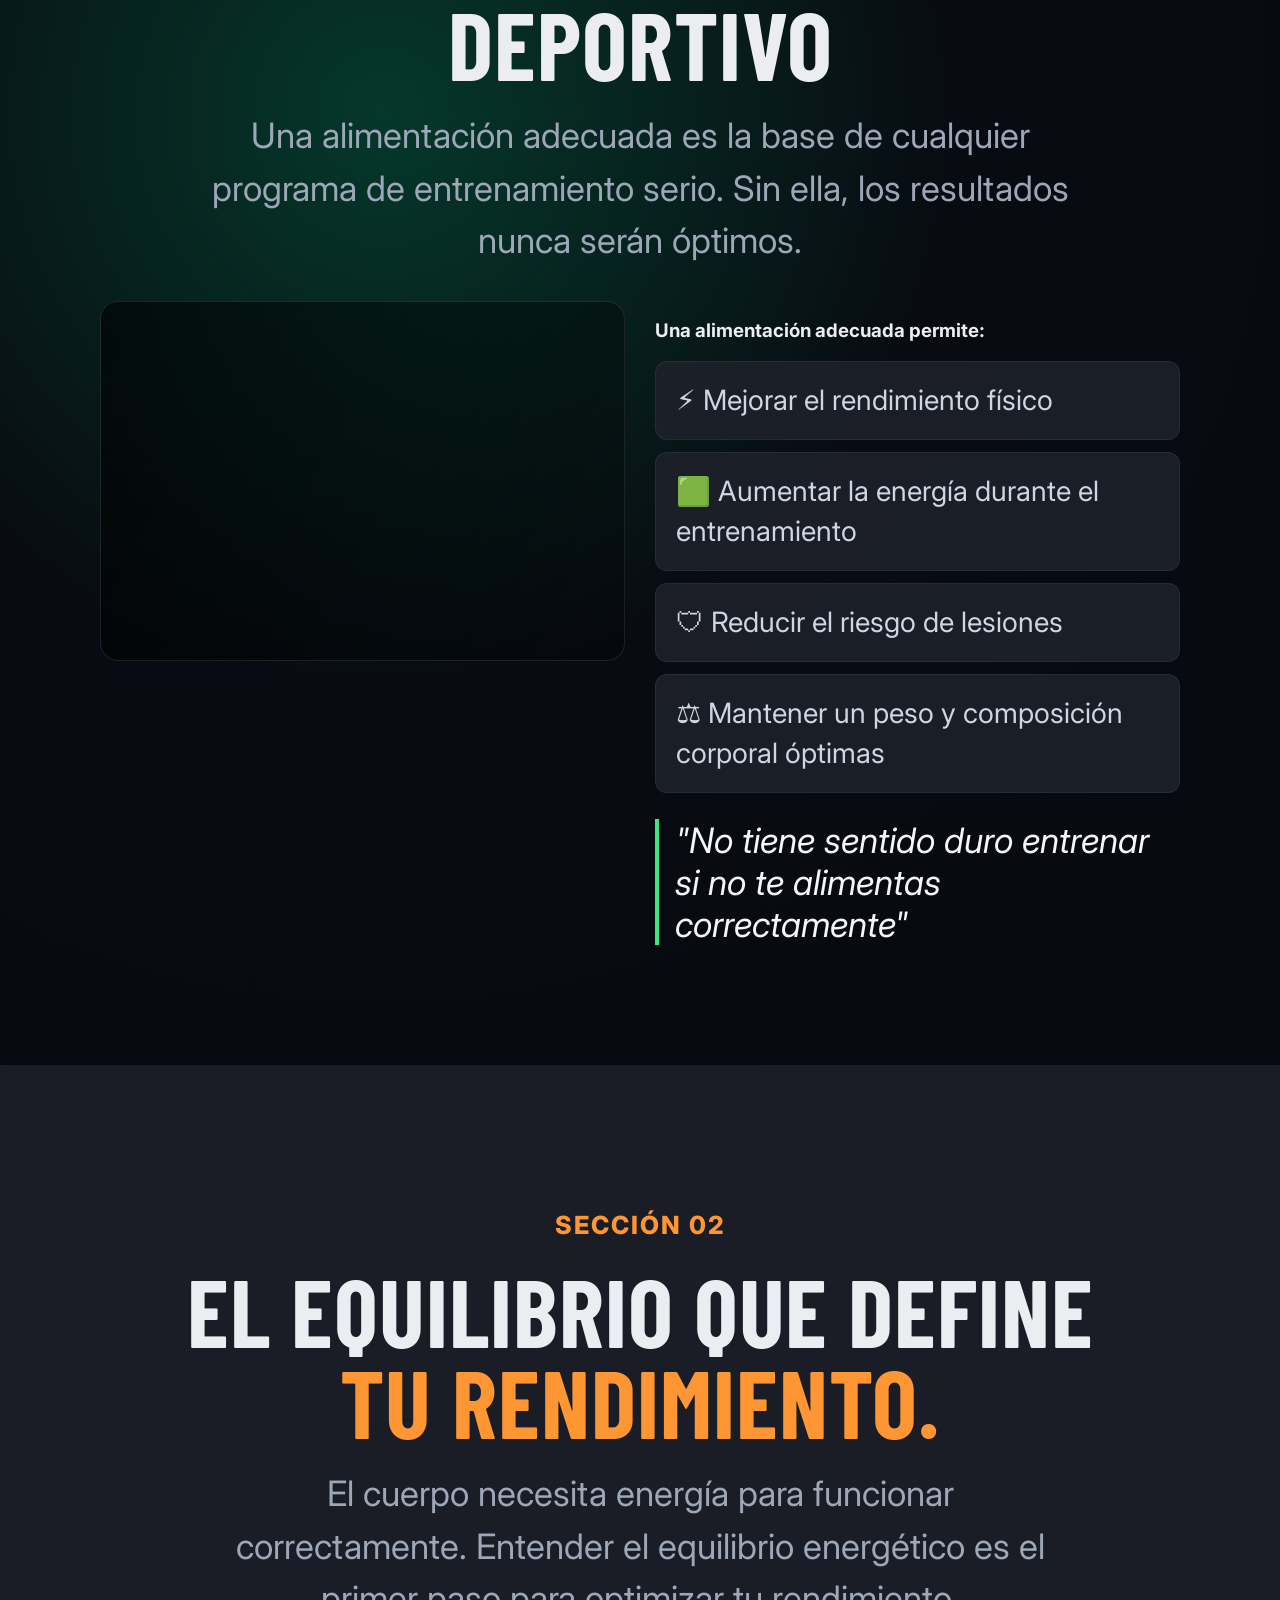
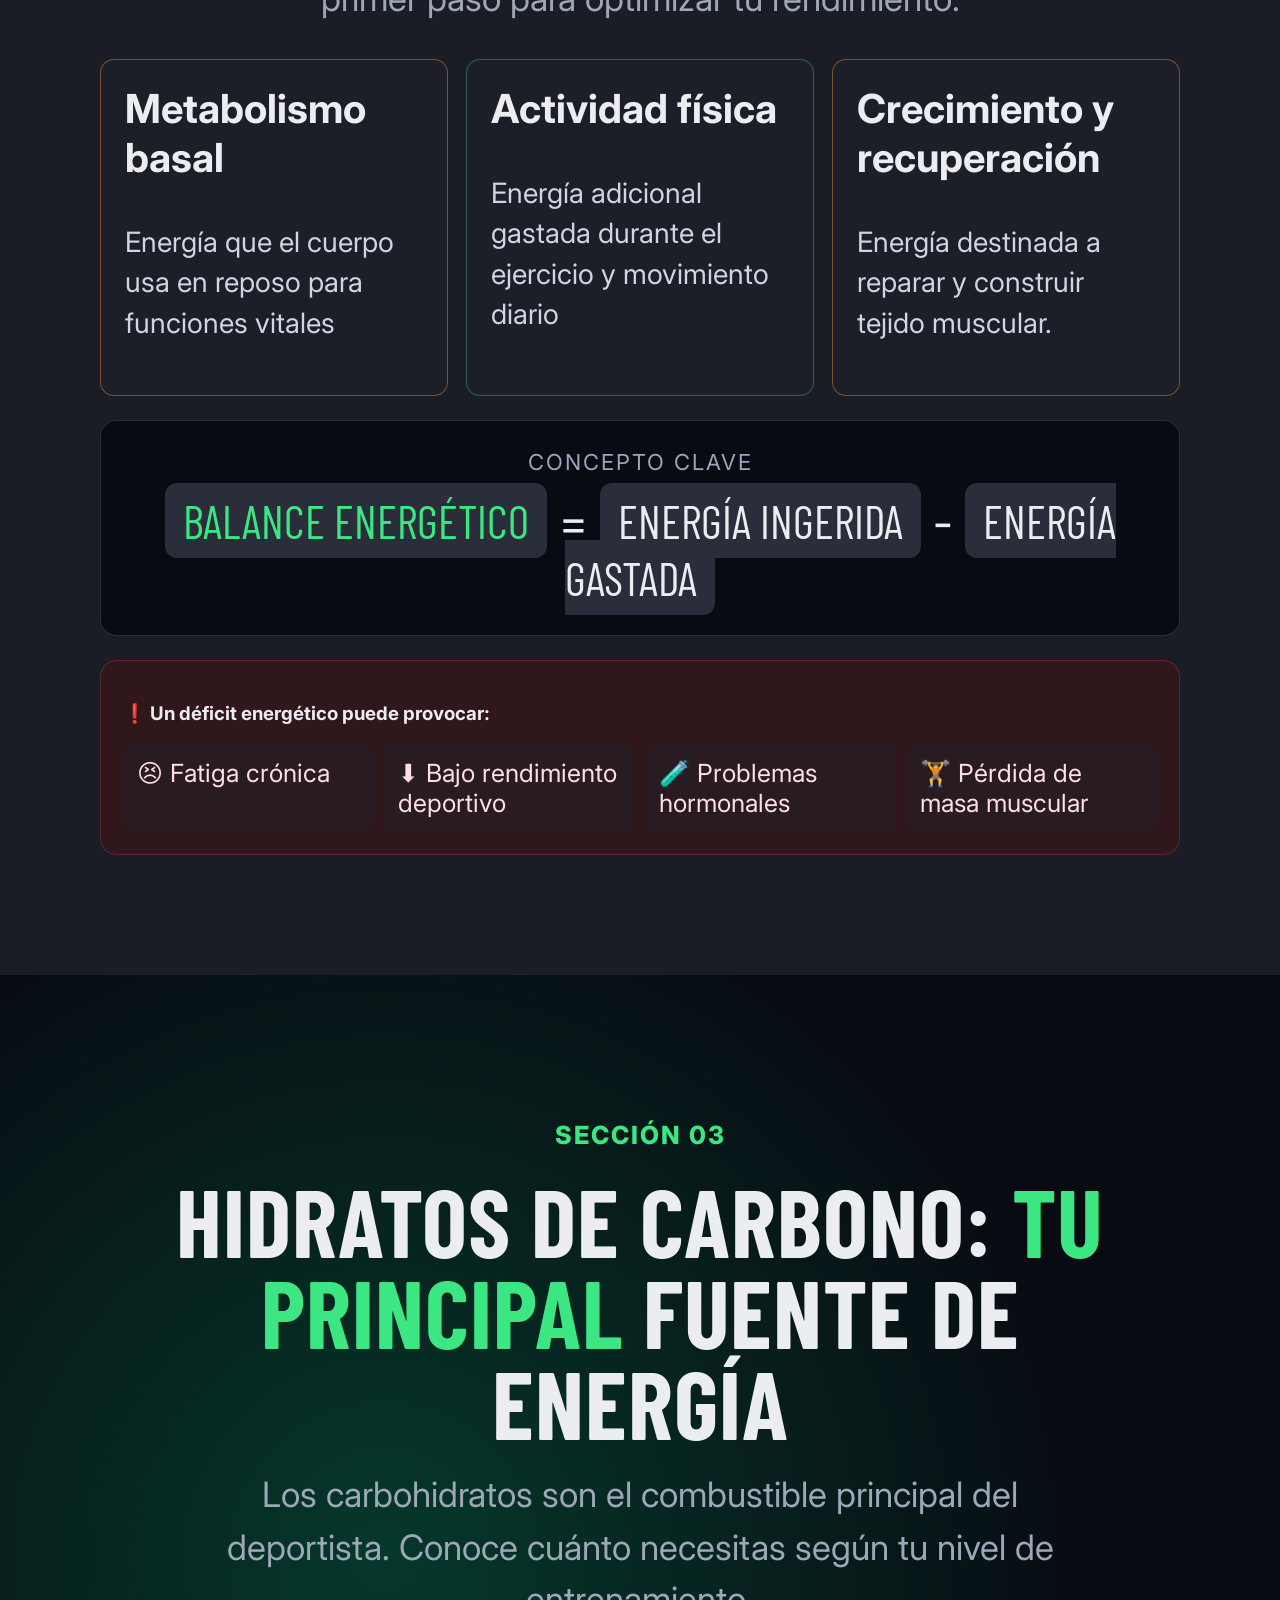
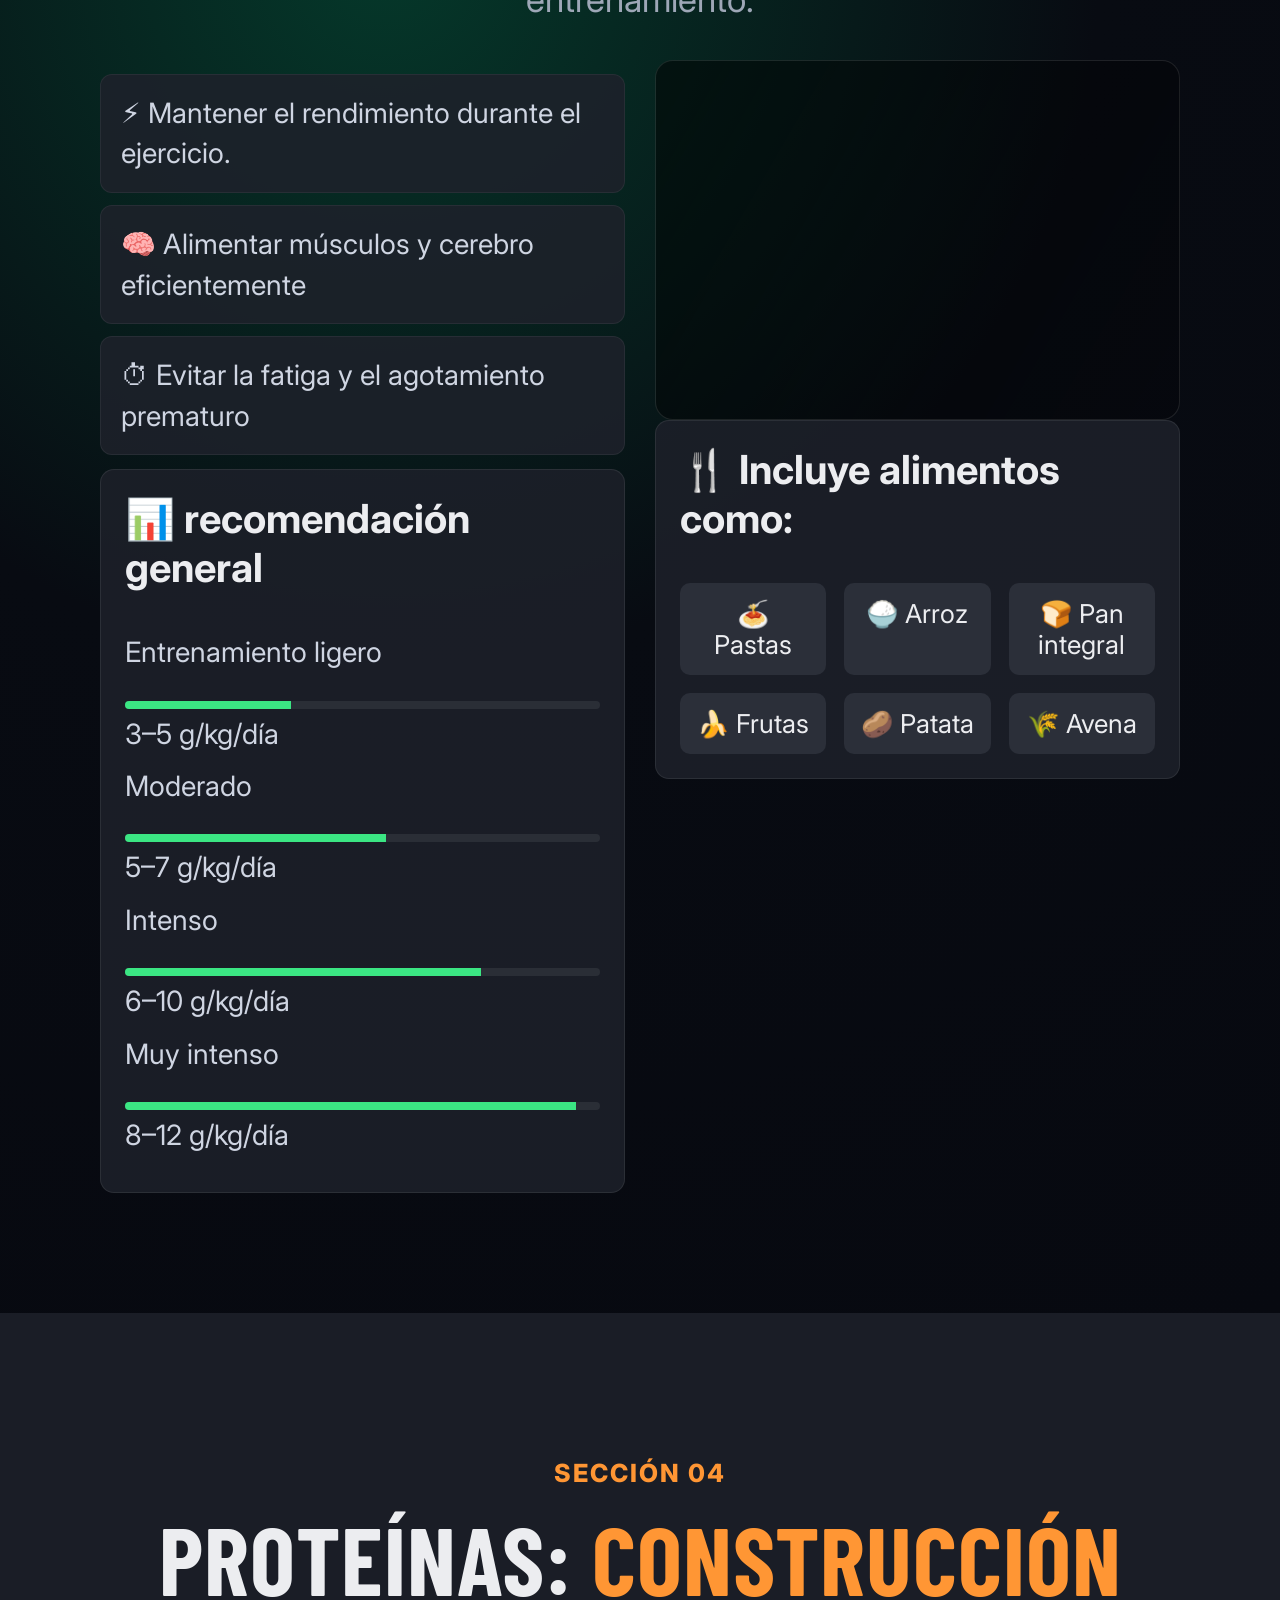
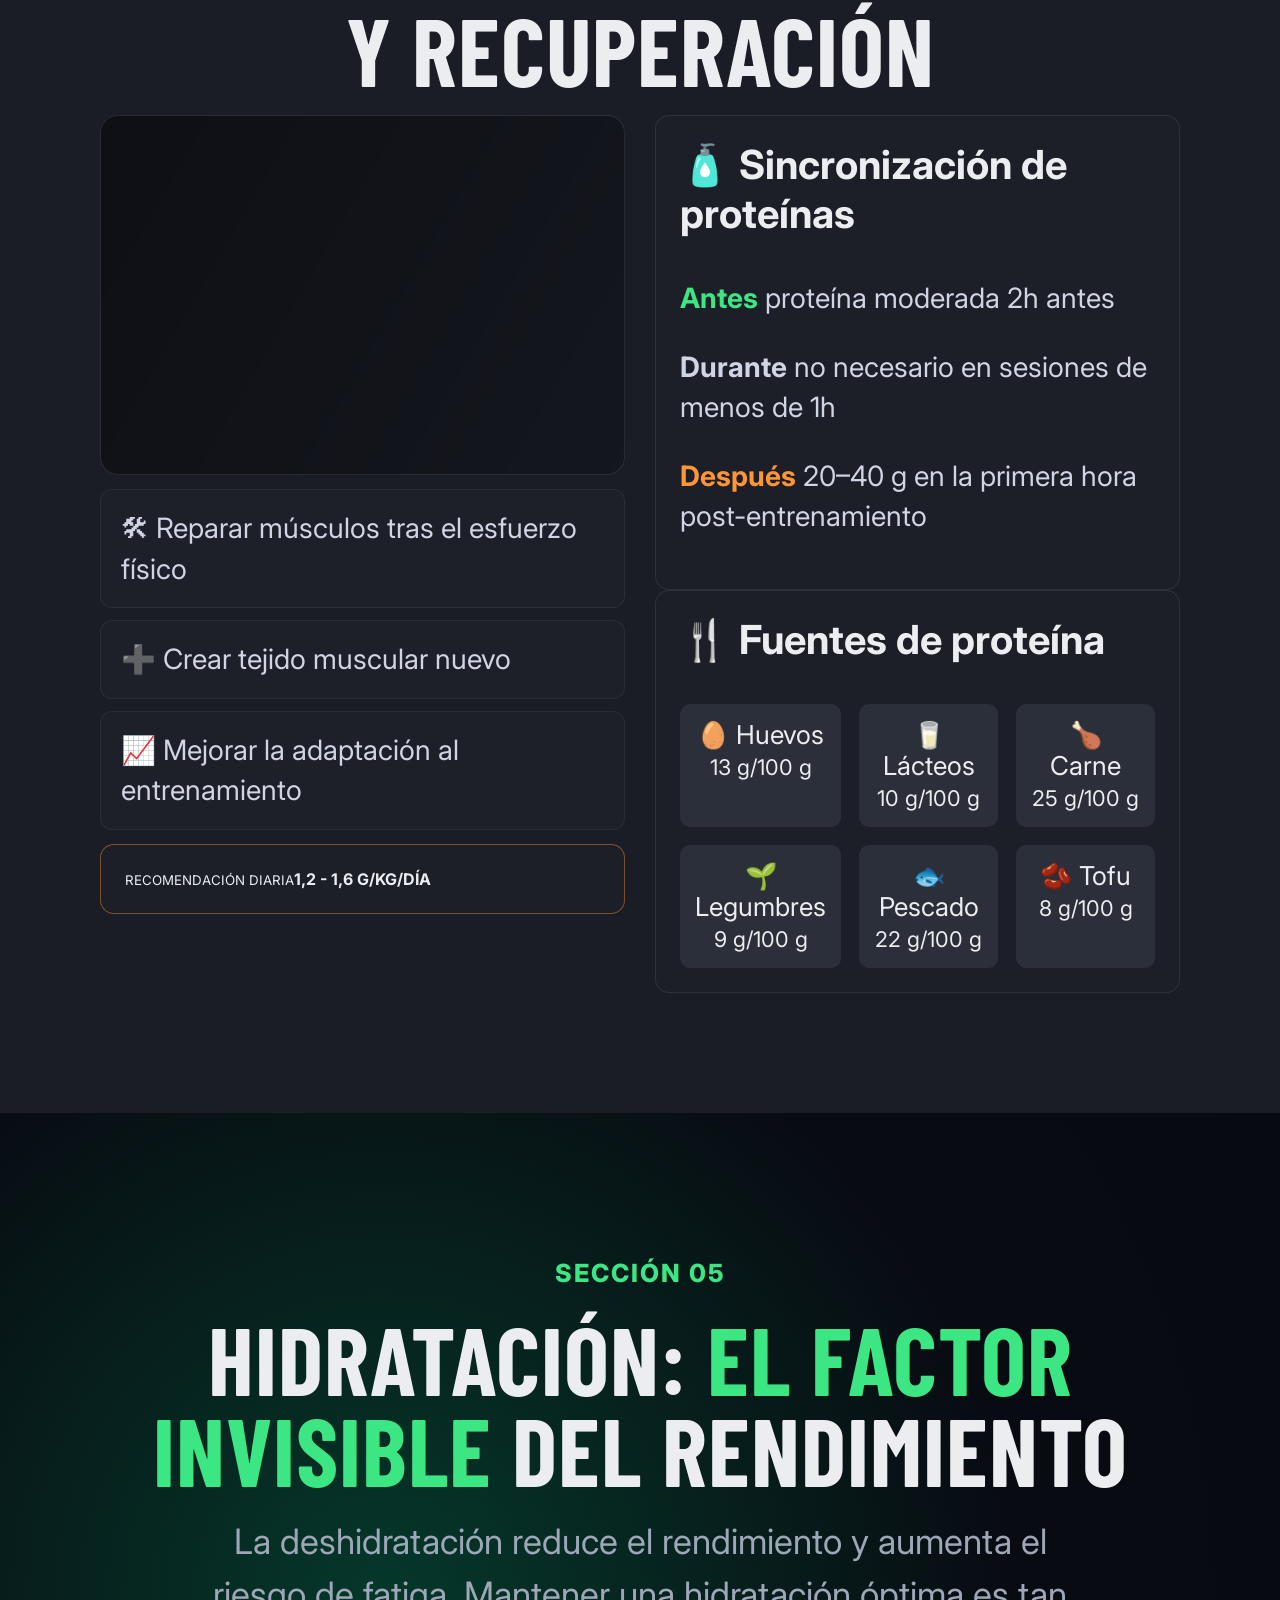
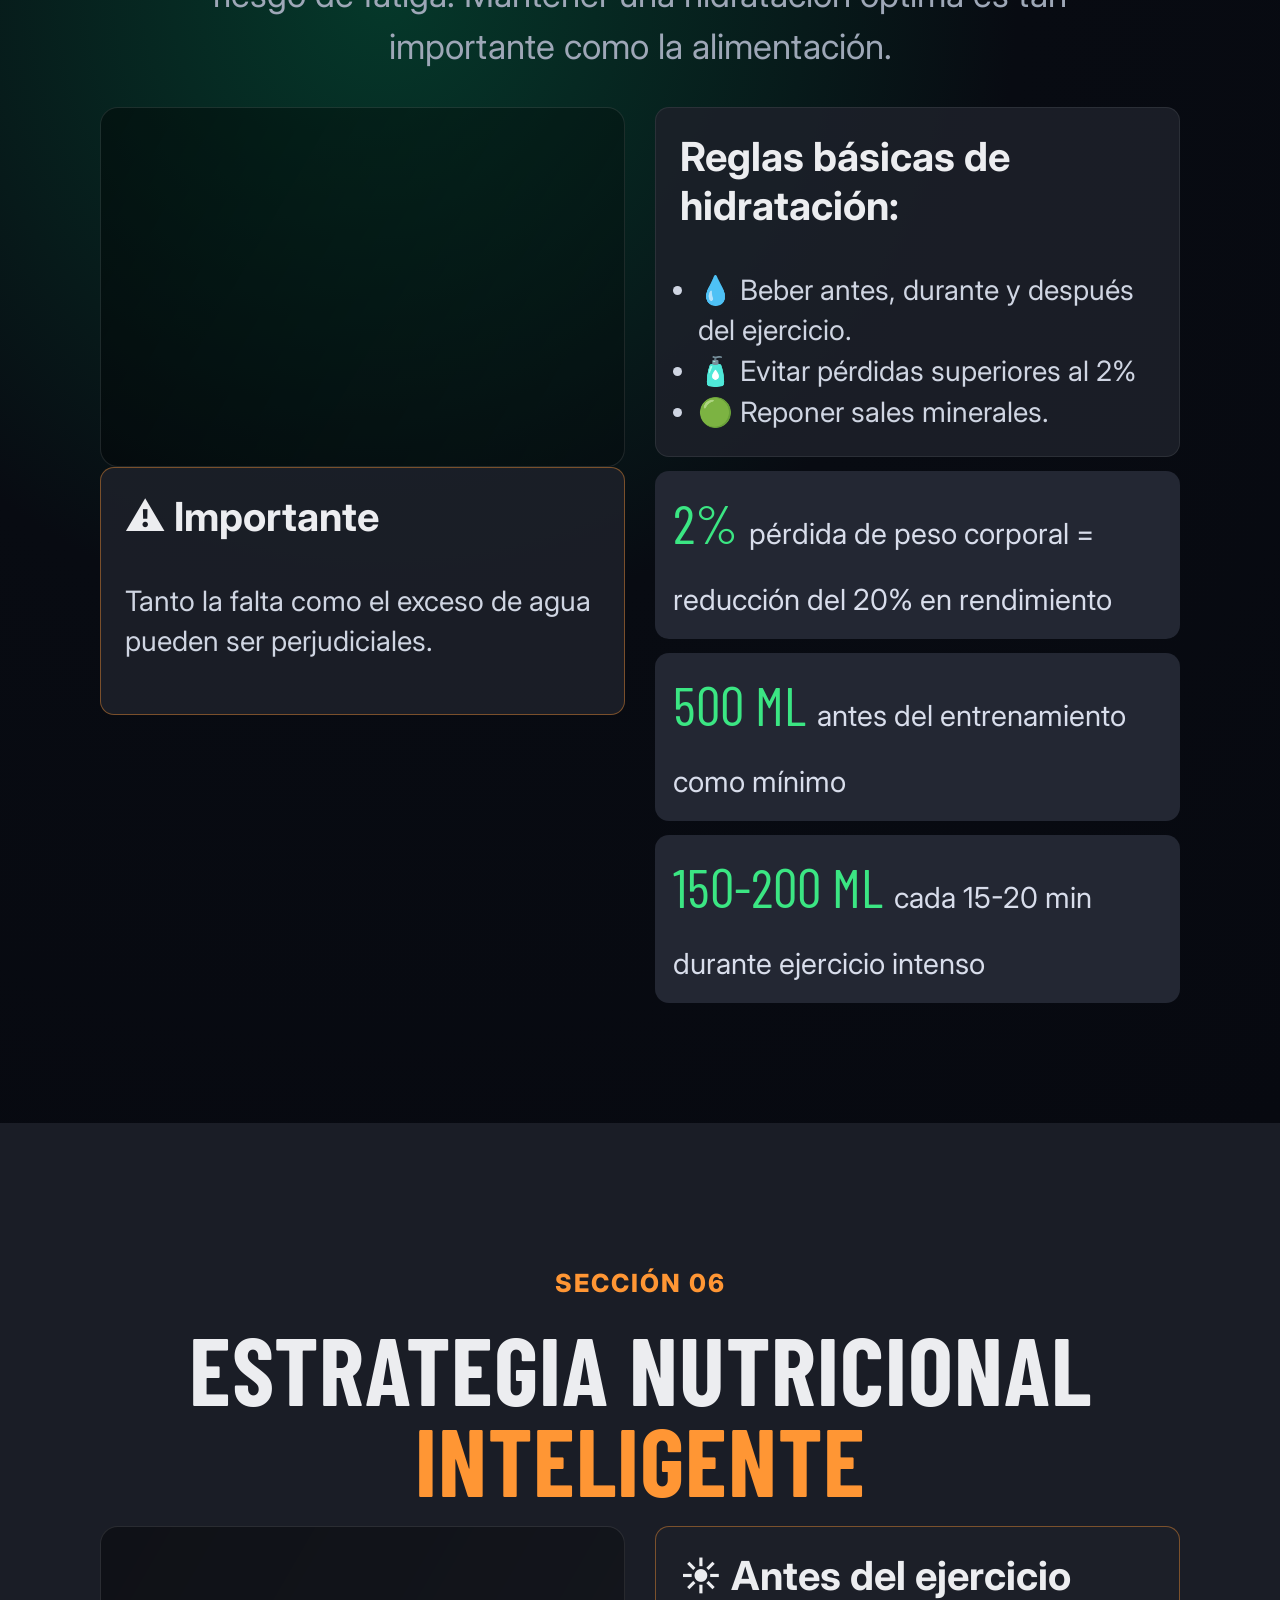
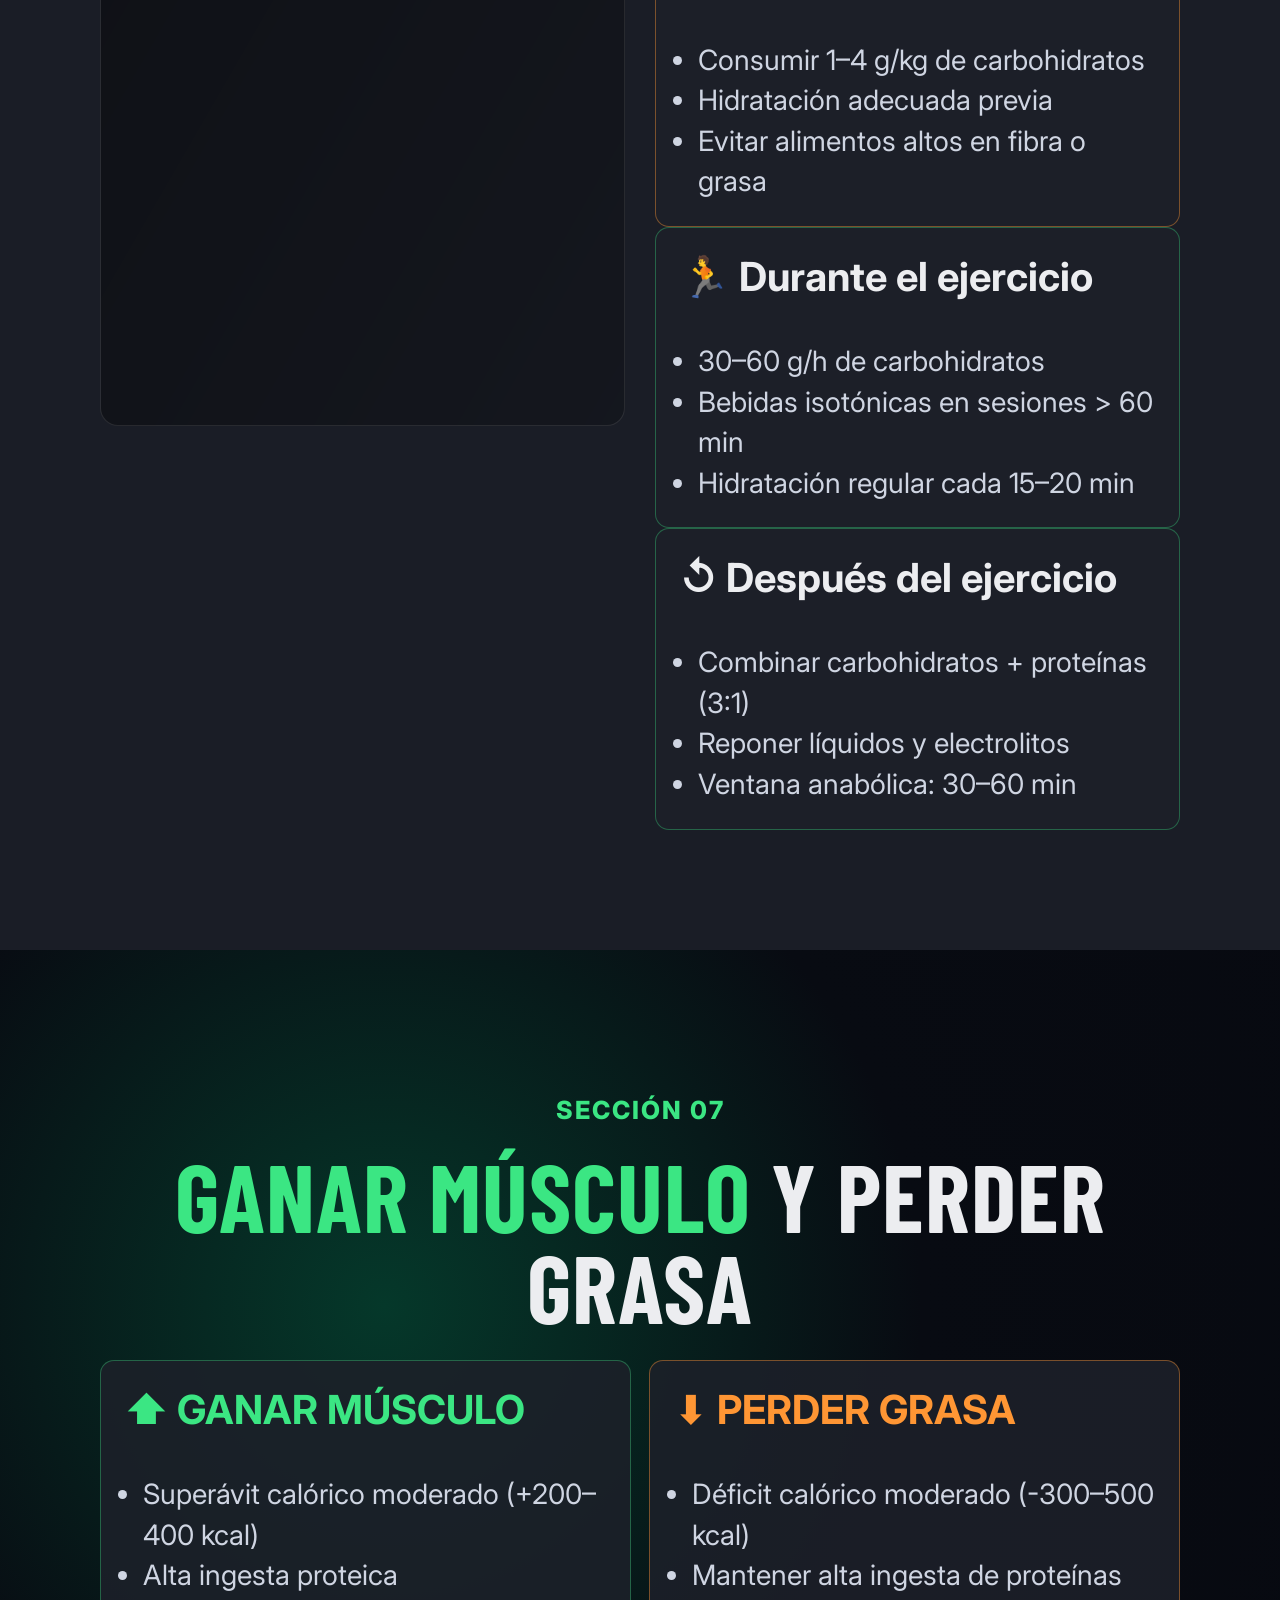
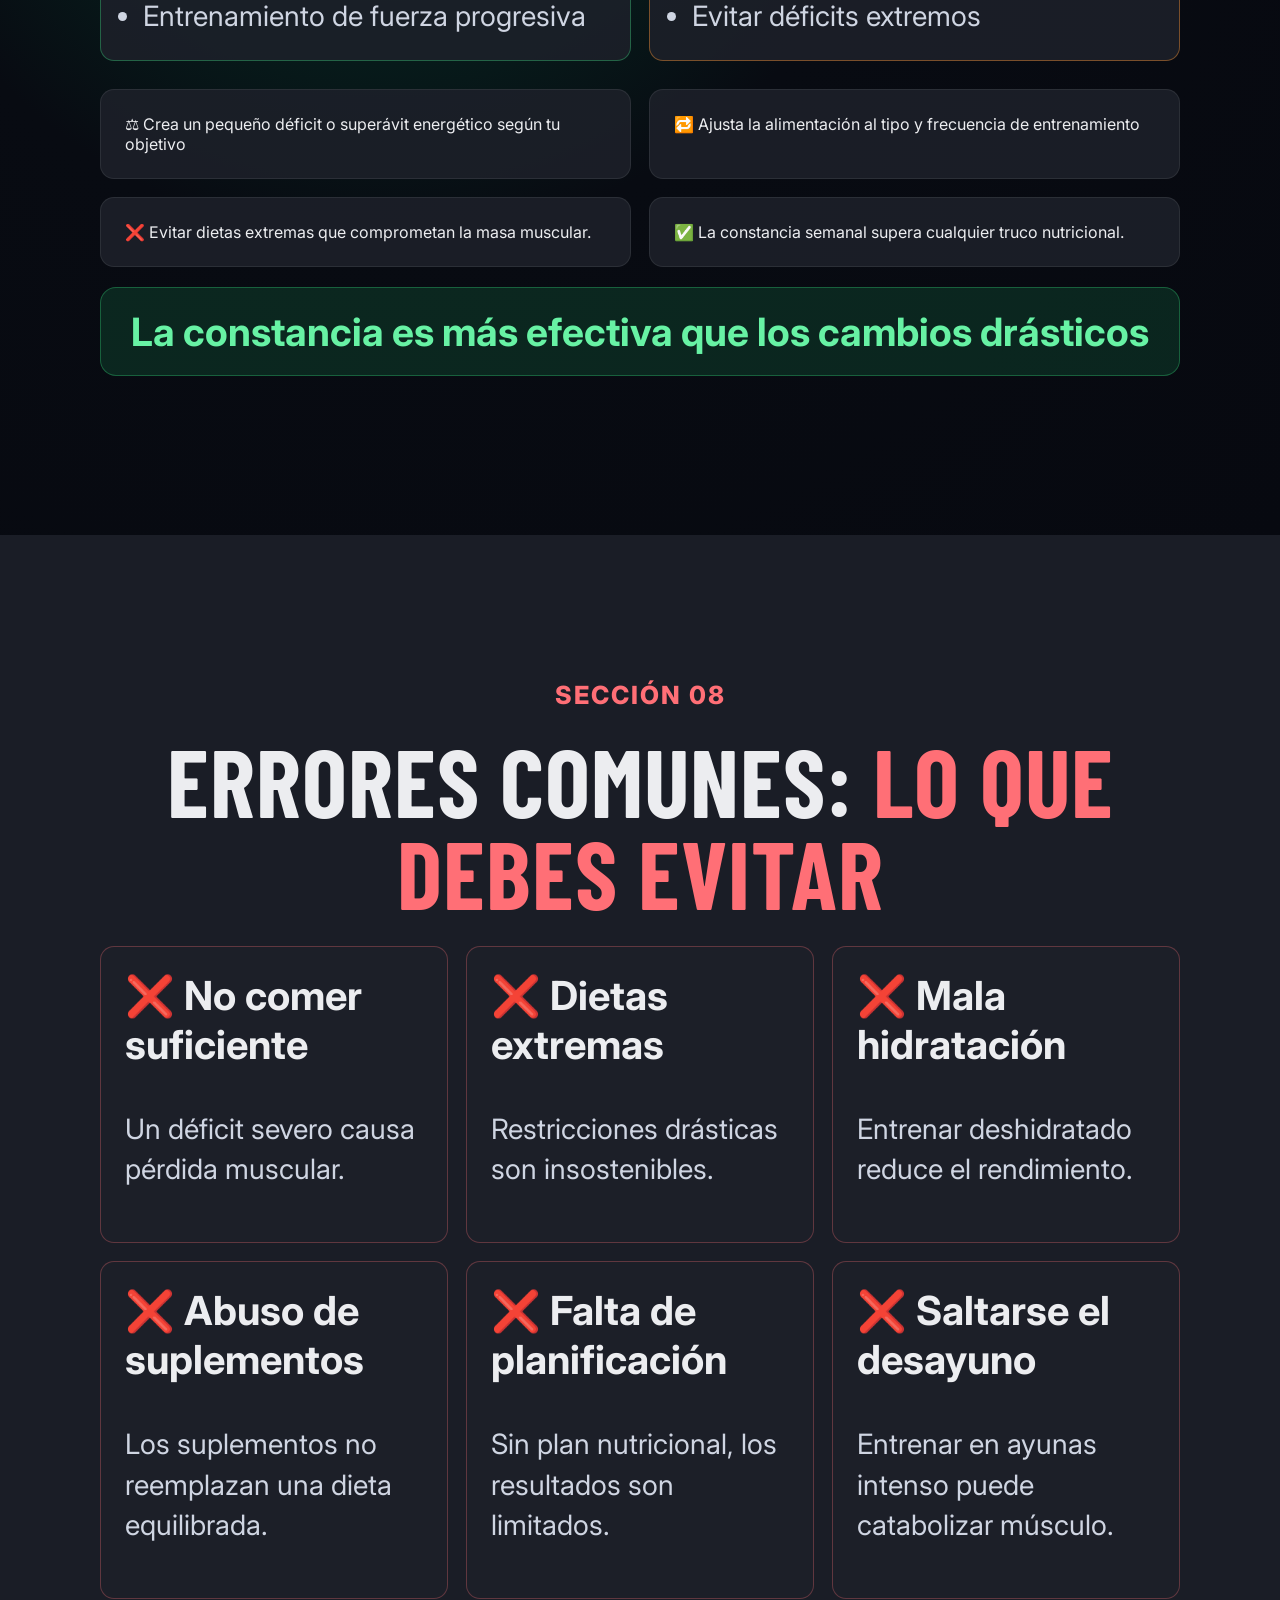
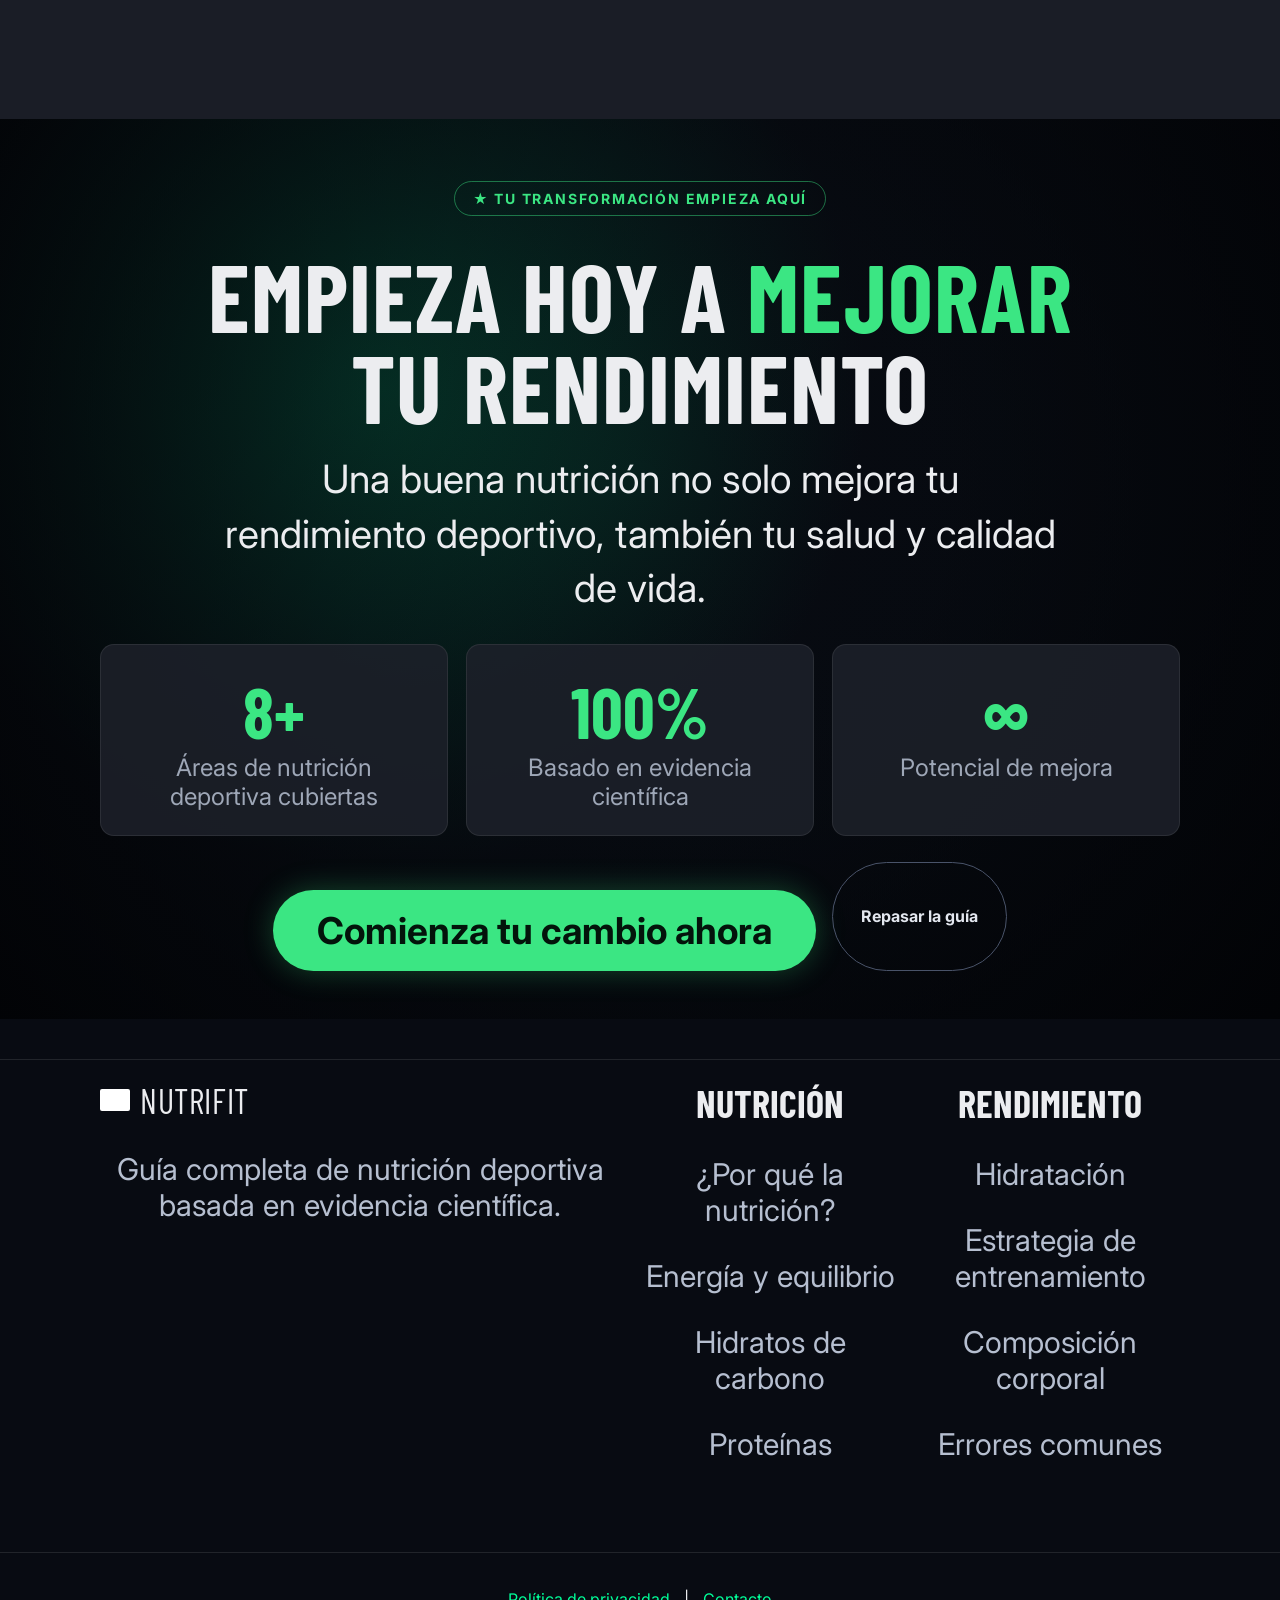
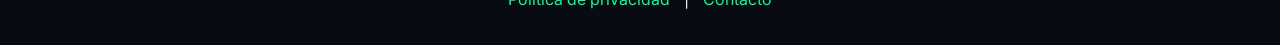
==== commit b46de24e: "Update index.html" ====
--- a/index.html
+++ b/index.html
@@ -14,6 +14,7 @@
   <body>
     <header class="topbar">
       <div class="brand">
+        <img class="brand-logo" src="assets/nutrifit-logo.svg" alt="Logo NutriFit" />
         <span>NUTRIFIT</span>
       </div>
       <nav>
@@ -231,7 +232,7 @@
     <footer>
       <div class="container footer-grid">
         <div>
-          </div><span>NUTRIFIT</span></div>
+         <div class="brand"><div class="logo-box"> </div><span>NUTRIFIT</span></div>
           <p>Guía completa de nutrición deportiva basada en evidencia científica.</p>
         </div>
         <div><h4>NUTRICIÓN</h4><p>¿Por qué la nutrición?</p><p>Energía y equilibrio</p><p>Hidratos de carbono</p><p>Proteínas</p></div>
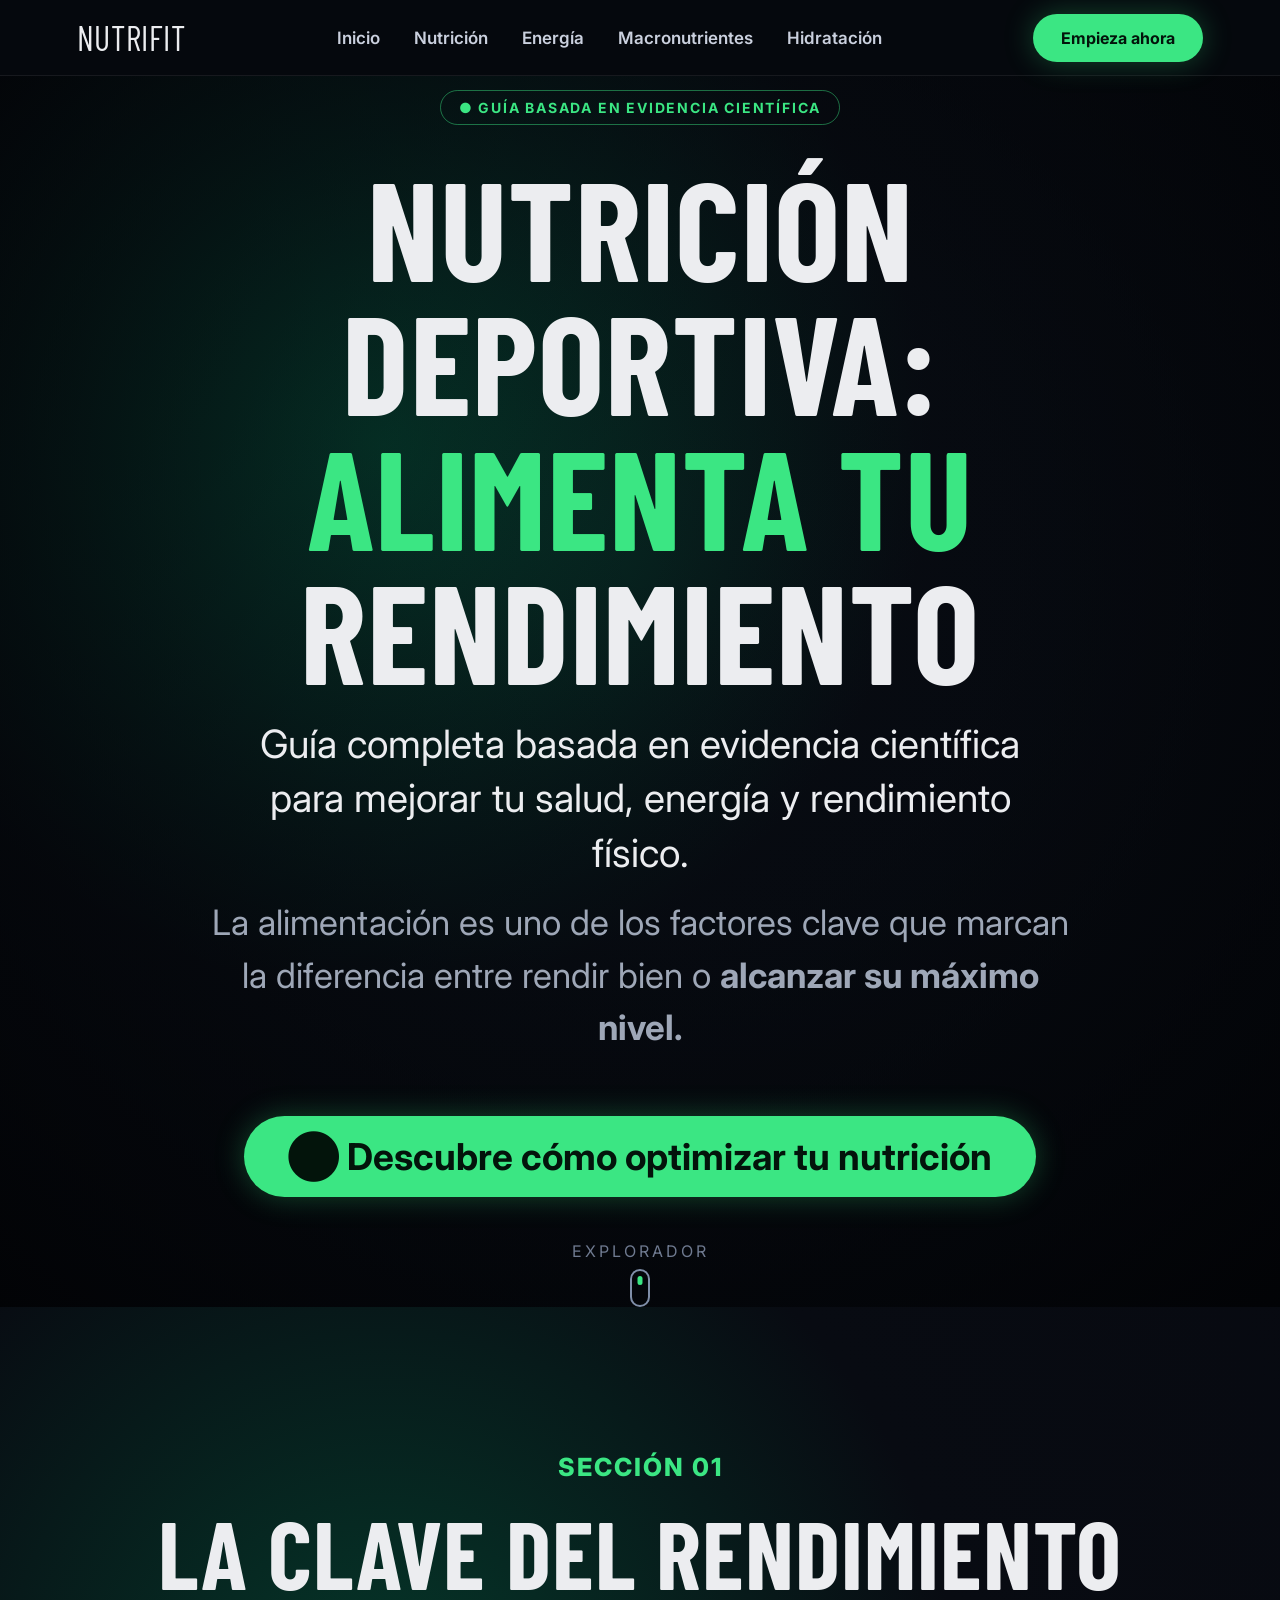
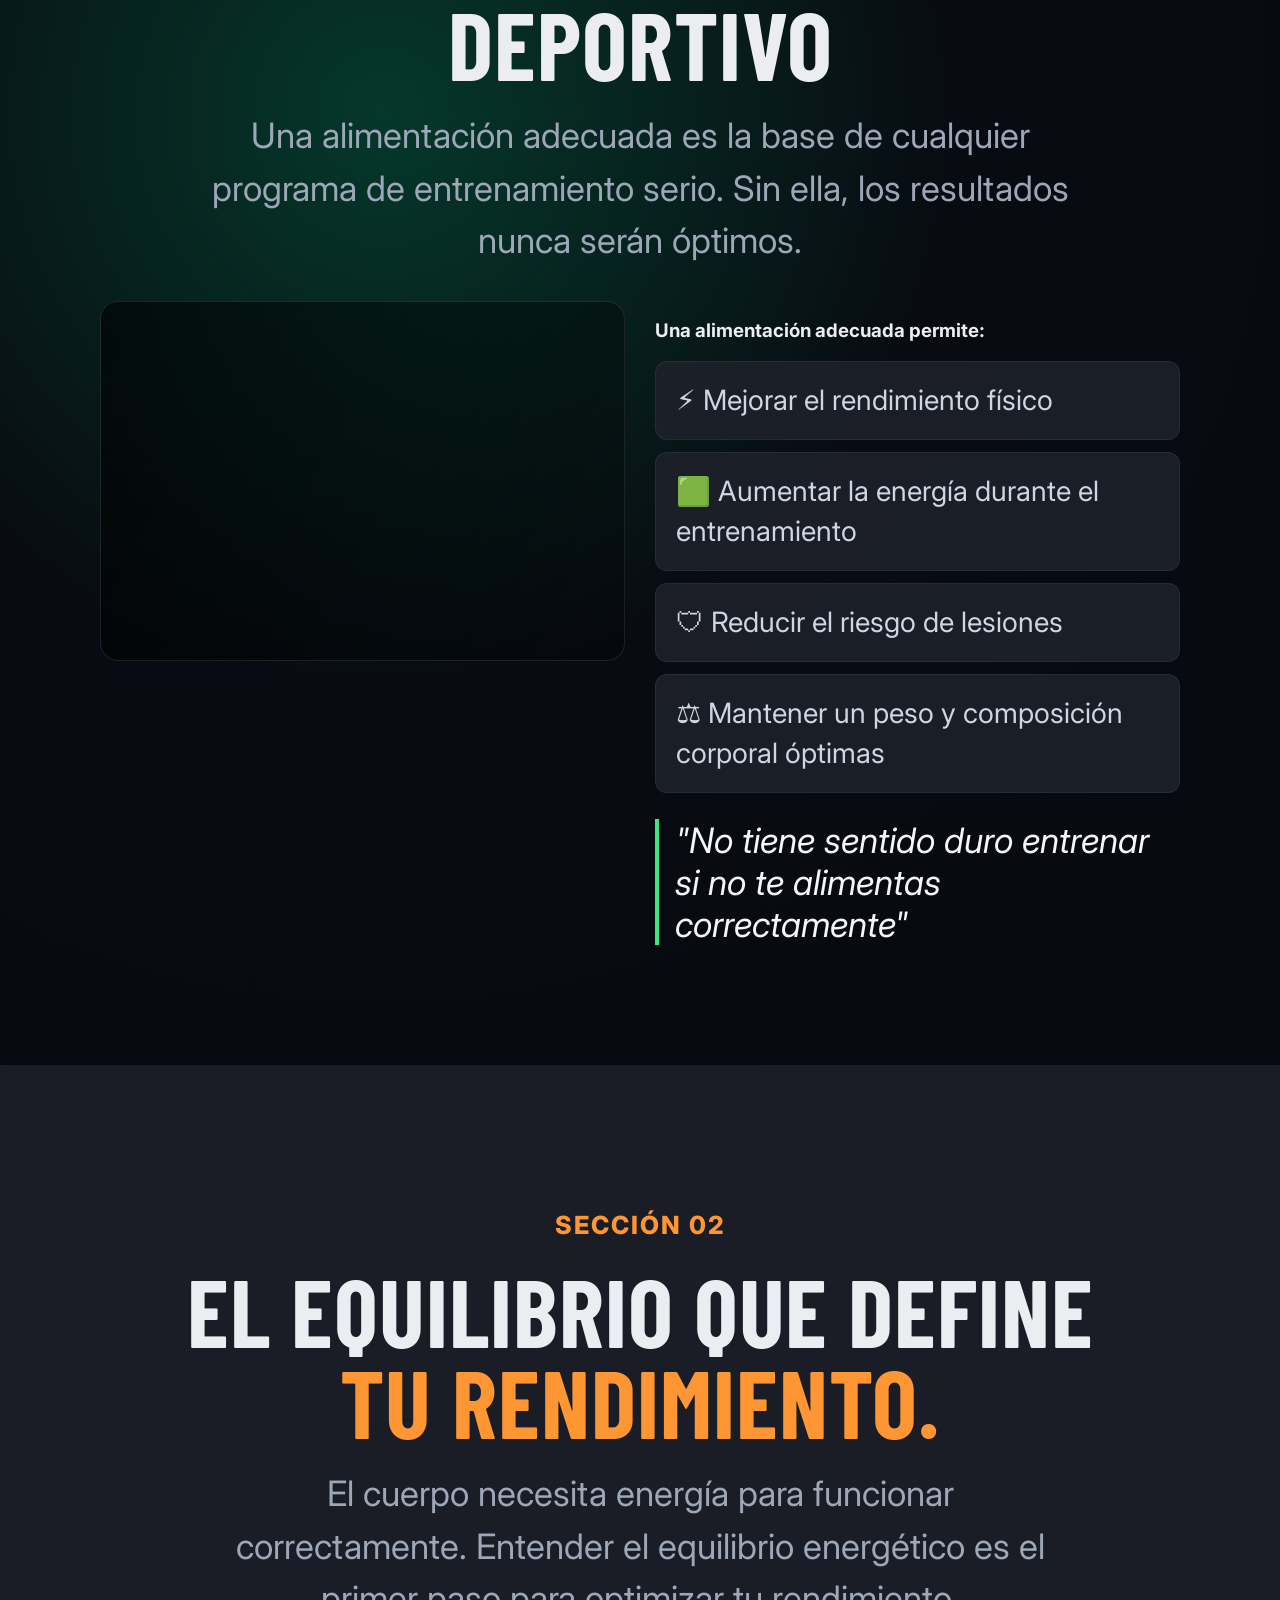
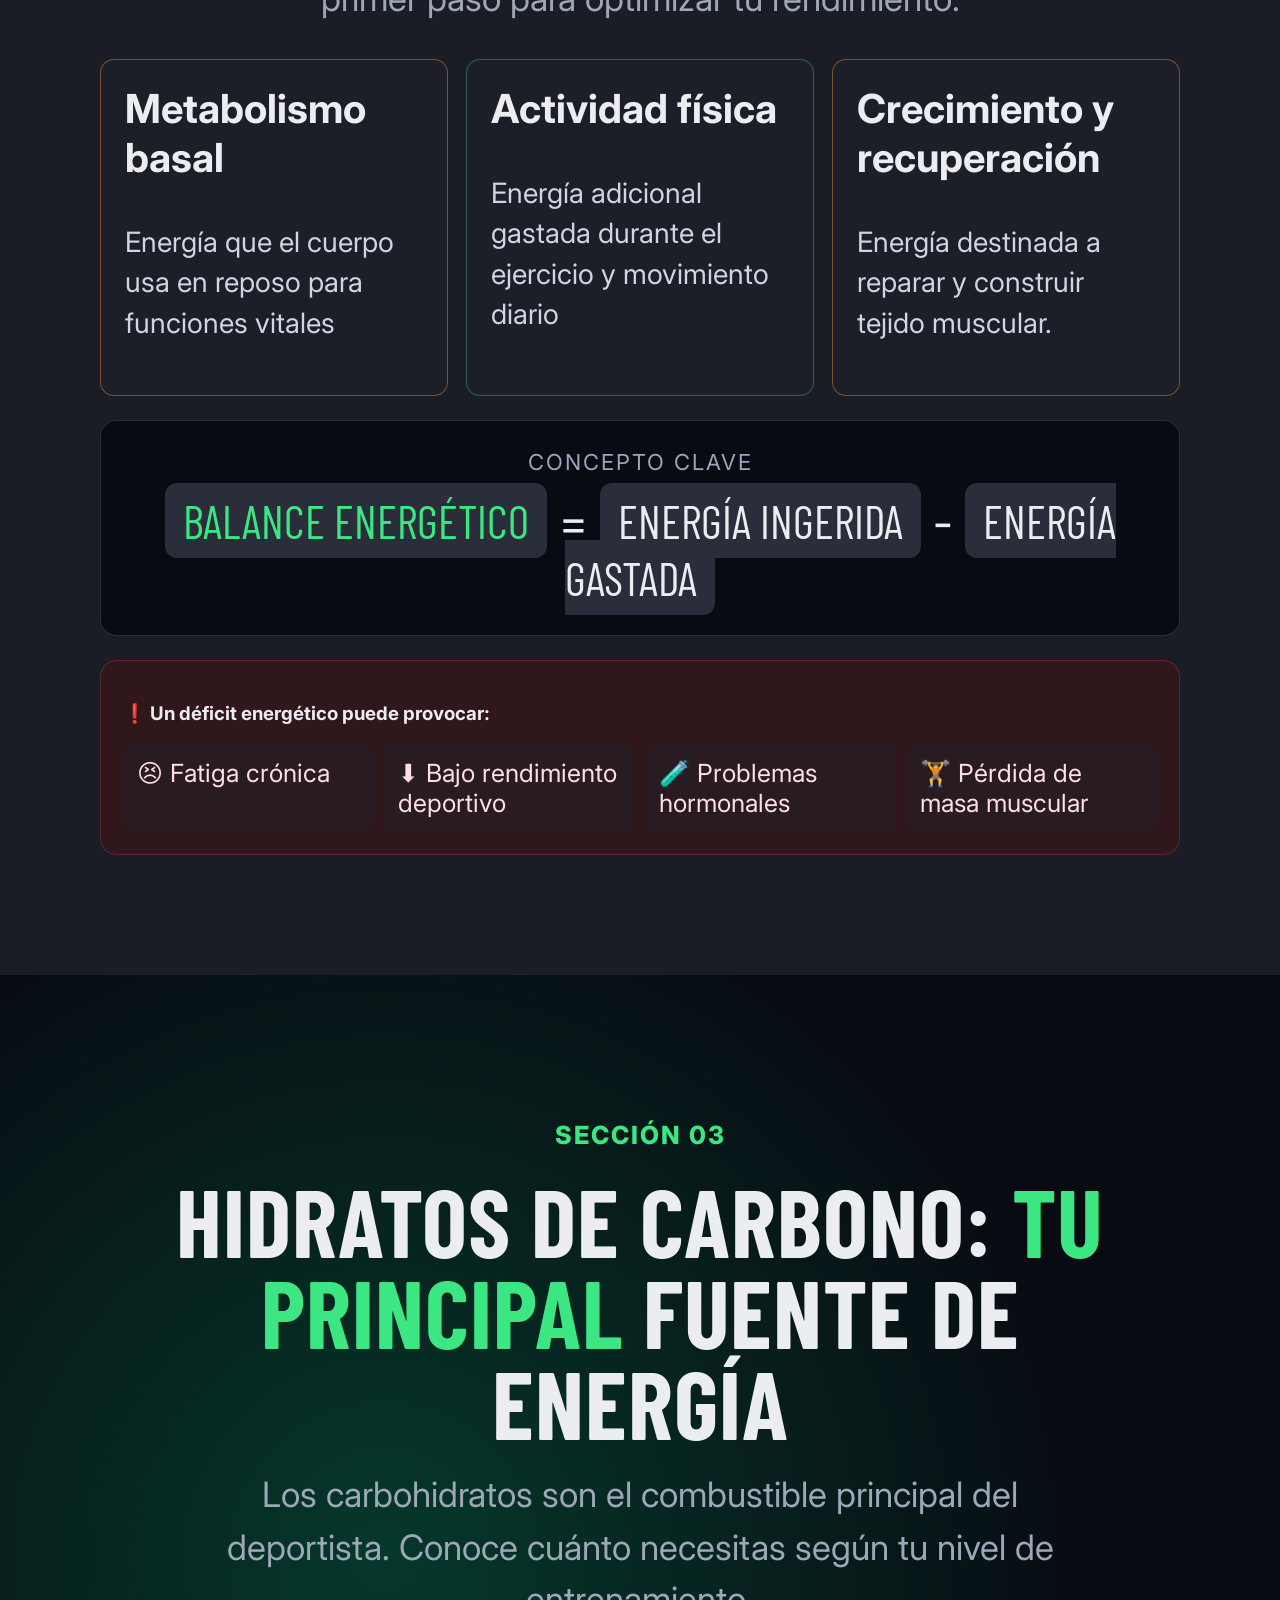
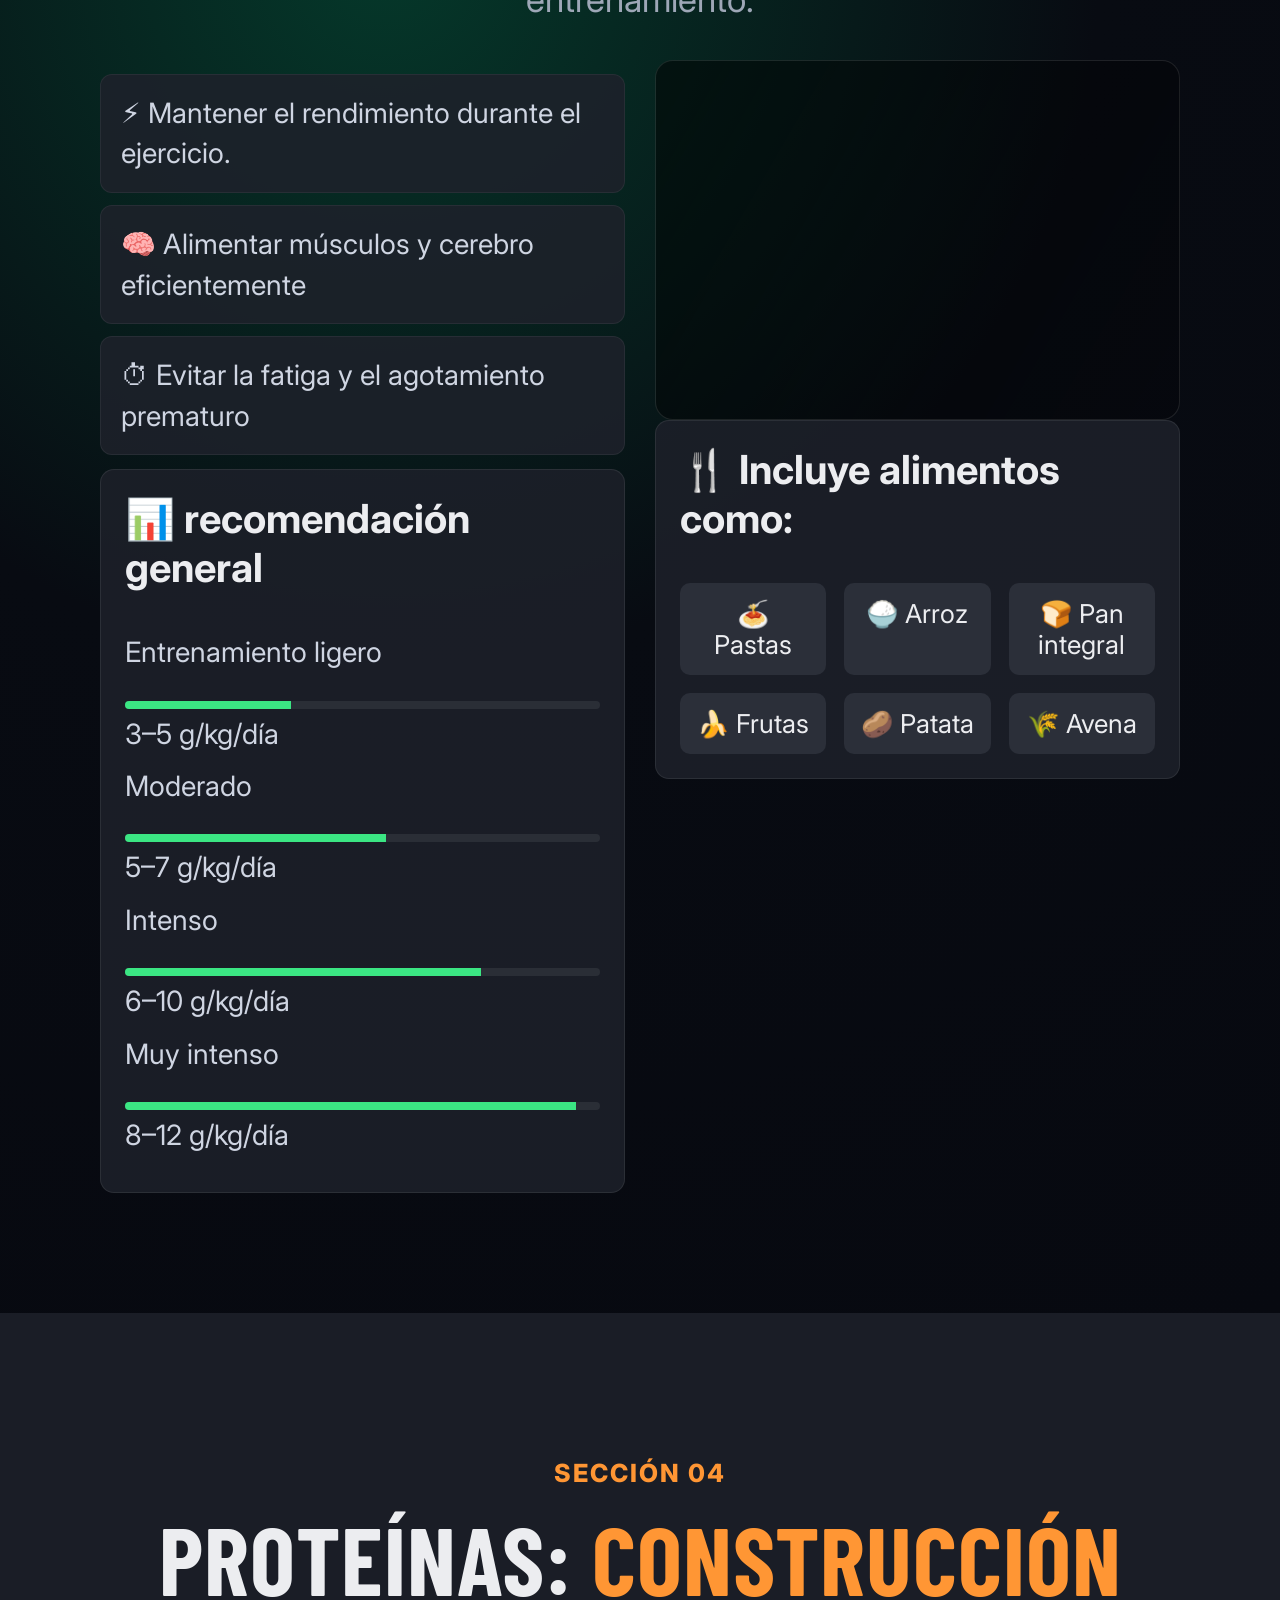
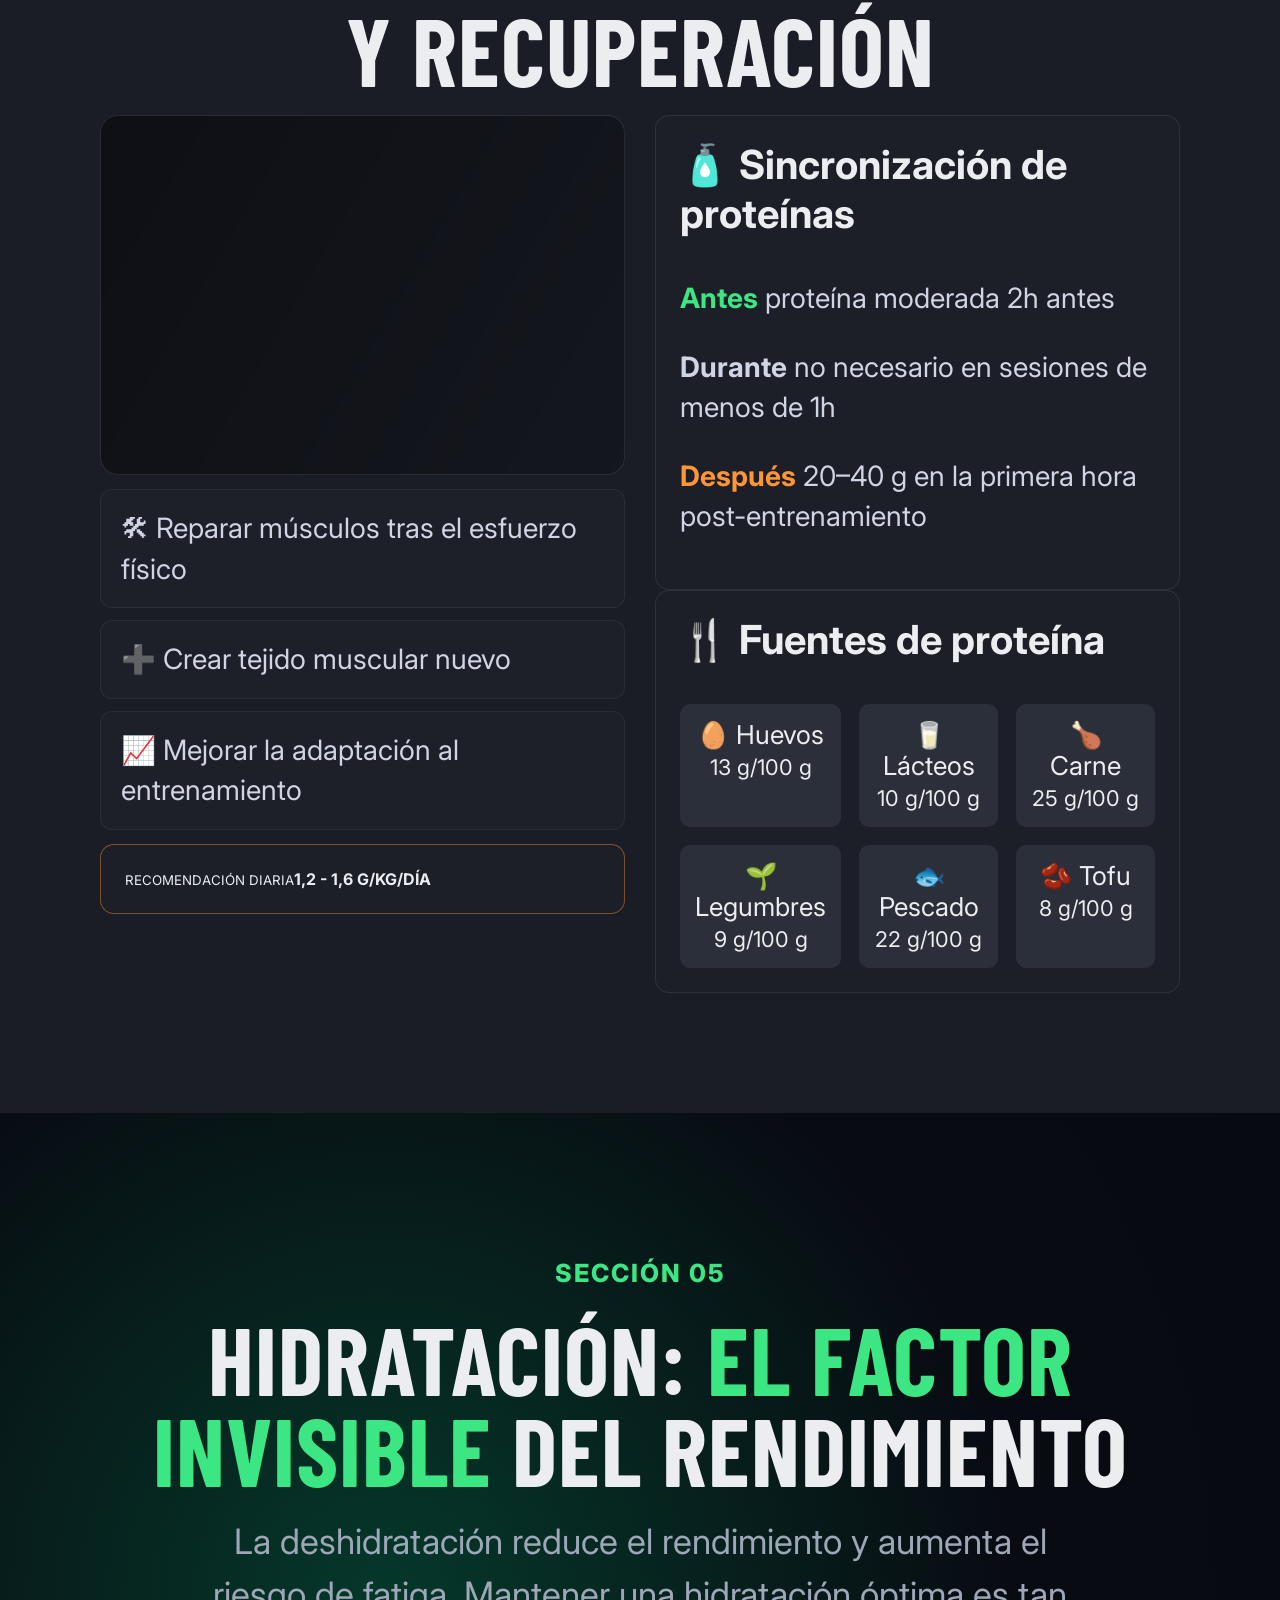
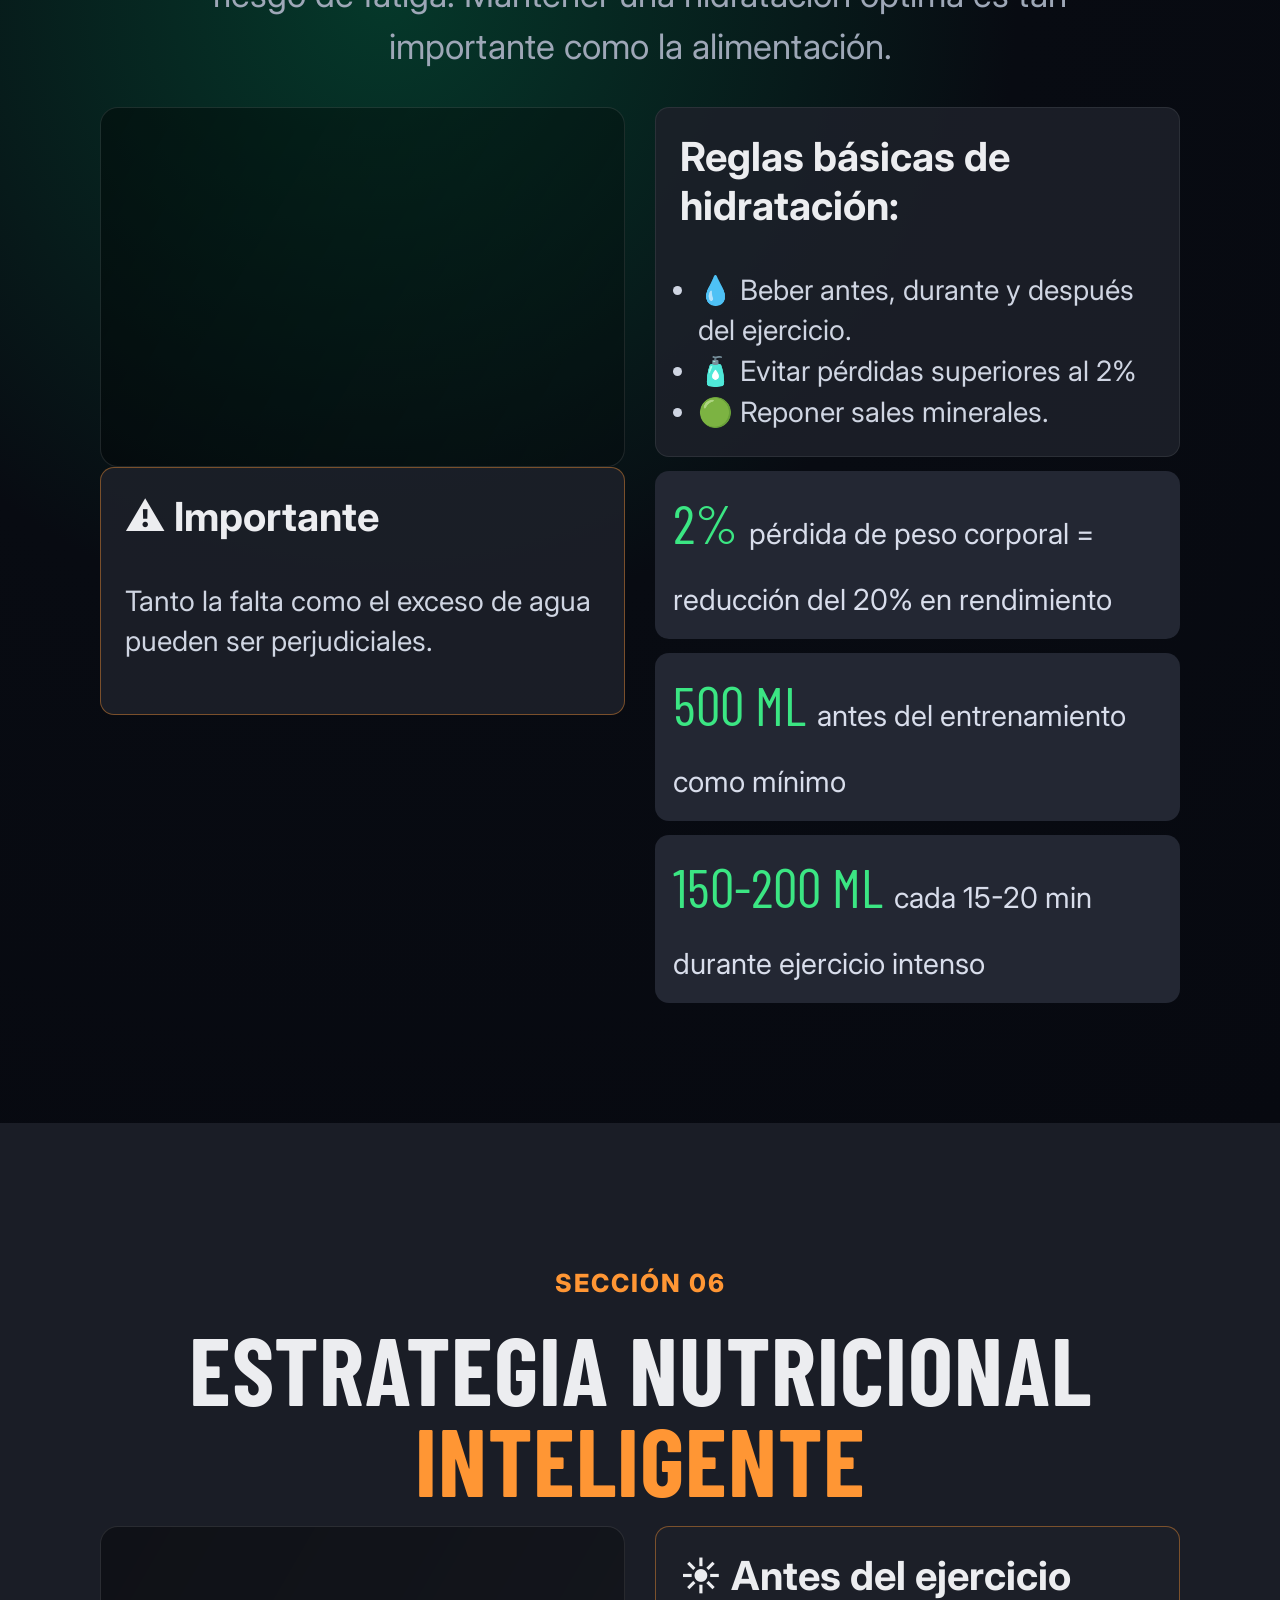
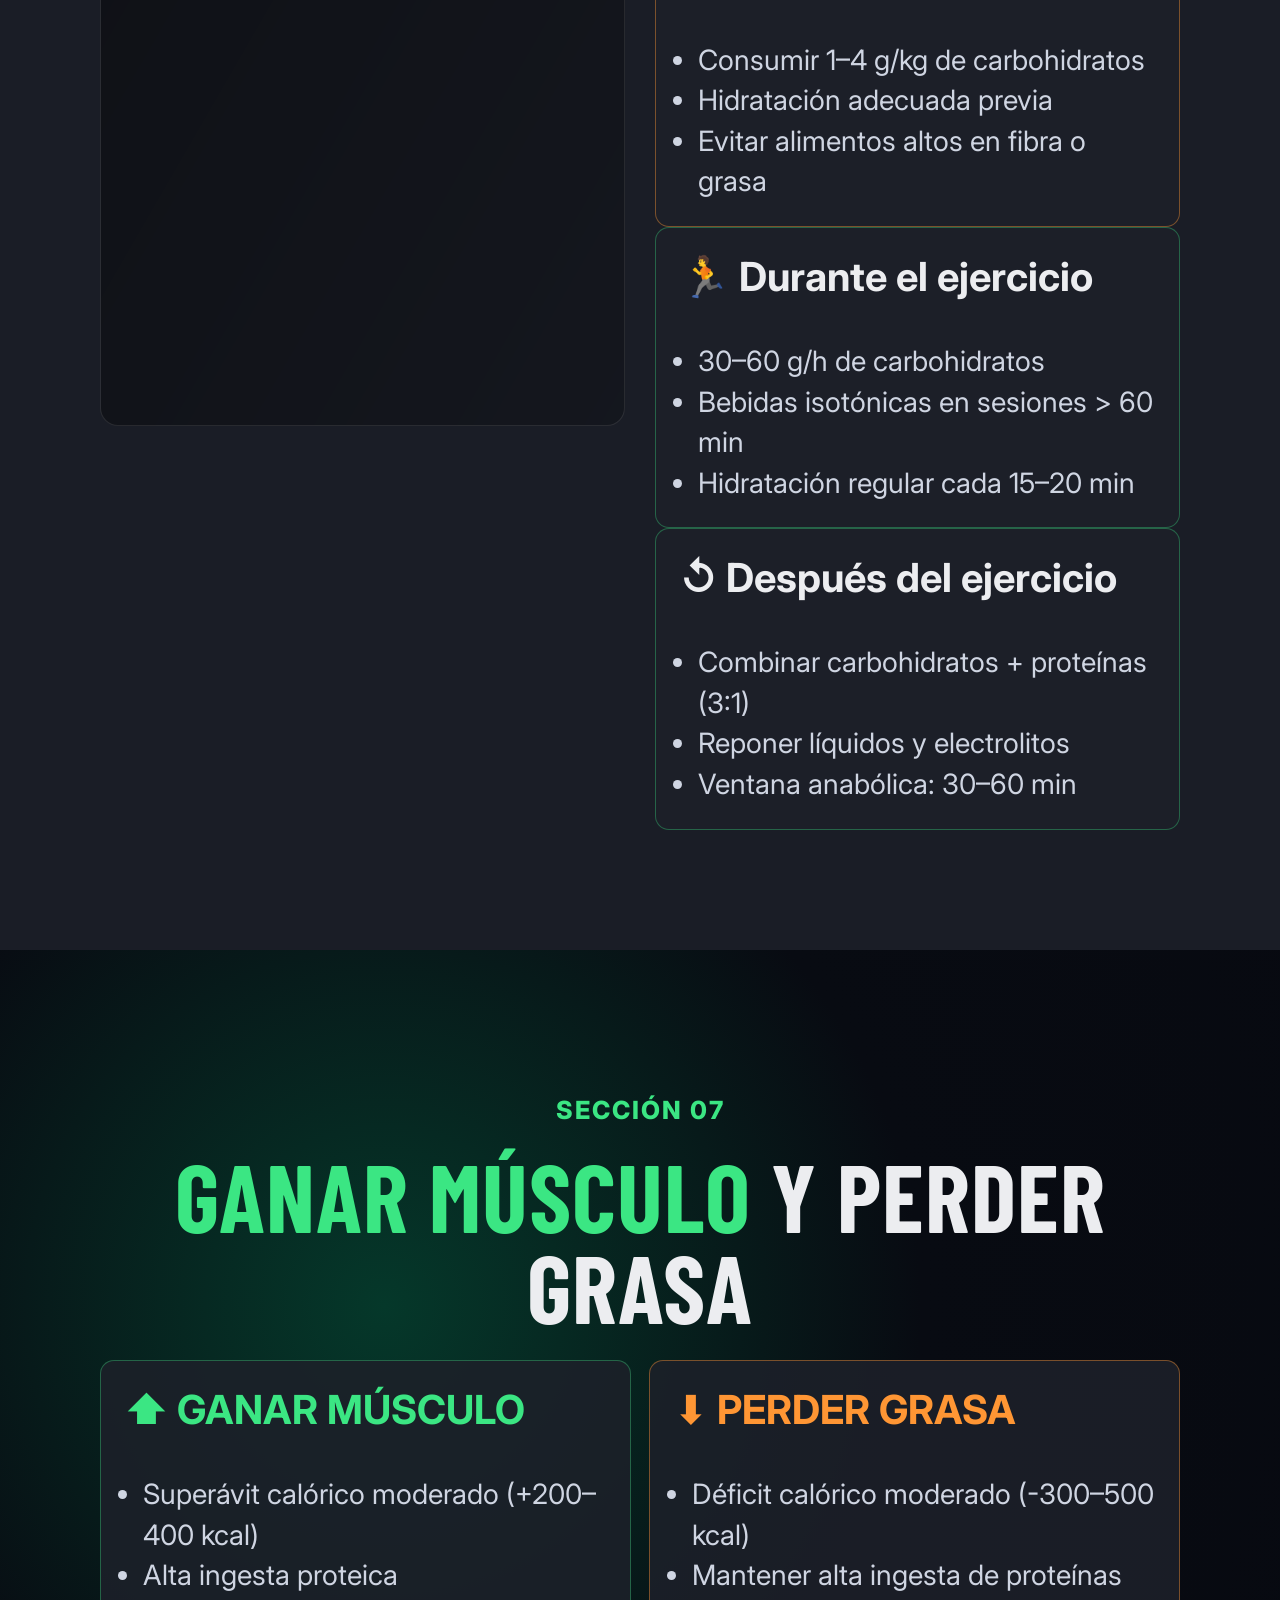
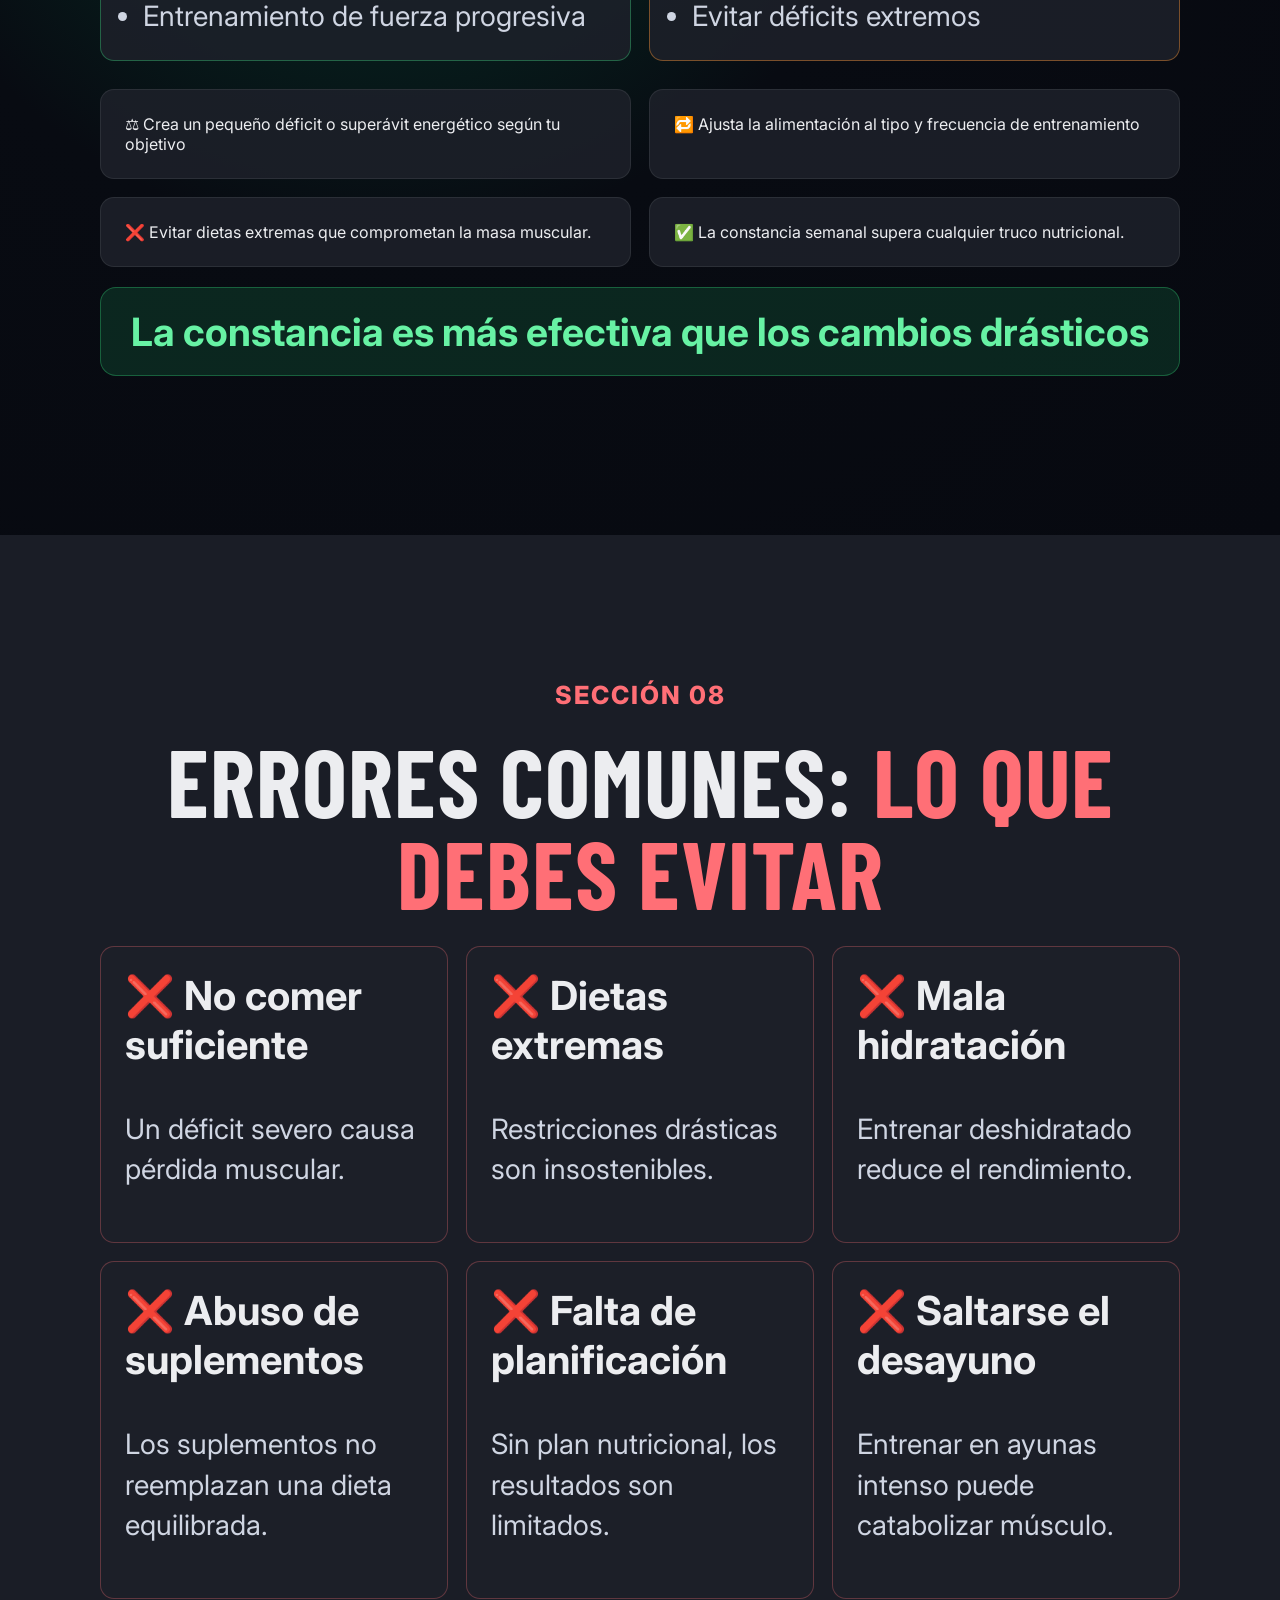
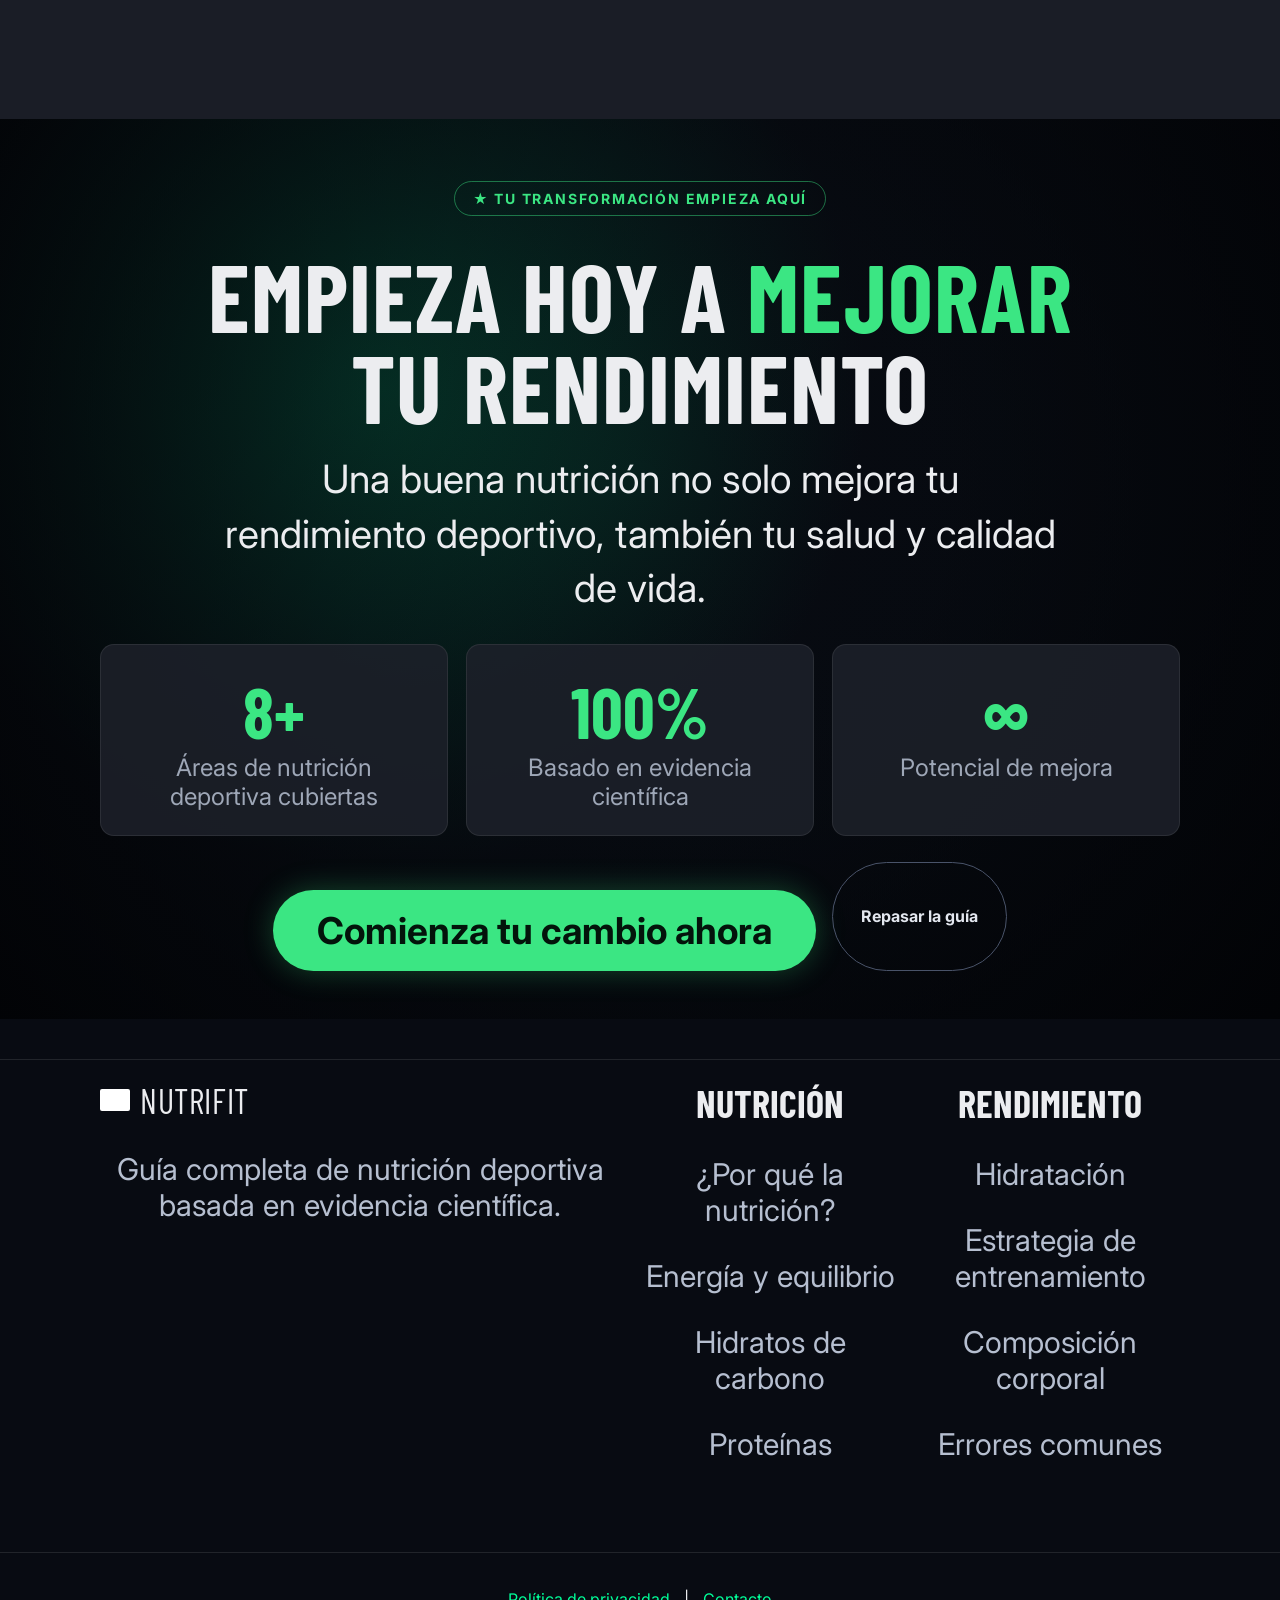
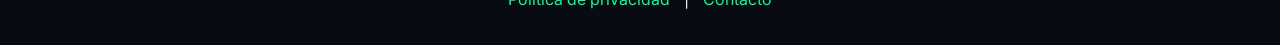
==== commit 3a5457e3: "Update index.html" ====
--- a/index.html
+++ b/index.html
@@ -14,7 +14,6 @@
   <body>
     <header class="topbar">
       <div class="brand">
-        <img class="brand-logo" src="assets/nutrifit-logo.svg" alt="Logo NutriFit" />
         <span>NUTRIFIT</span>
       </div>
       <nav>
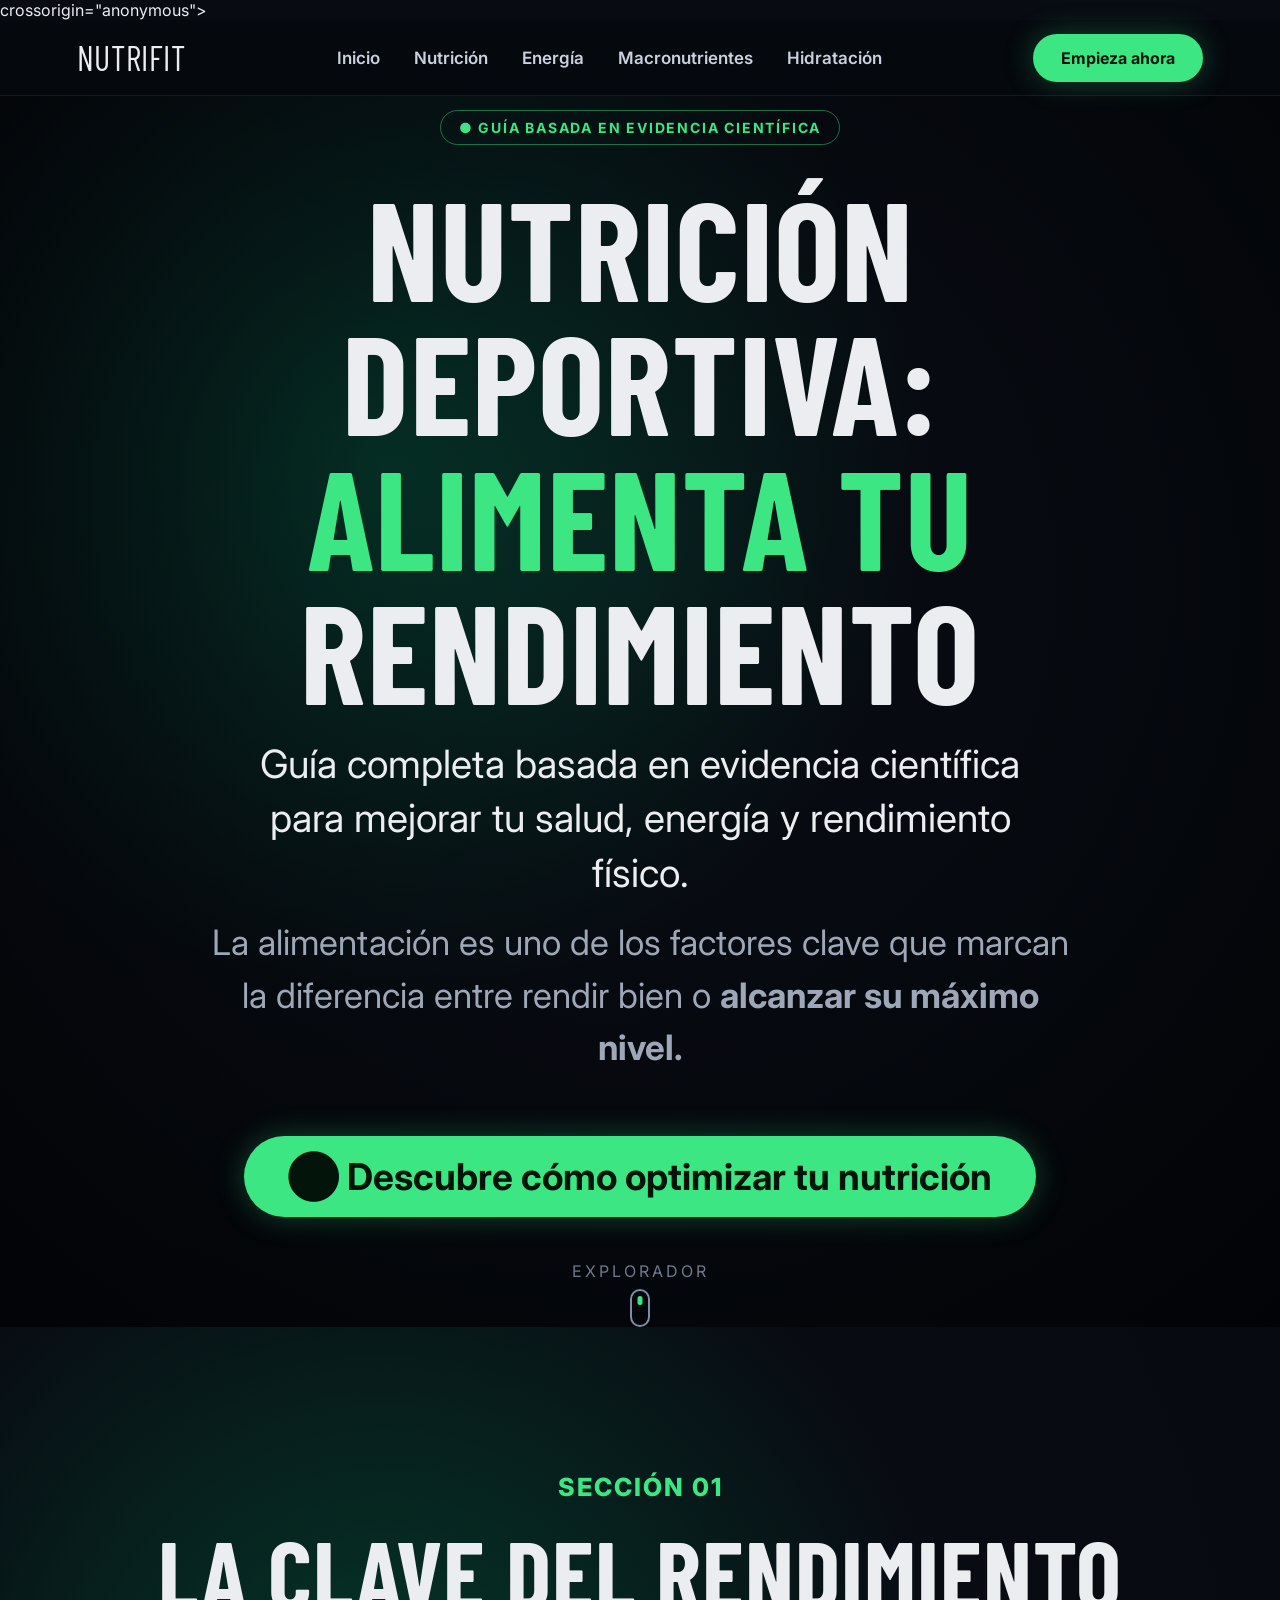
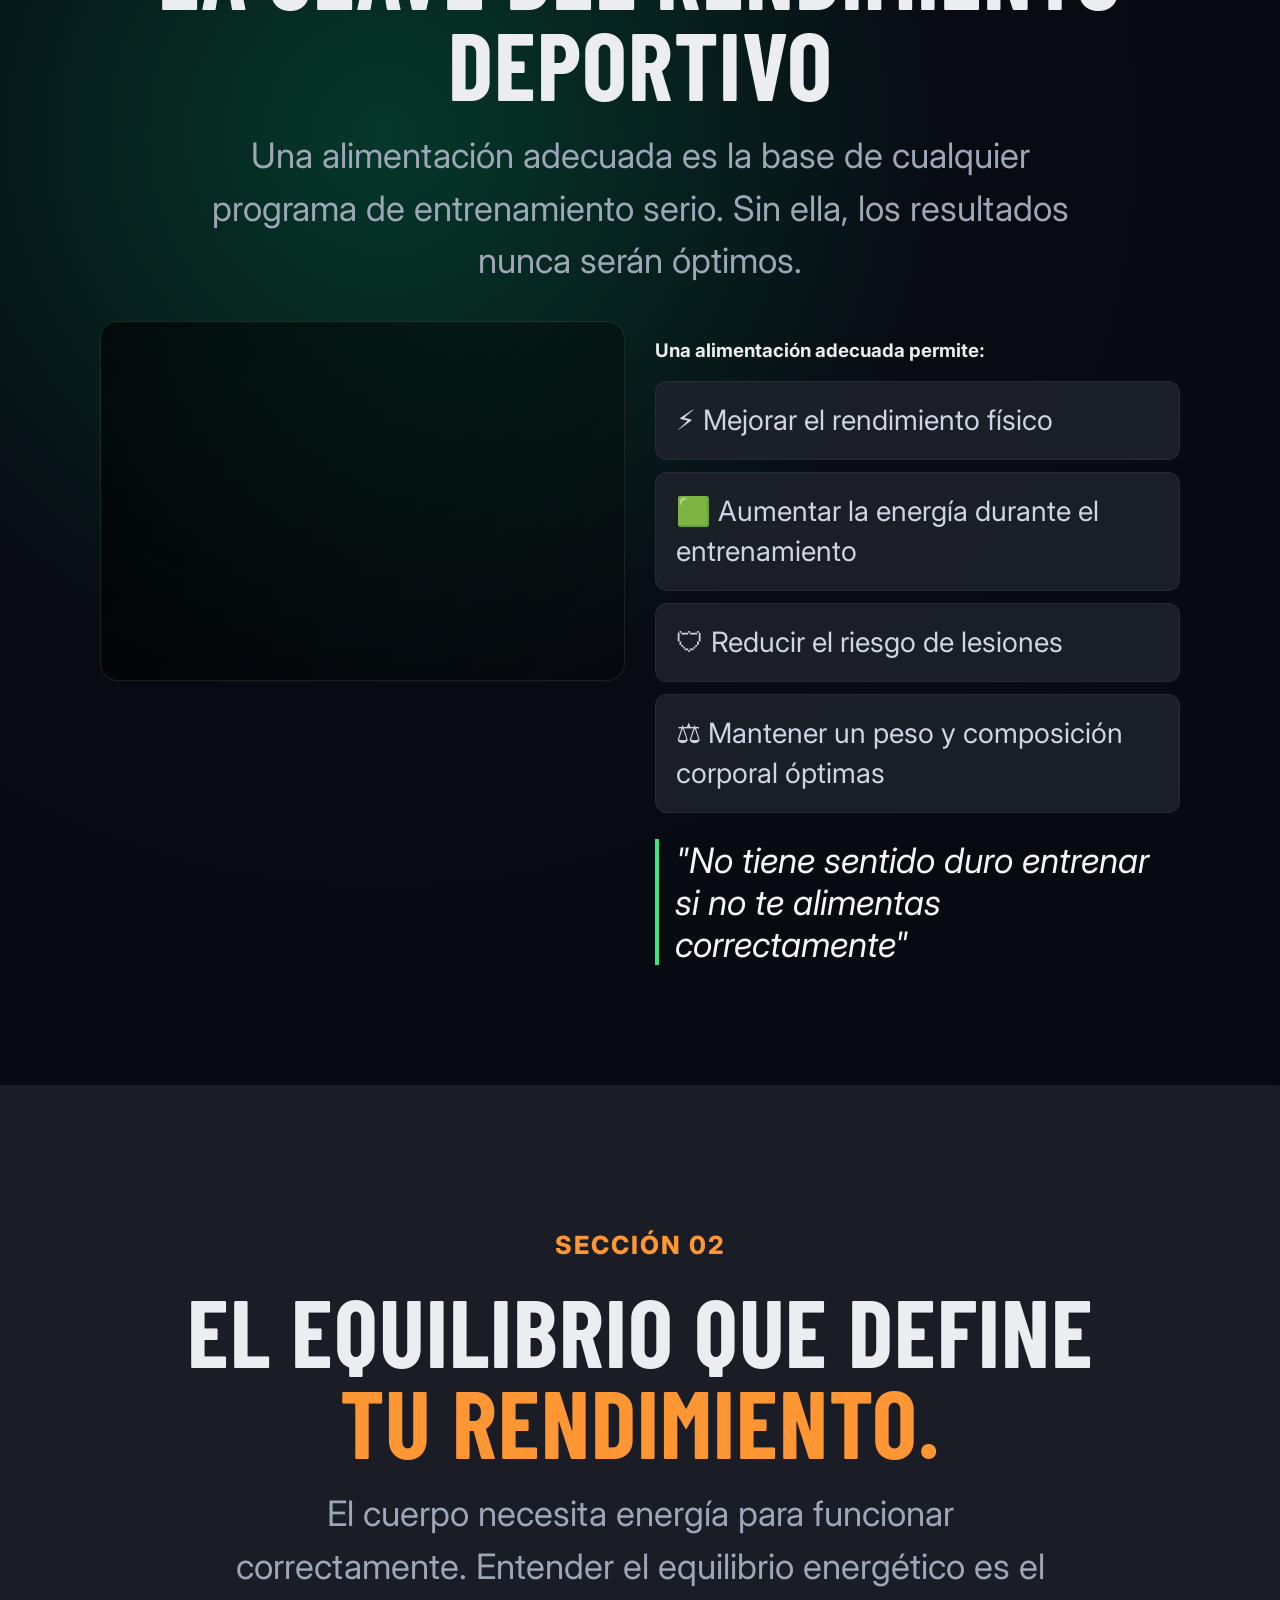
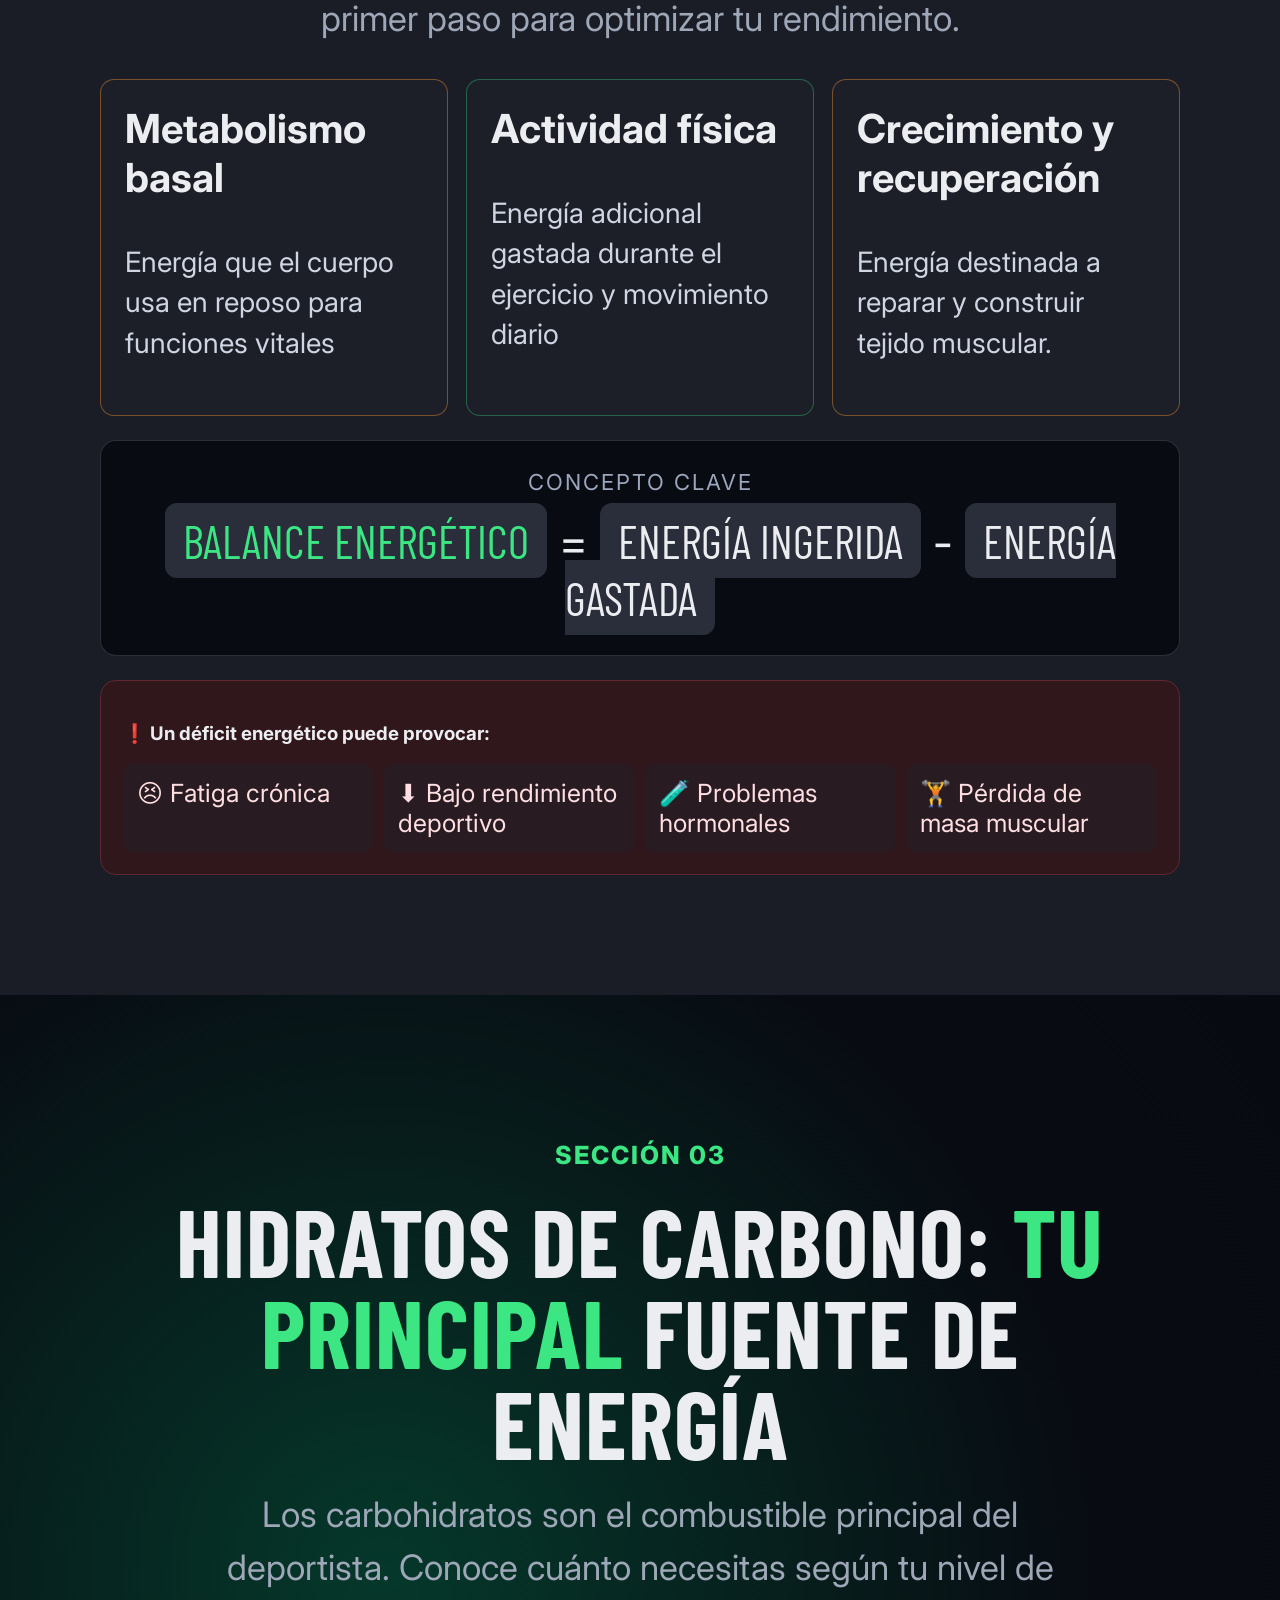
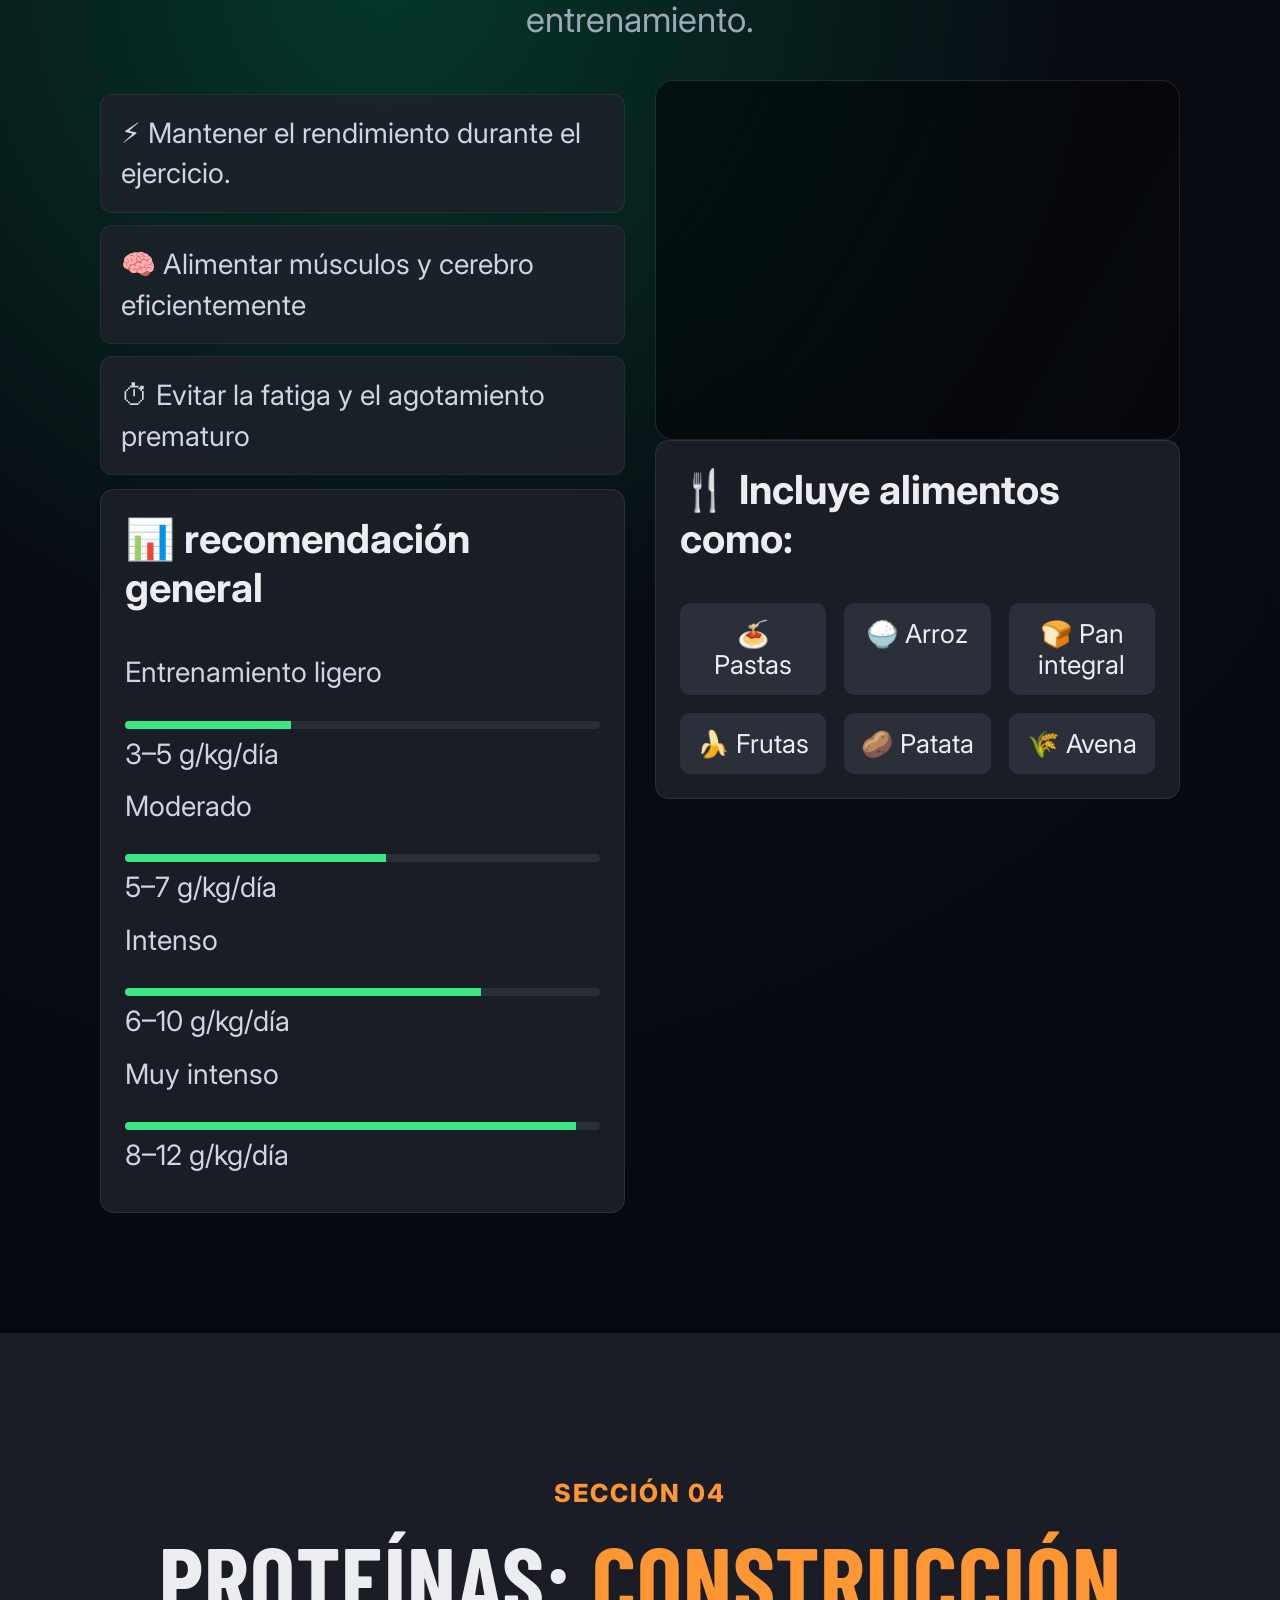
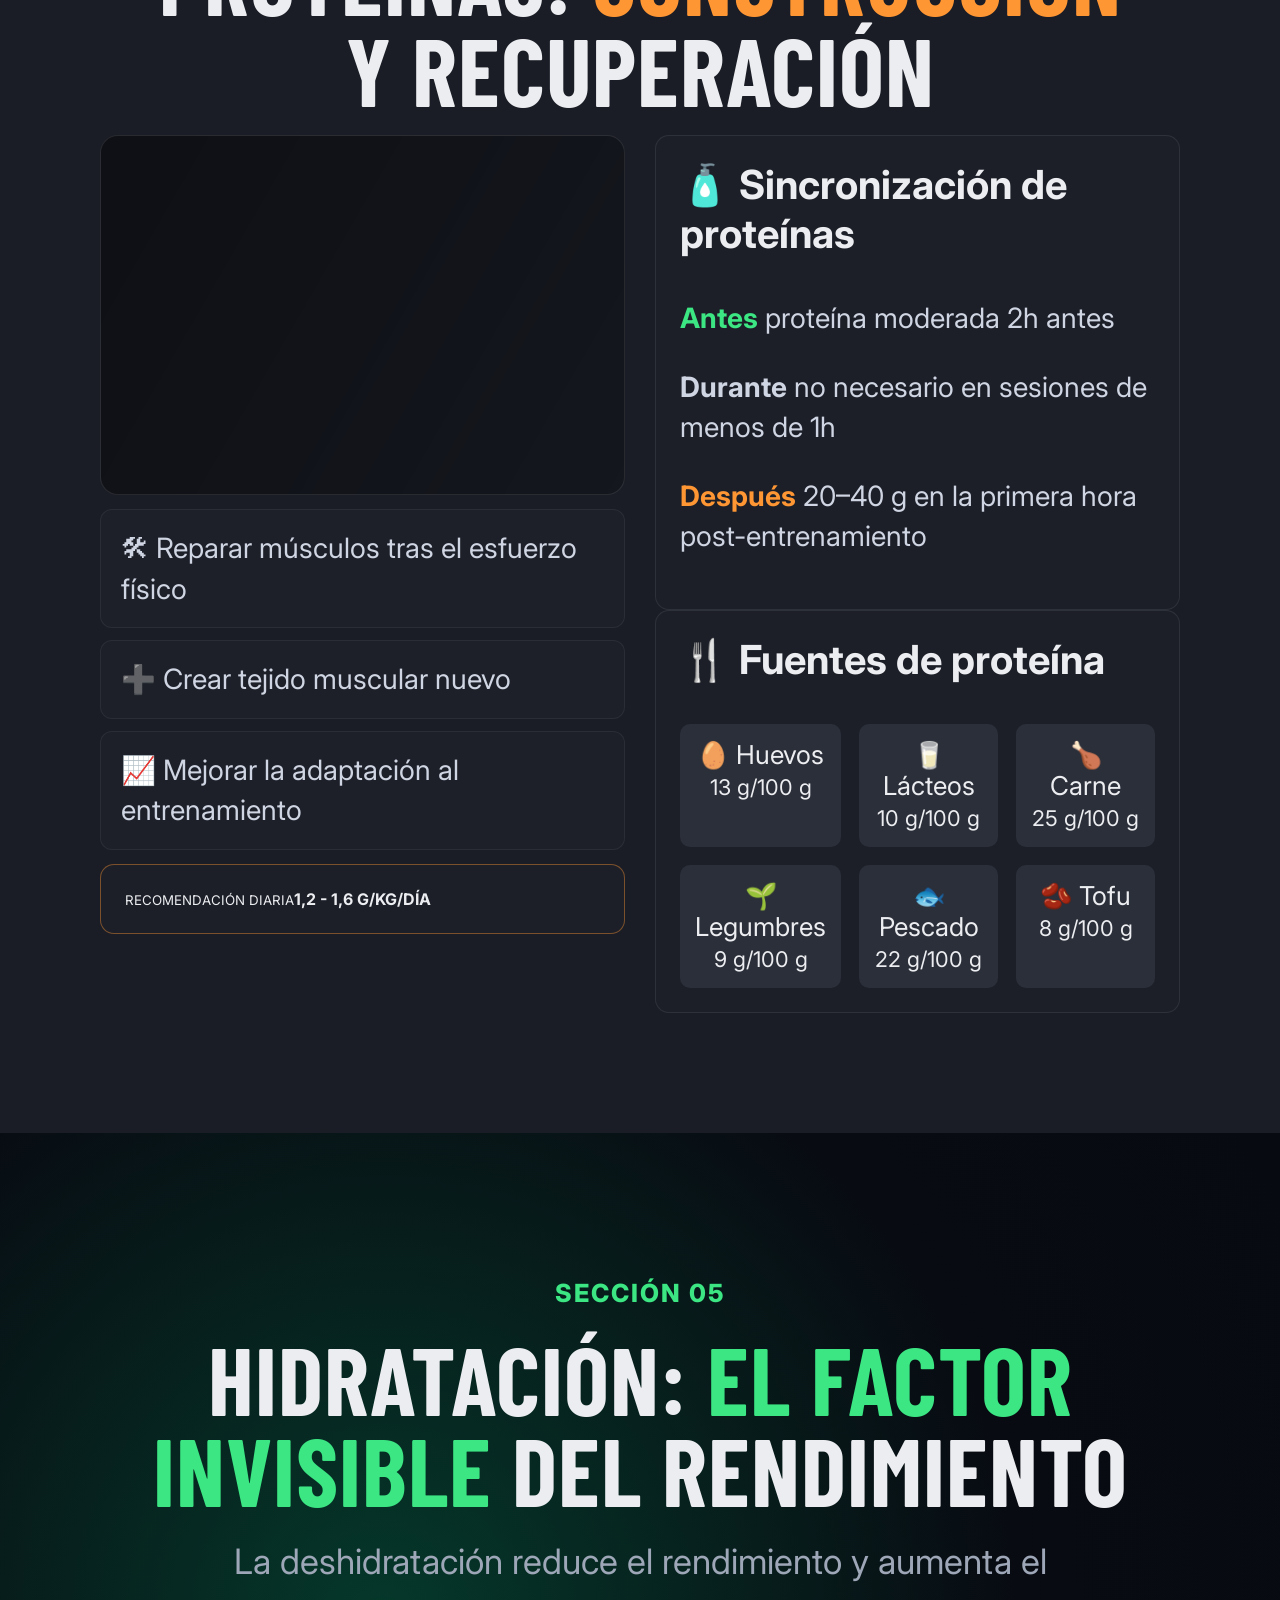
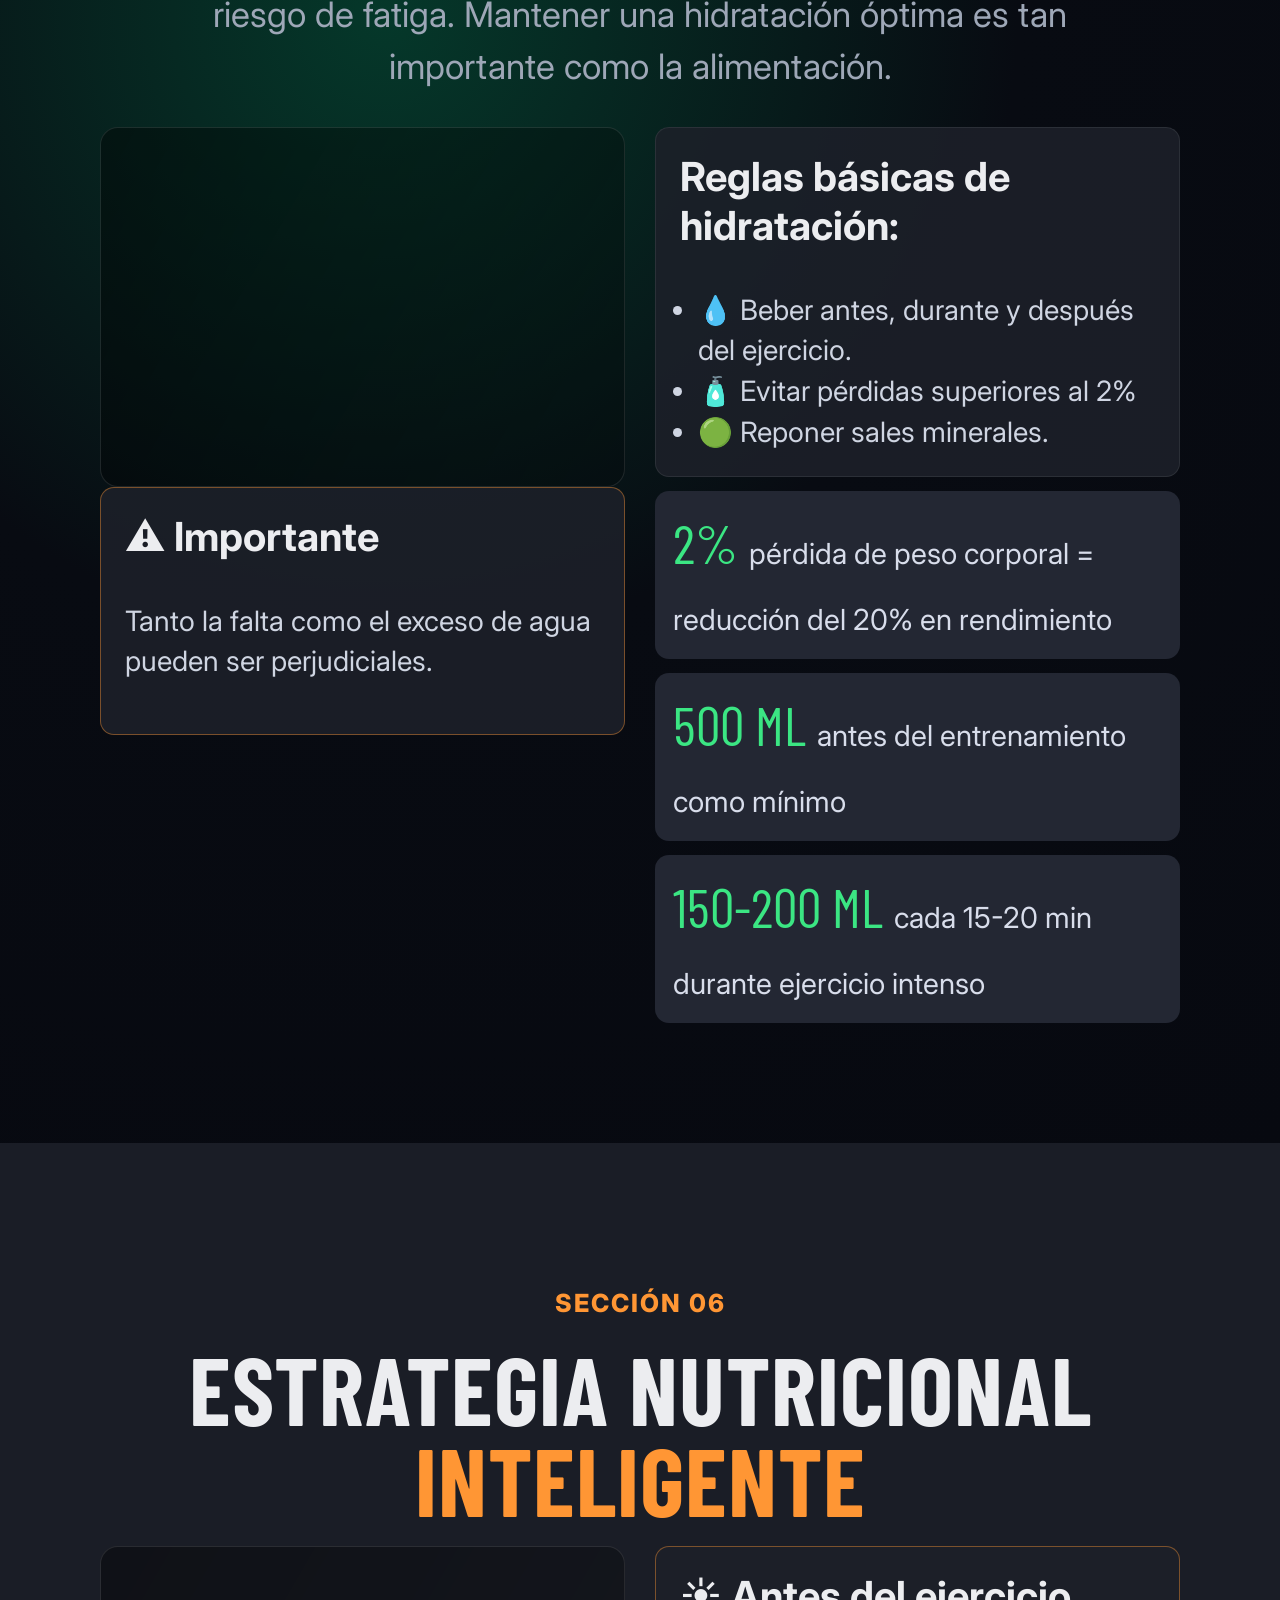
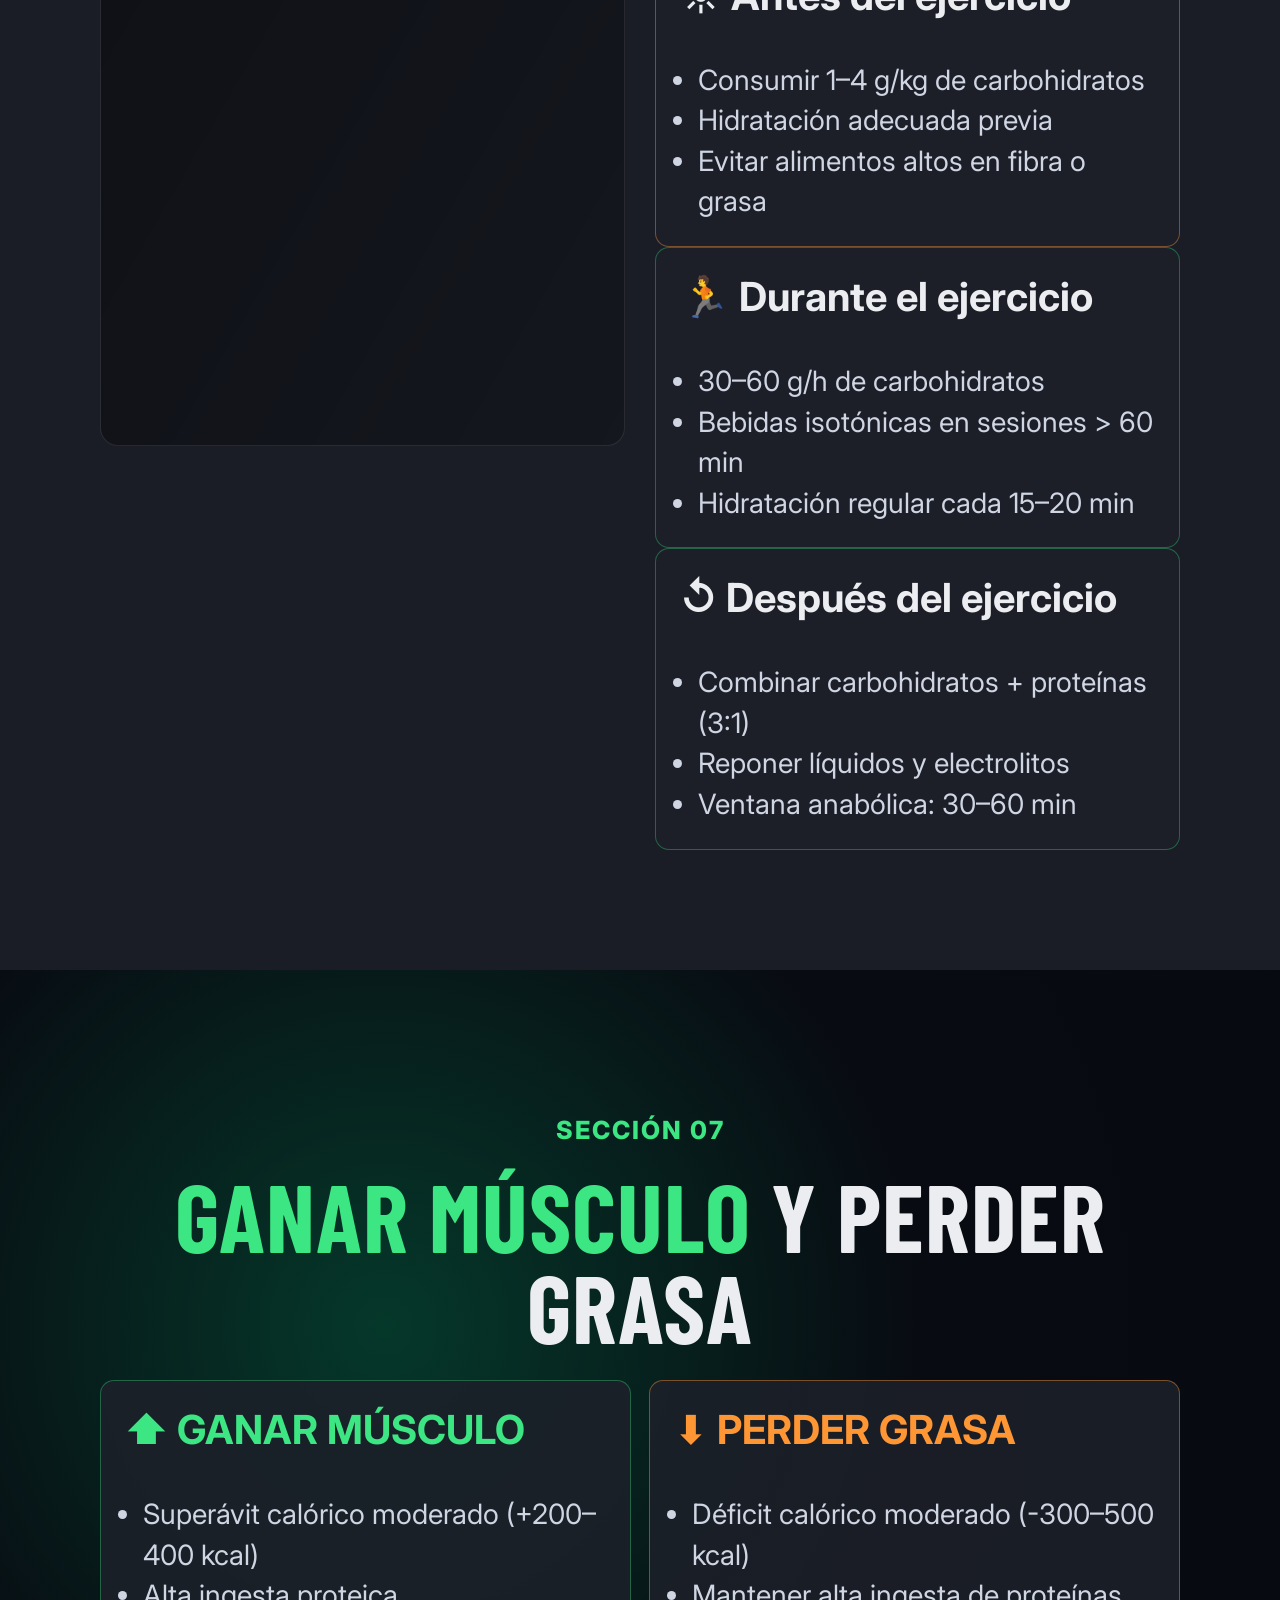
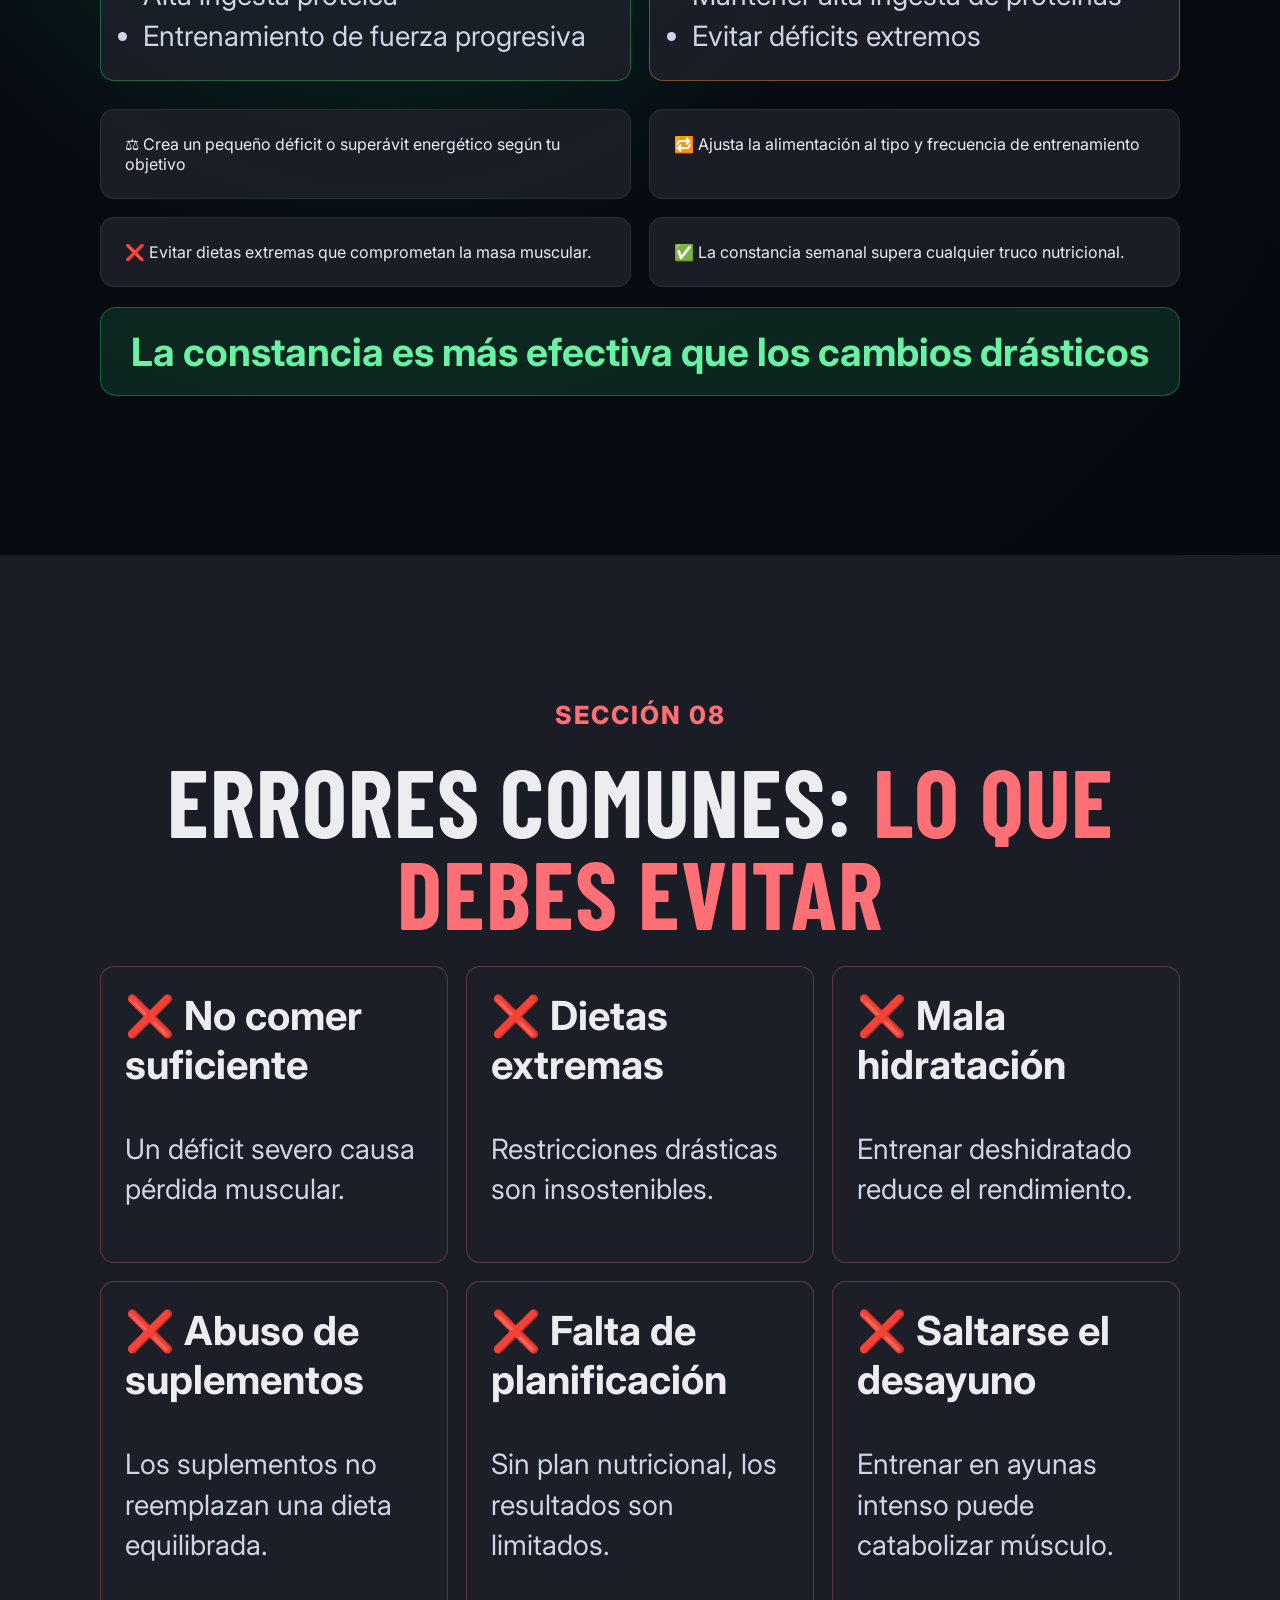
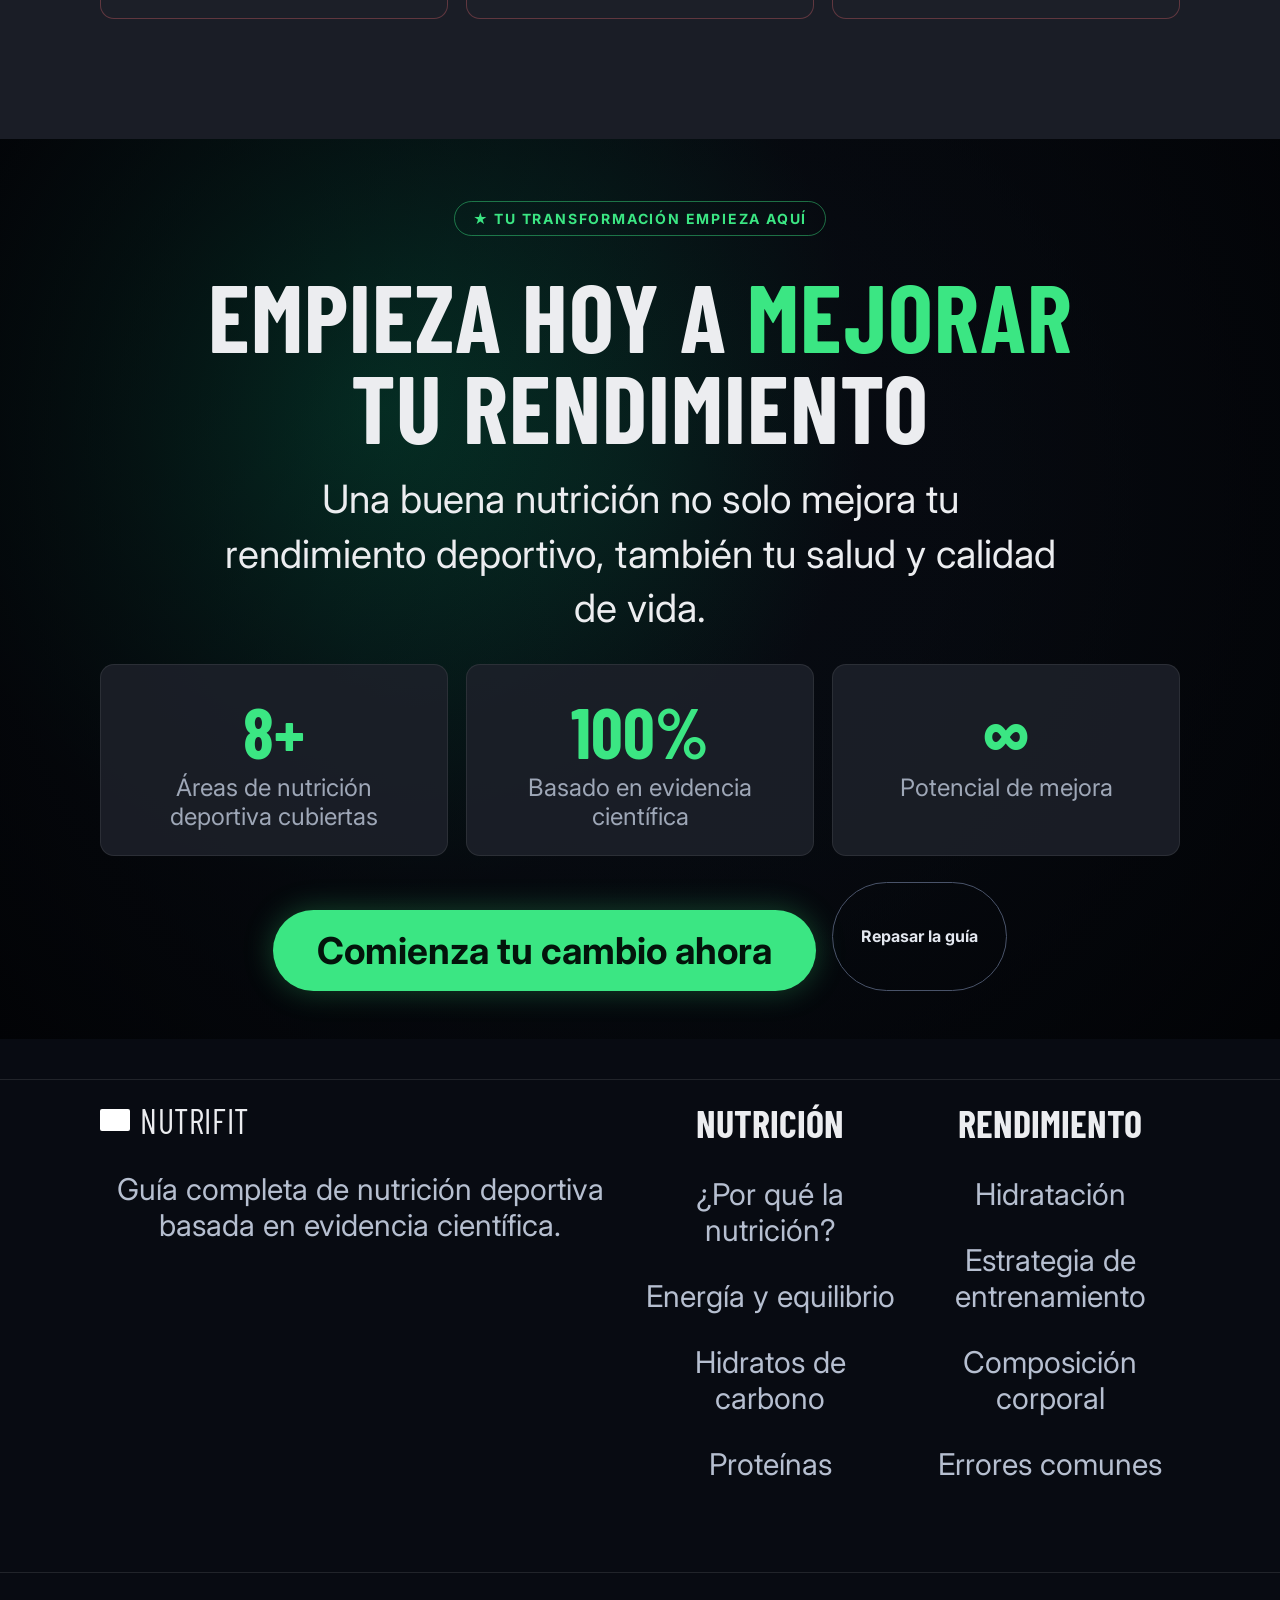
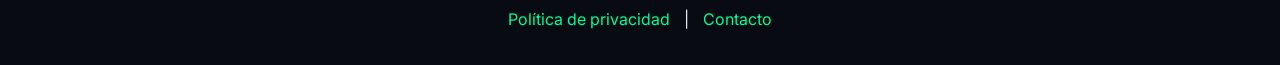
==== commit 29a6fc15: "Update index.html" ====
--- a/index.html
+++ b/index.html
@@ -4,10 +4,12 @@
     <meta charset="UTF-8" />
     <meta name="viewport" content="width=device-width, initial-scale=1.0" />
     <title>NutriSport | Nutrición deportiva</title>
+   <script async src="https://pagead2.googlesyndication.com/pagead/js/adsbygoogle.js?client=ca-pub-6086039012001211"
+     crossorigin="anonymous"></script>
     <link rel="preconnect" href="https://fonts.googleapis.com" />
     <link rel="preconnect" href="https://fonts.gstatic.com" crossorigin />
     <link href="https://fonts.googleapis.com/css2?family=Barlow+Condensed:wght@600;700;800&family=Inter:wght@400;500;600;700;800&display=swap" rel="stylesheet" />
-    <script async src="https://pagead2.googlesyndication.com/pagead/js/adsbygoogle.js?client=ca-pub-6166180528965626"
+    
      crossorigin="anonymous"></script>
    <link rel="stylesheet" href="nutrifit.css" />
   </head>
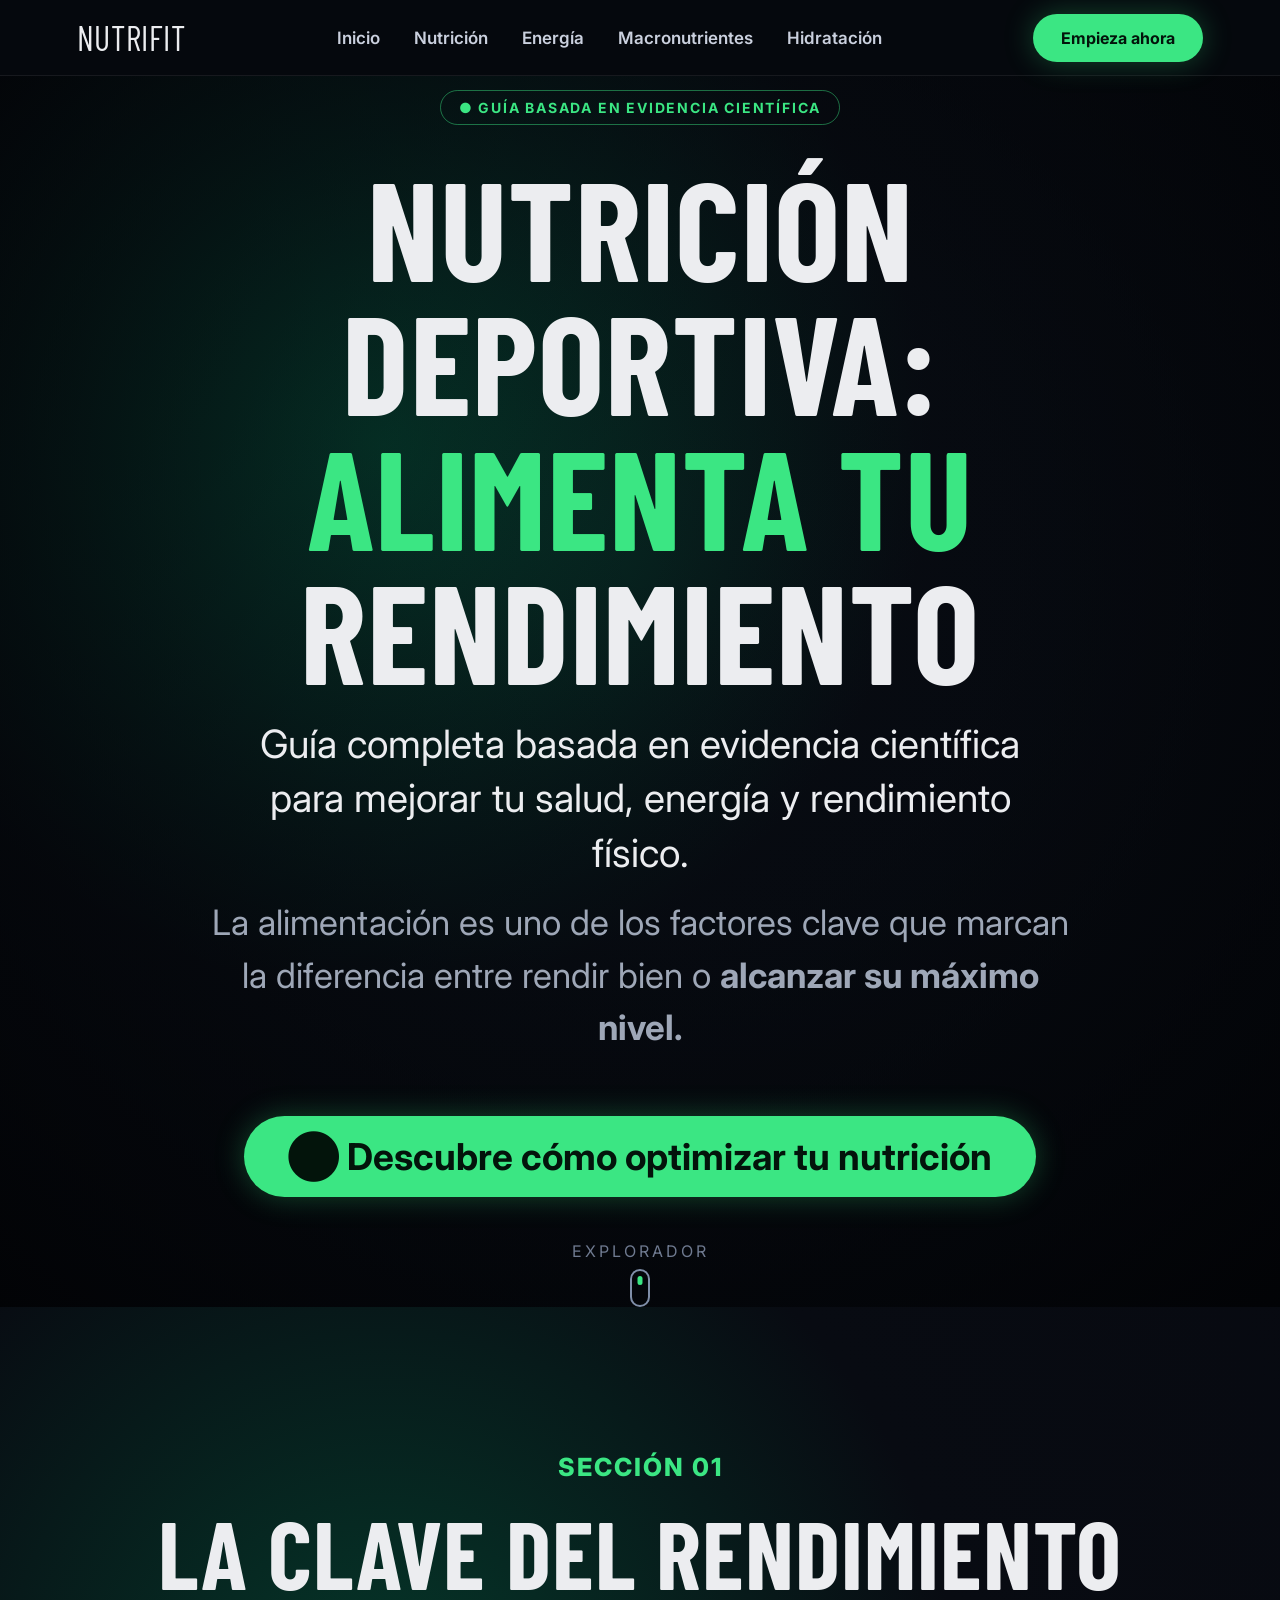
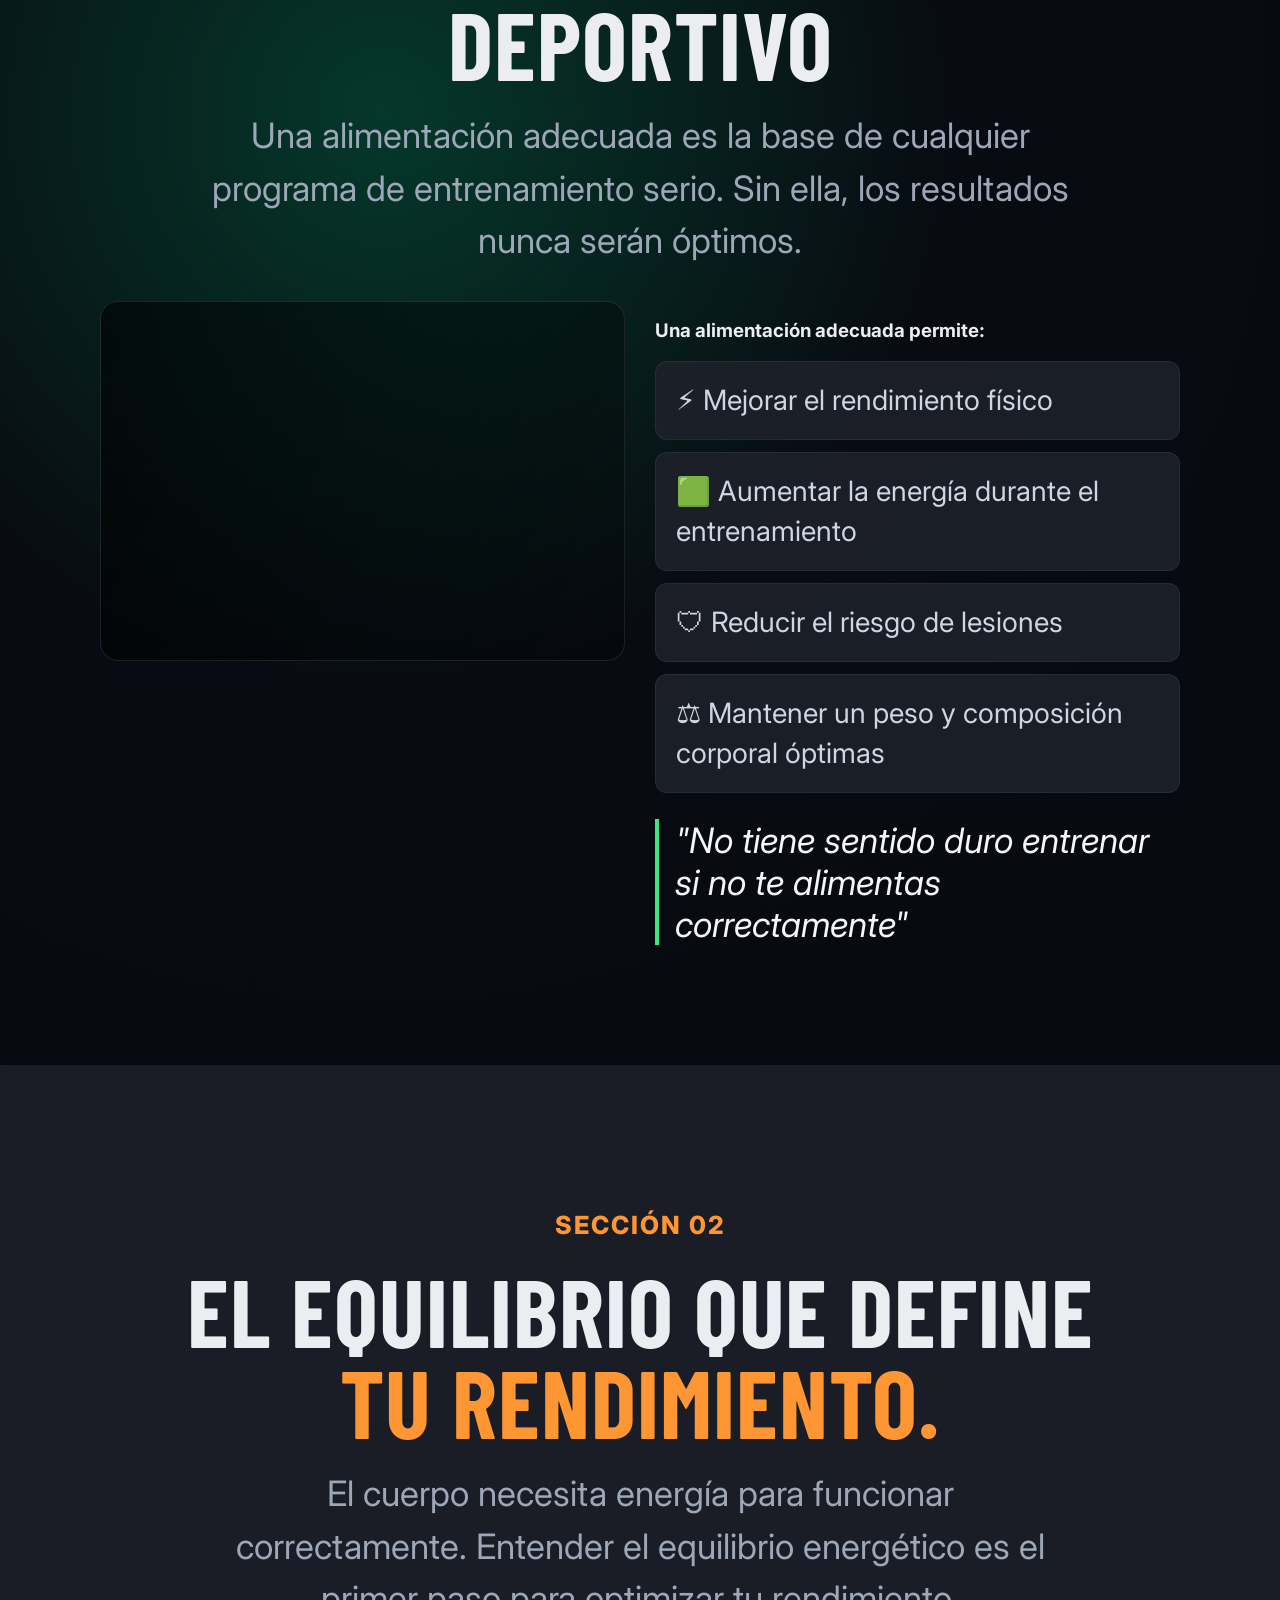
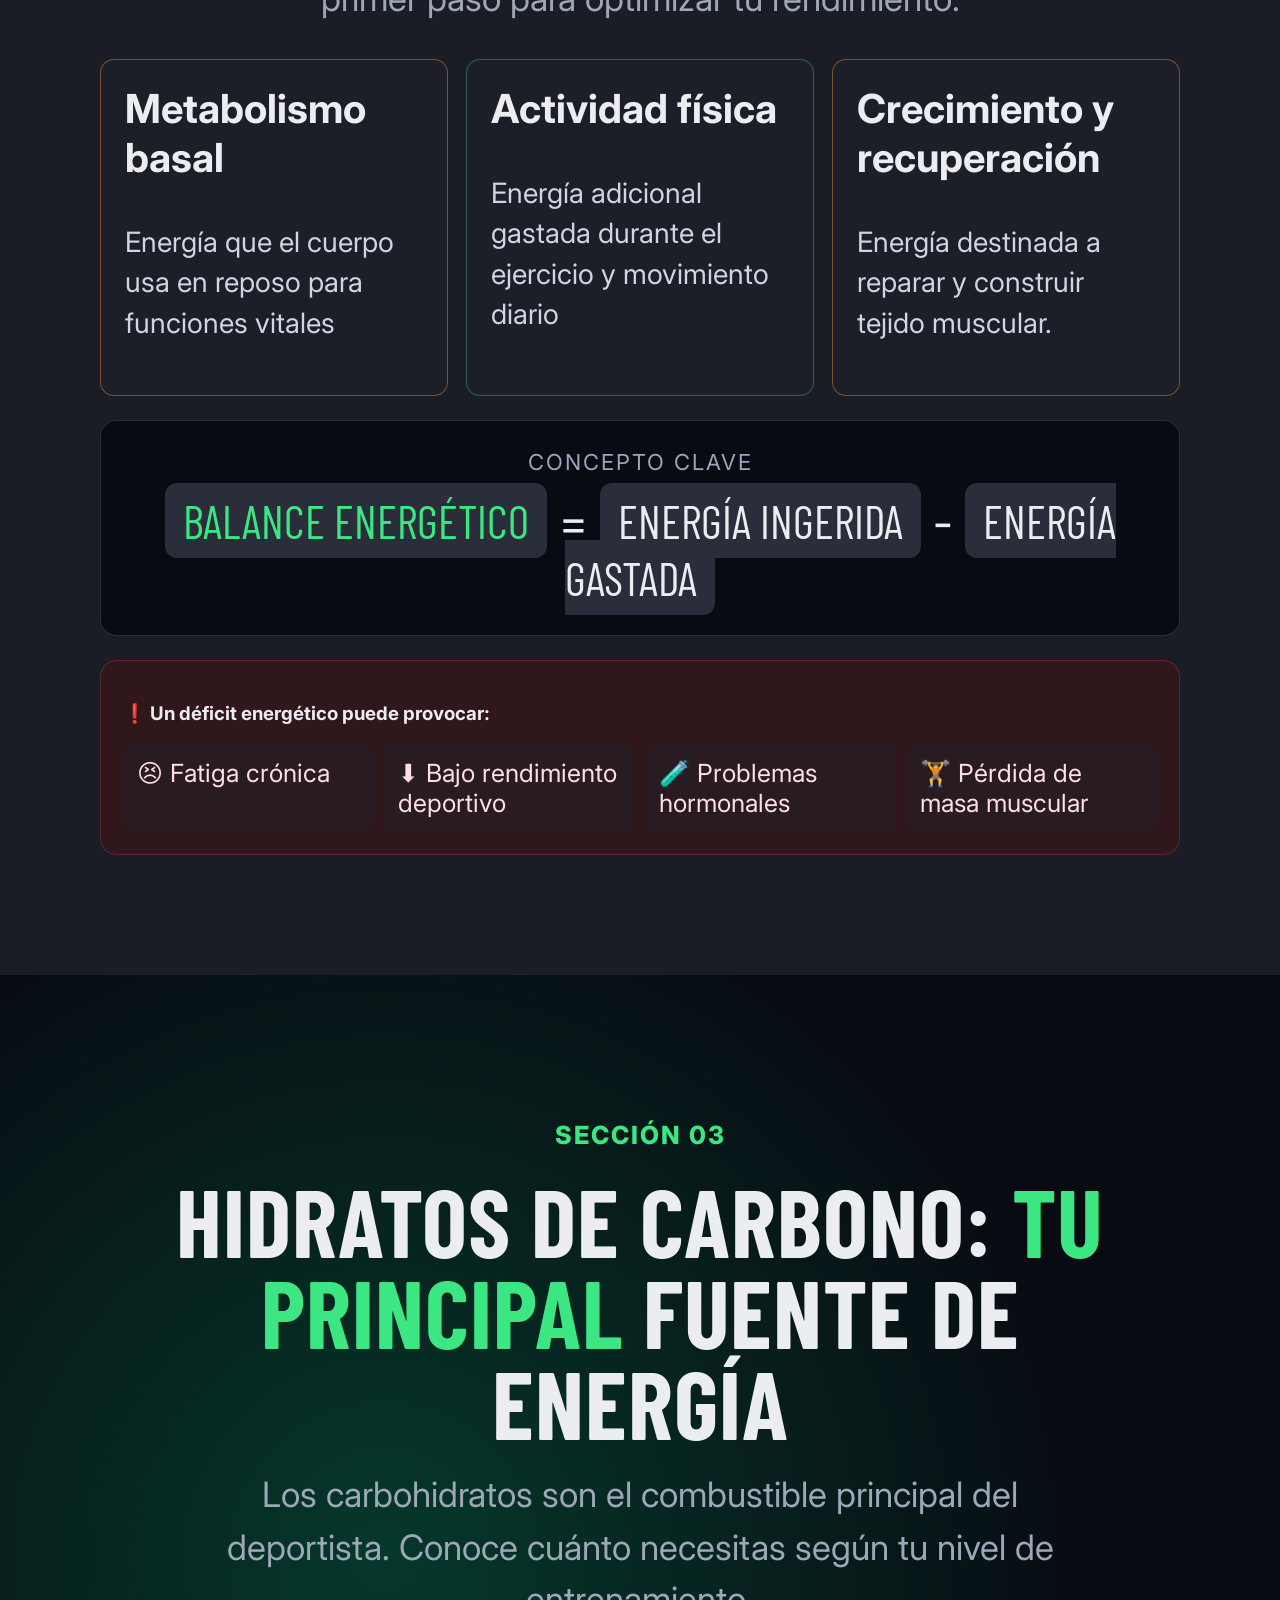
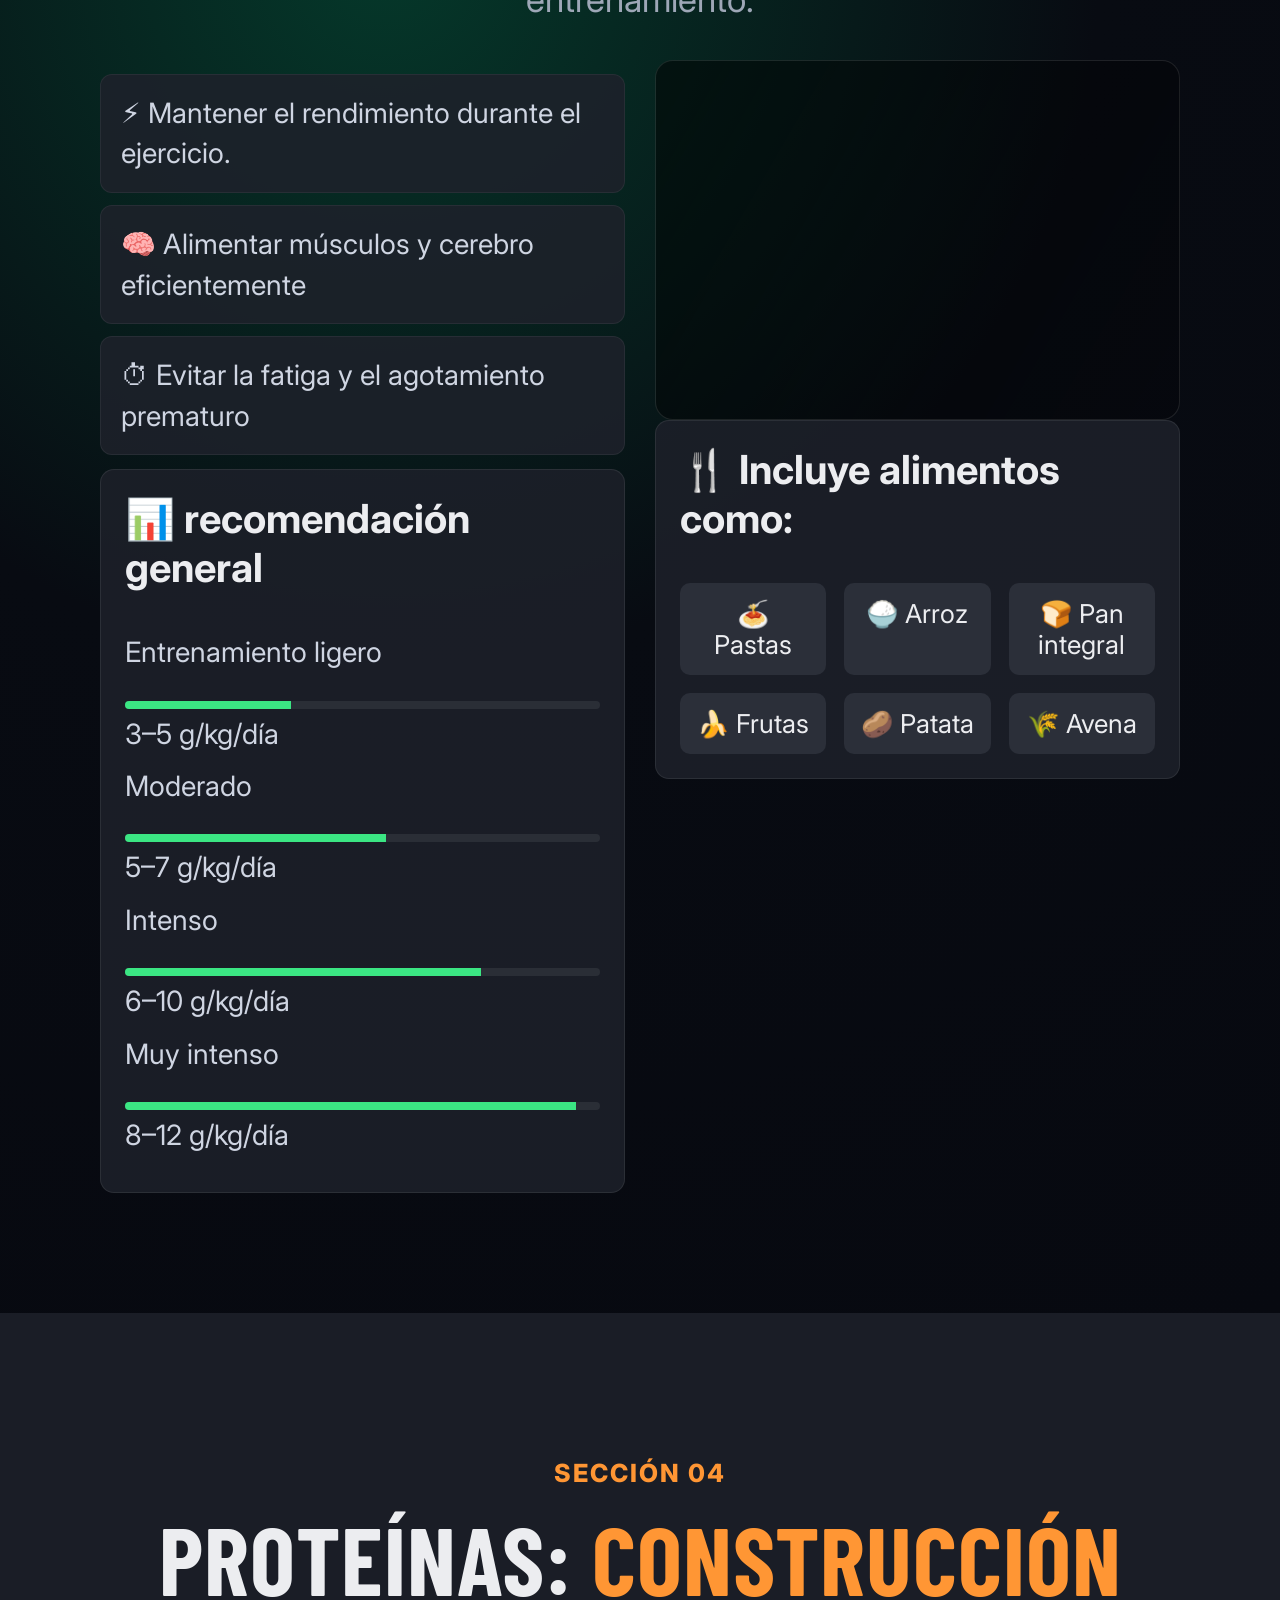
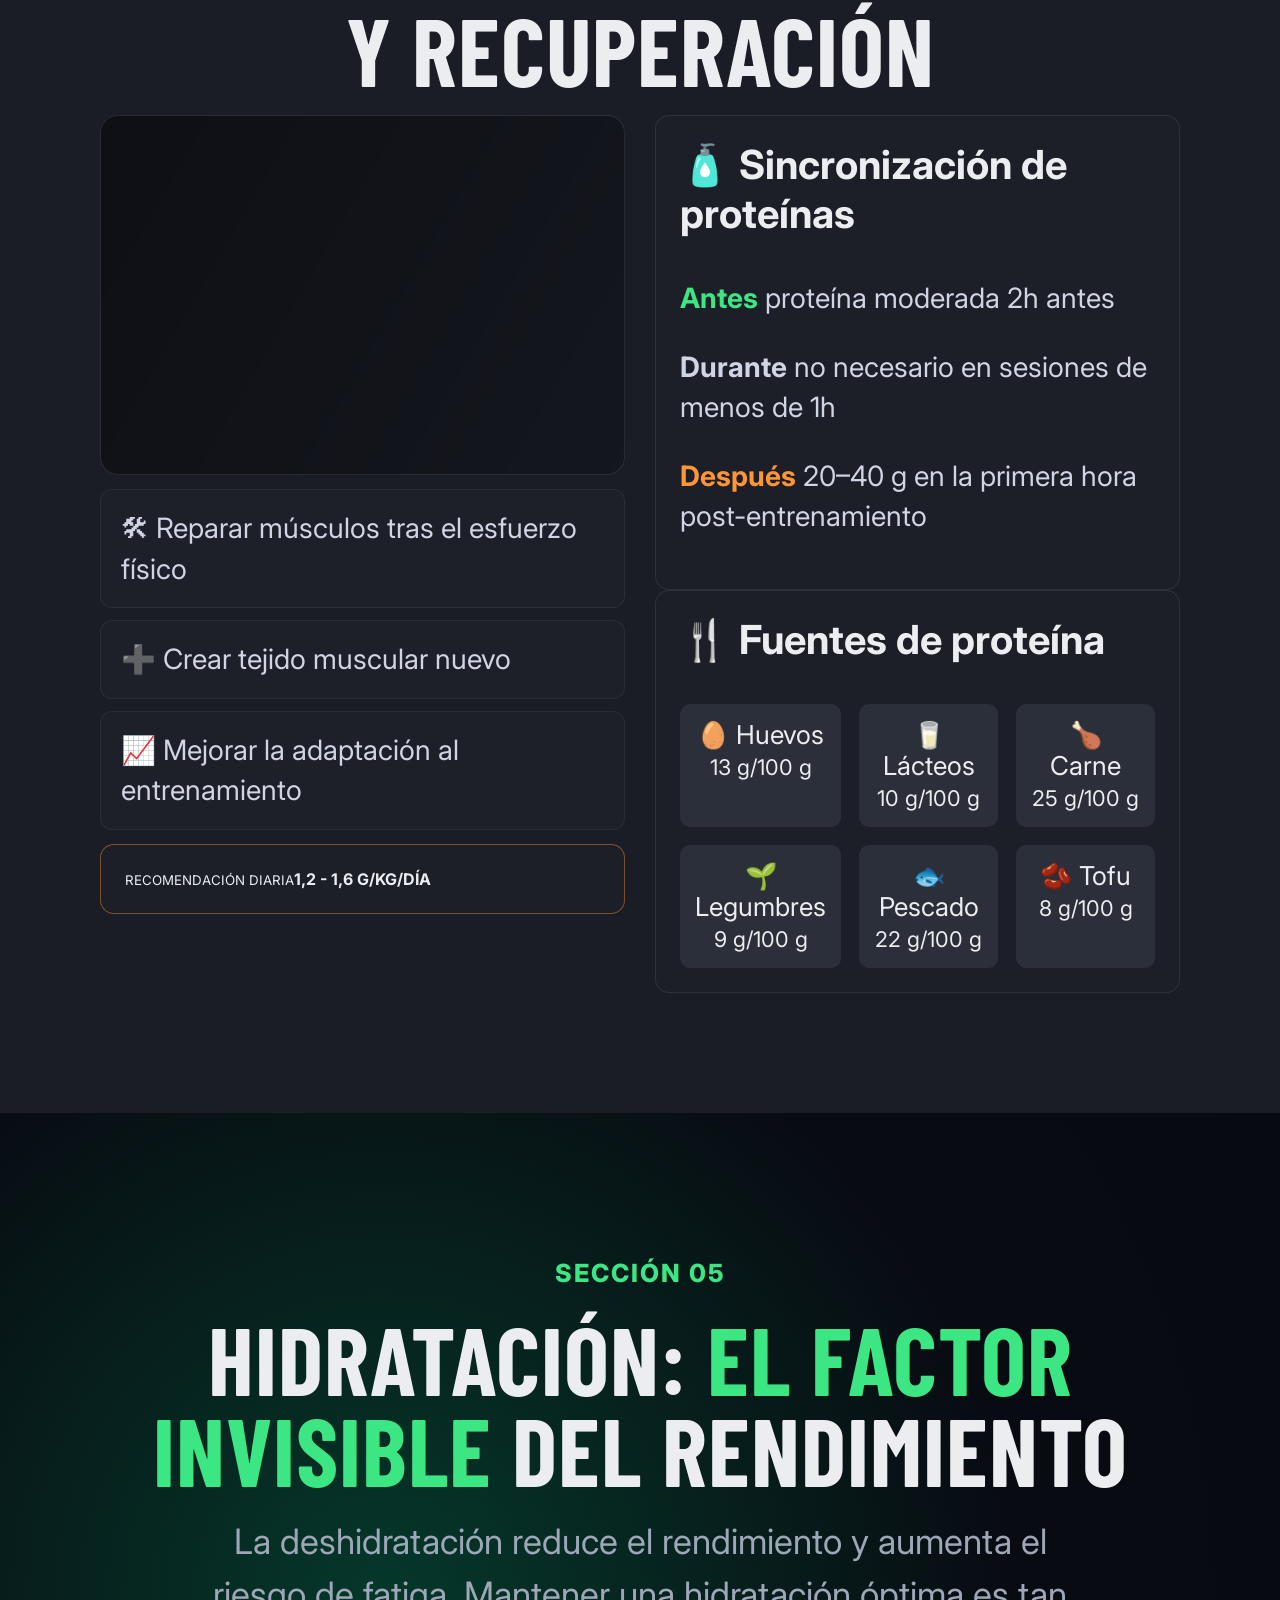
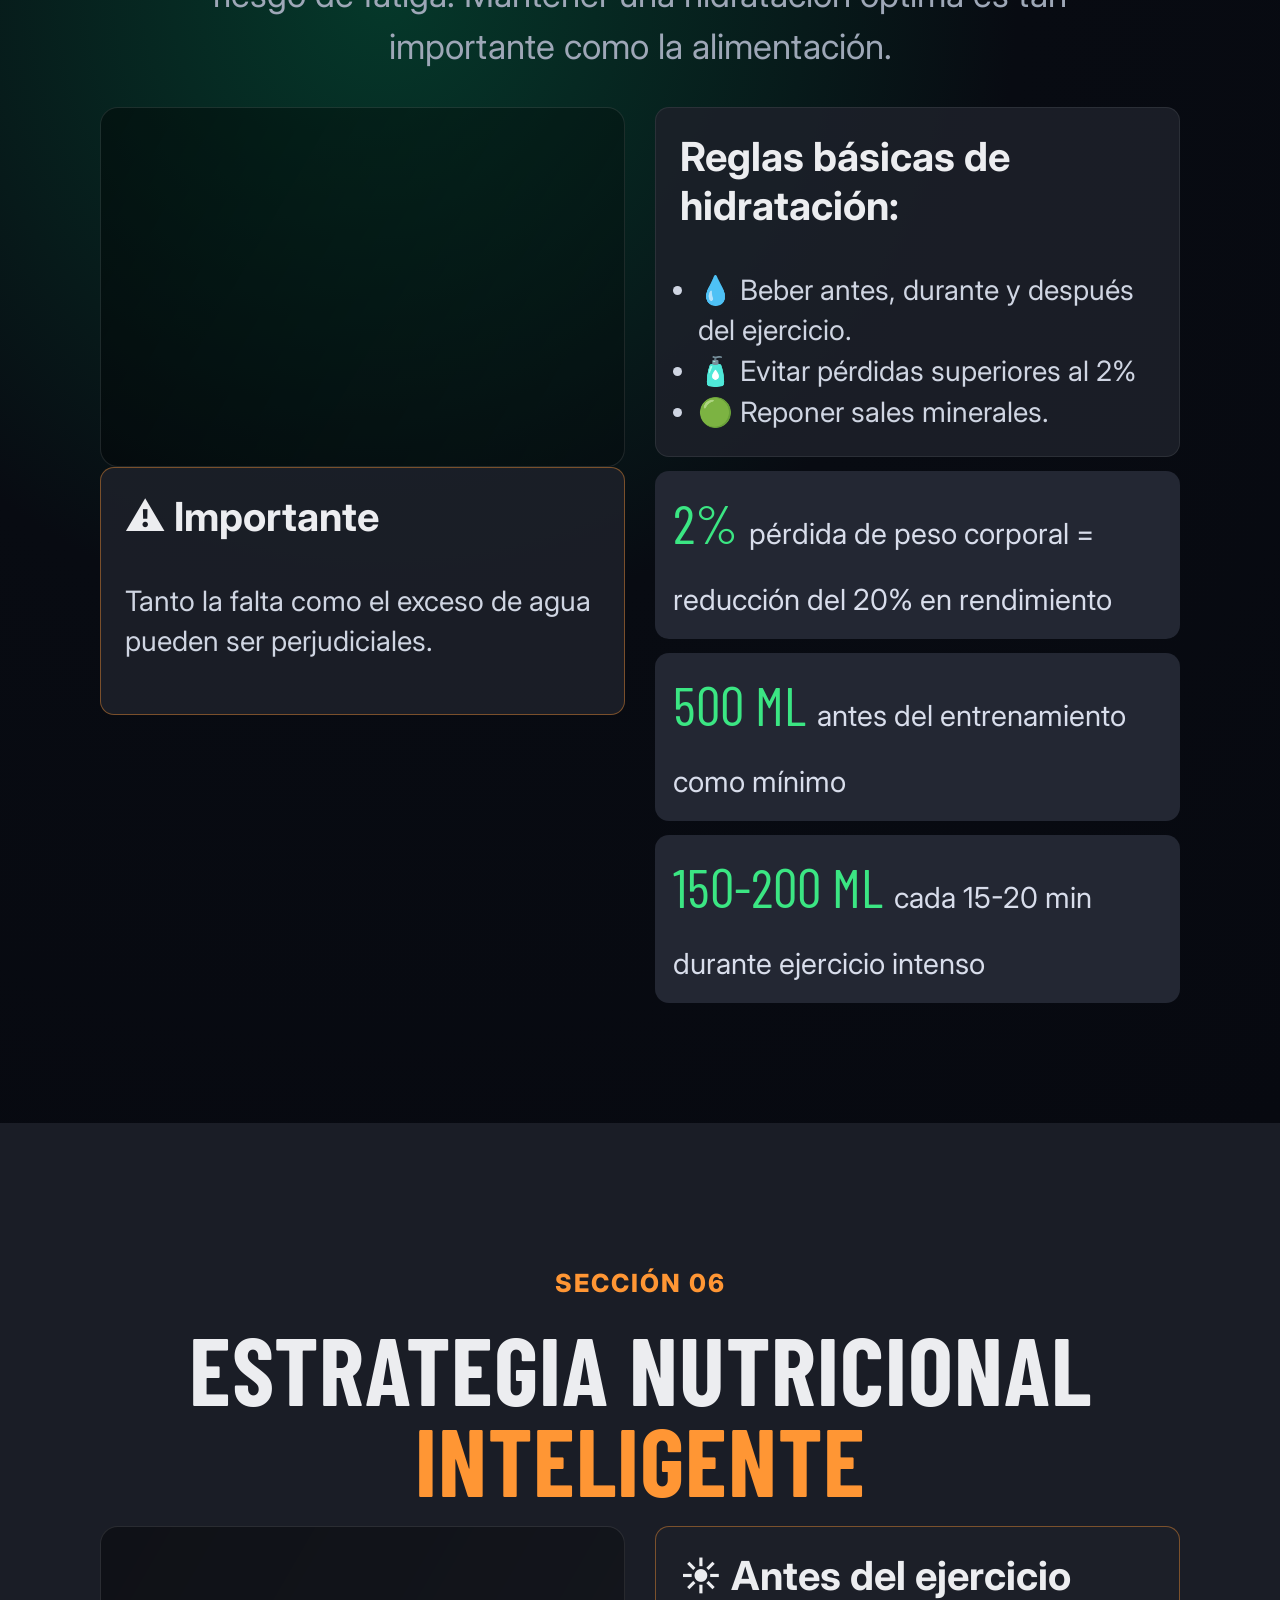
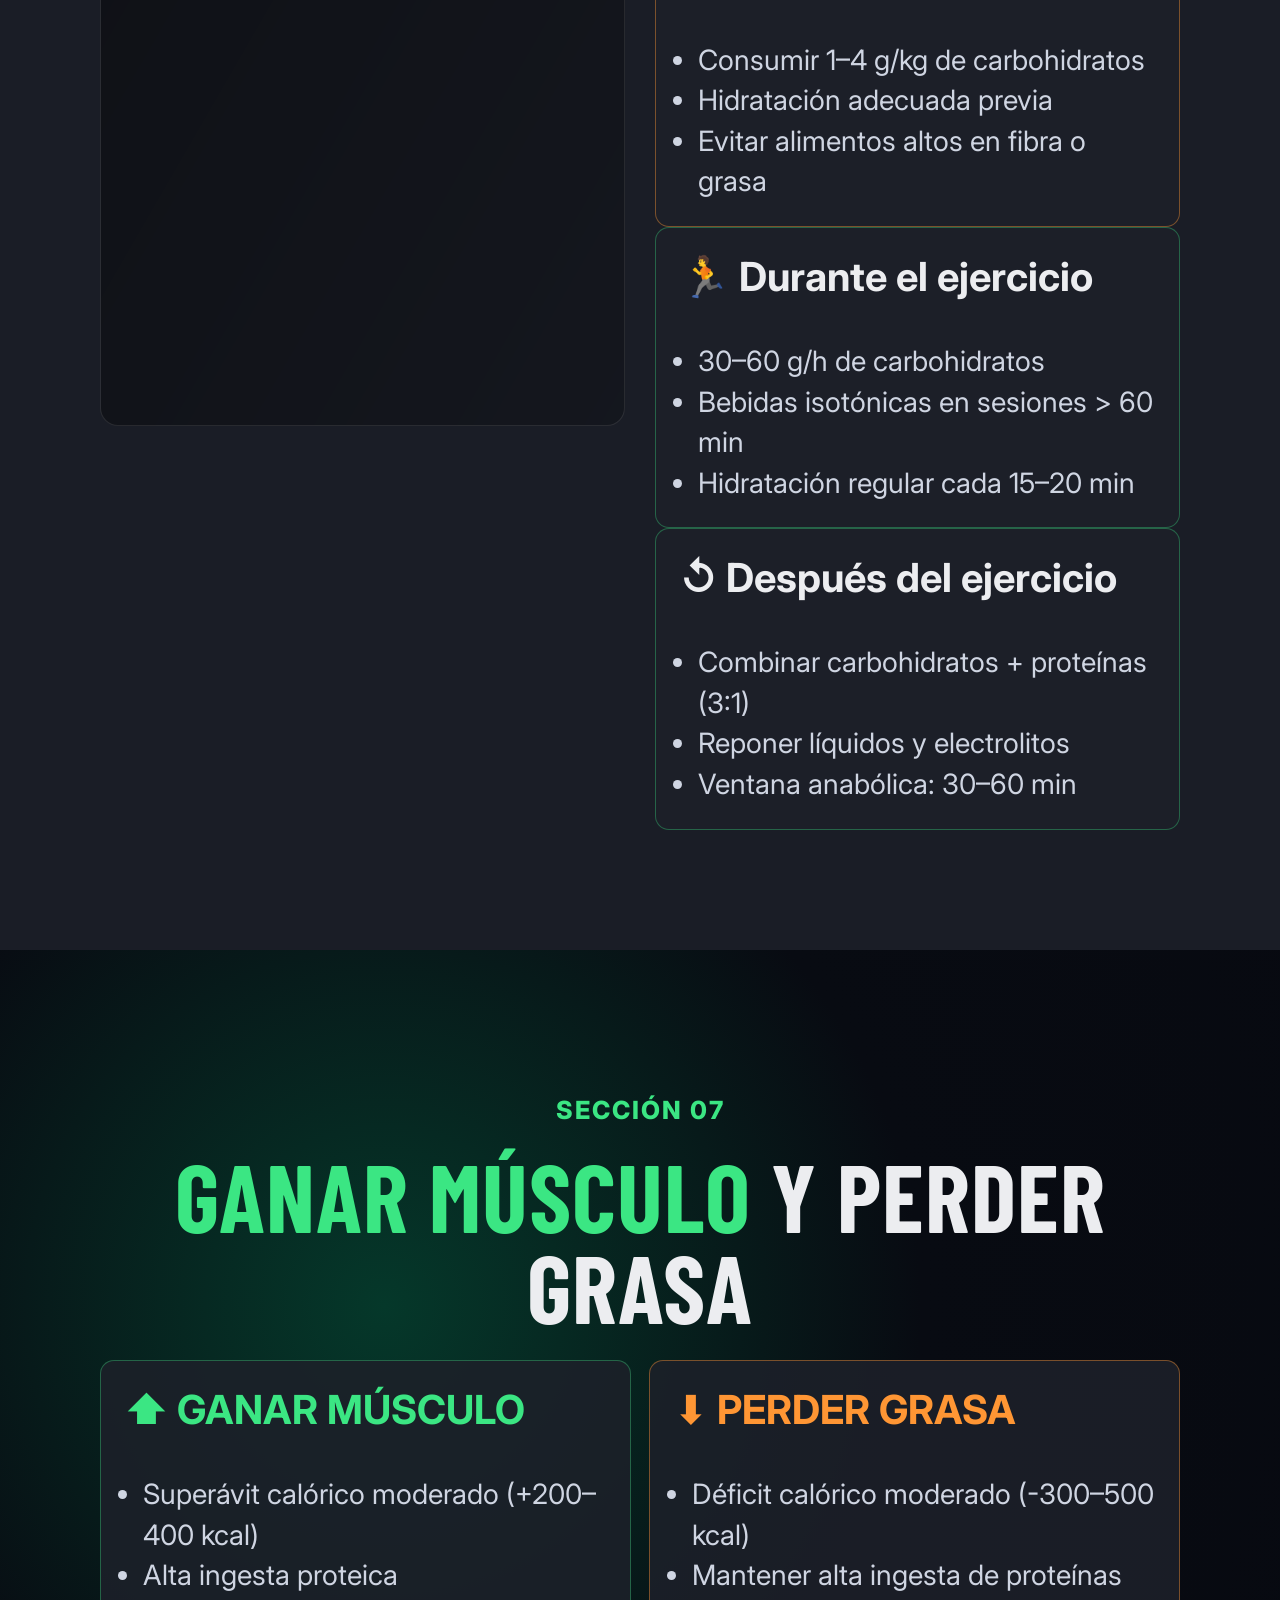
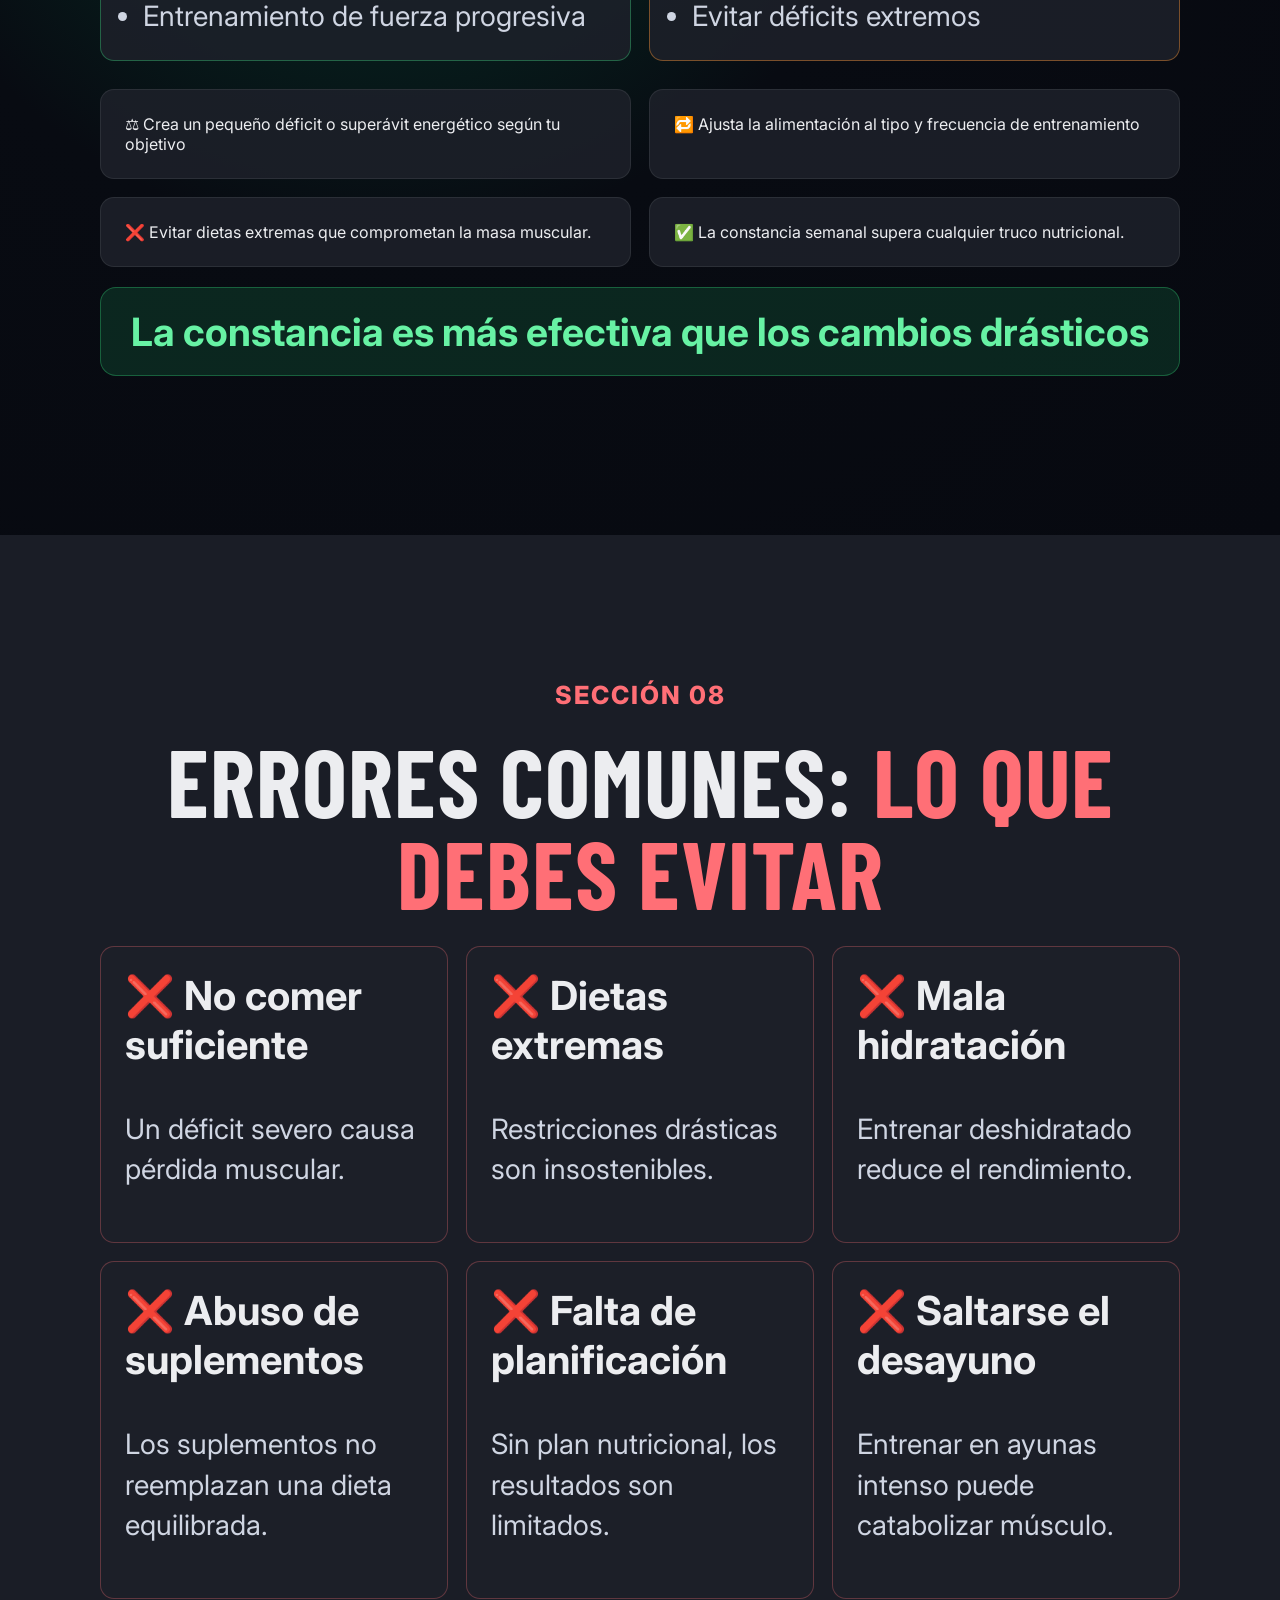
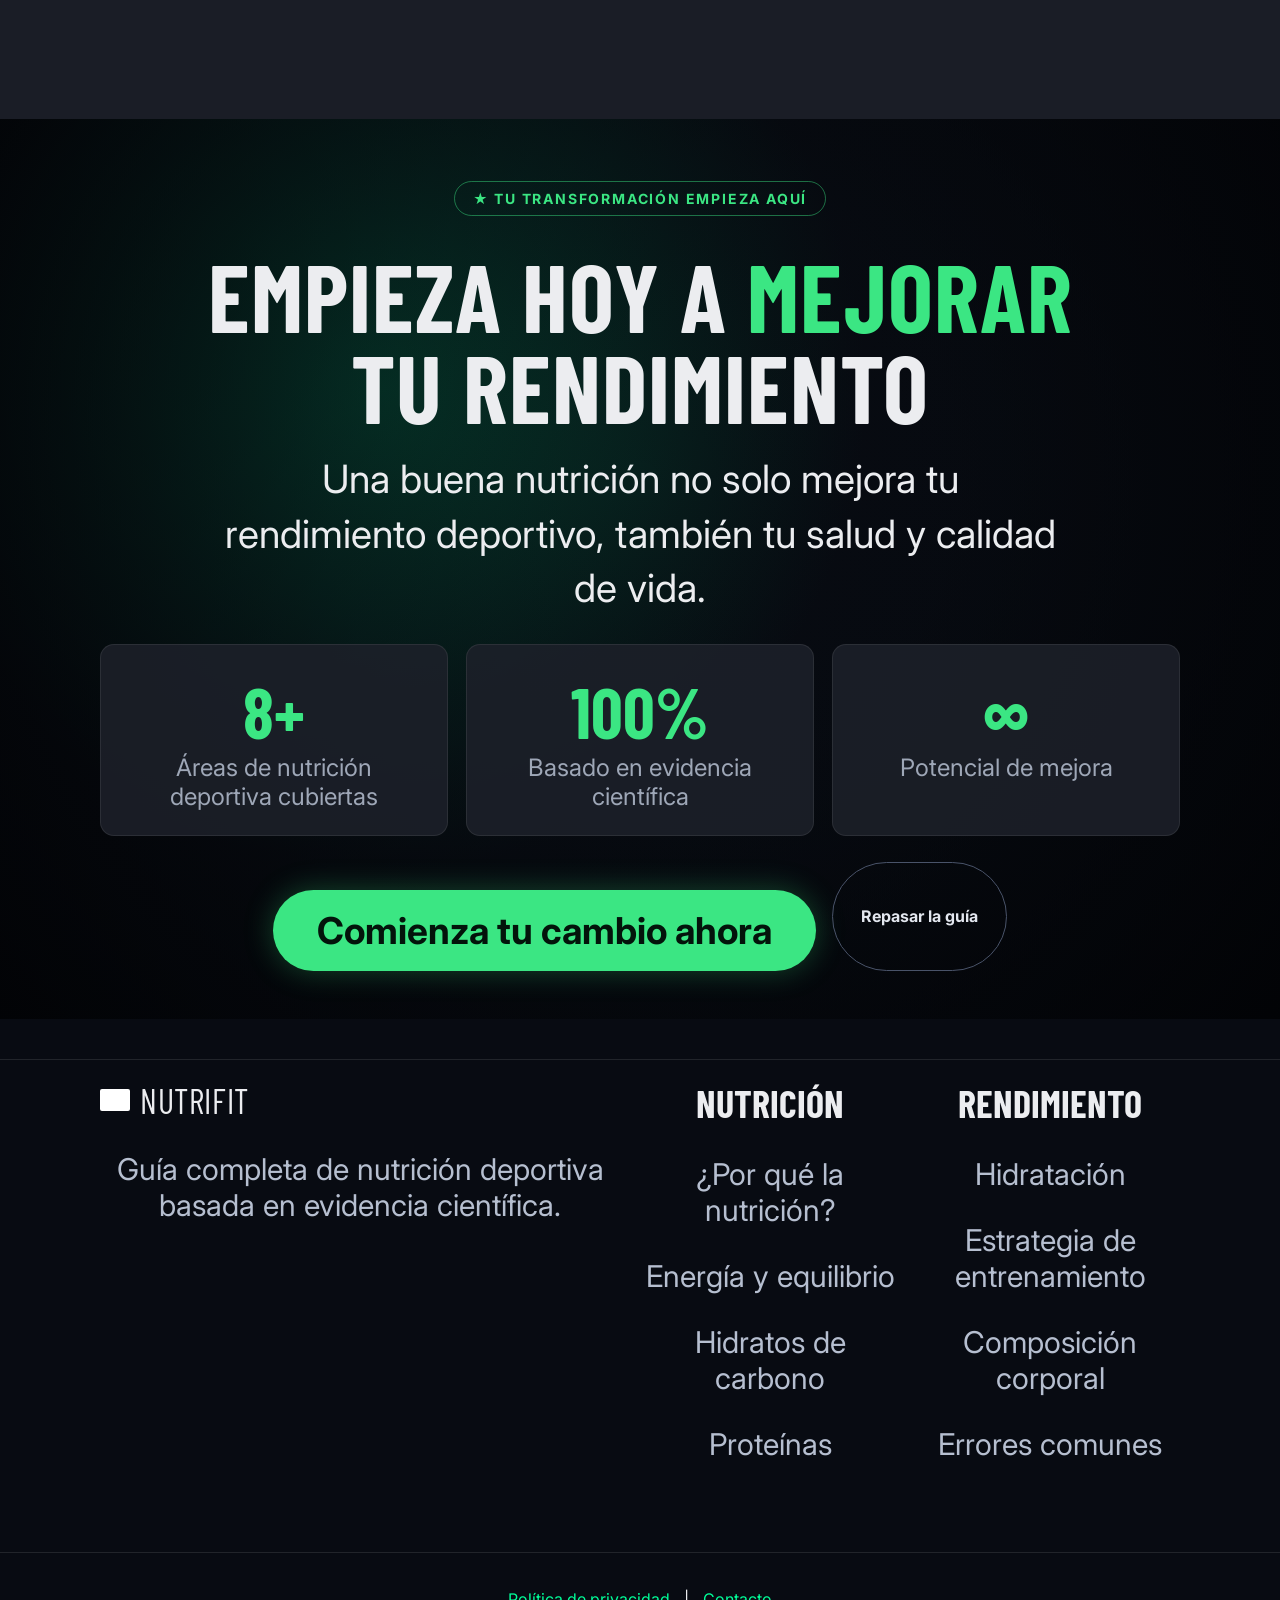
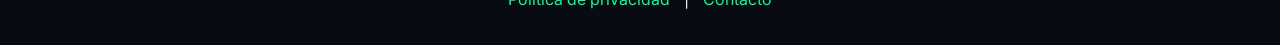
==== commit 8753cdb9: "Update index.html" ====
--- a/index.html
+++ b/index.html
@@ -8,9 +8,8 @@
      crossorigin="anonymous"></script>
     <link rel="preconnect" href="https://fonts.googleapis.com" />
     <link rel="preconnect" href="https://fonts.gstatic.com" crossorigin />
-    <link href="https://fonts.googleapis.com/css2?family=Barlow+Condensed:wght@600;700;800&family=Inter:wght@400;500;600;700;800&display=swap" rel="stylesheet" />
+    <link href="https://fonts.googleapis.com/css2?family=Barlow+Condensed:wght@600;700;800&family=Inter:wght@400;500;600;700;800&display=swap" rel="stylesheet" /> 
     
-     crossorigin="anonymous"></script>
    <link rel="stylesheet" href="nutrifit.css" />
   </head>
   <body>
